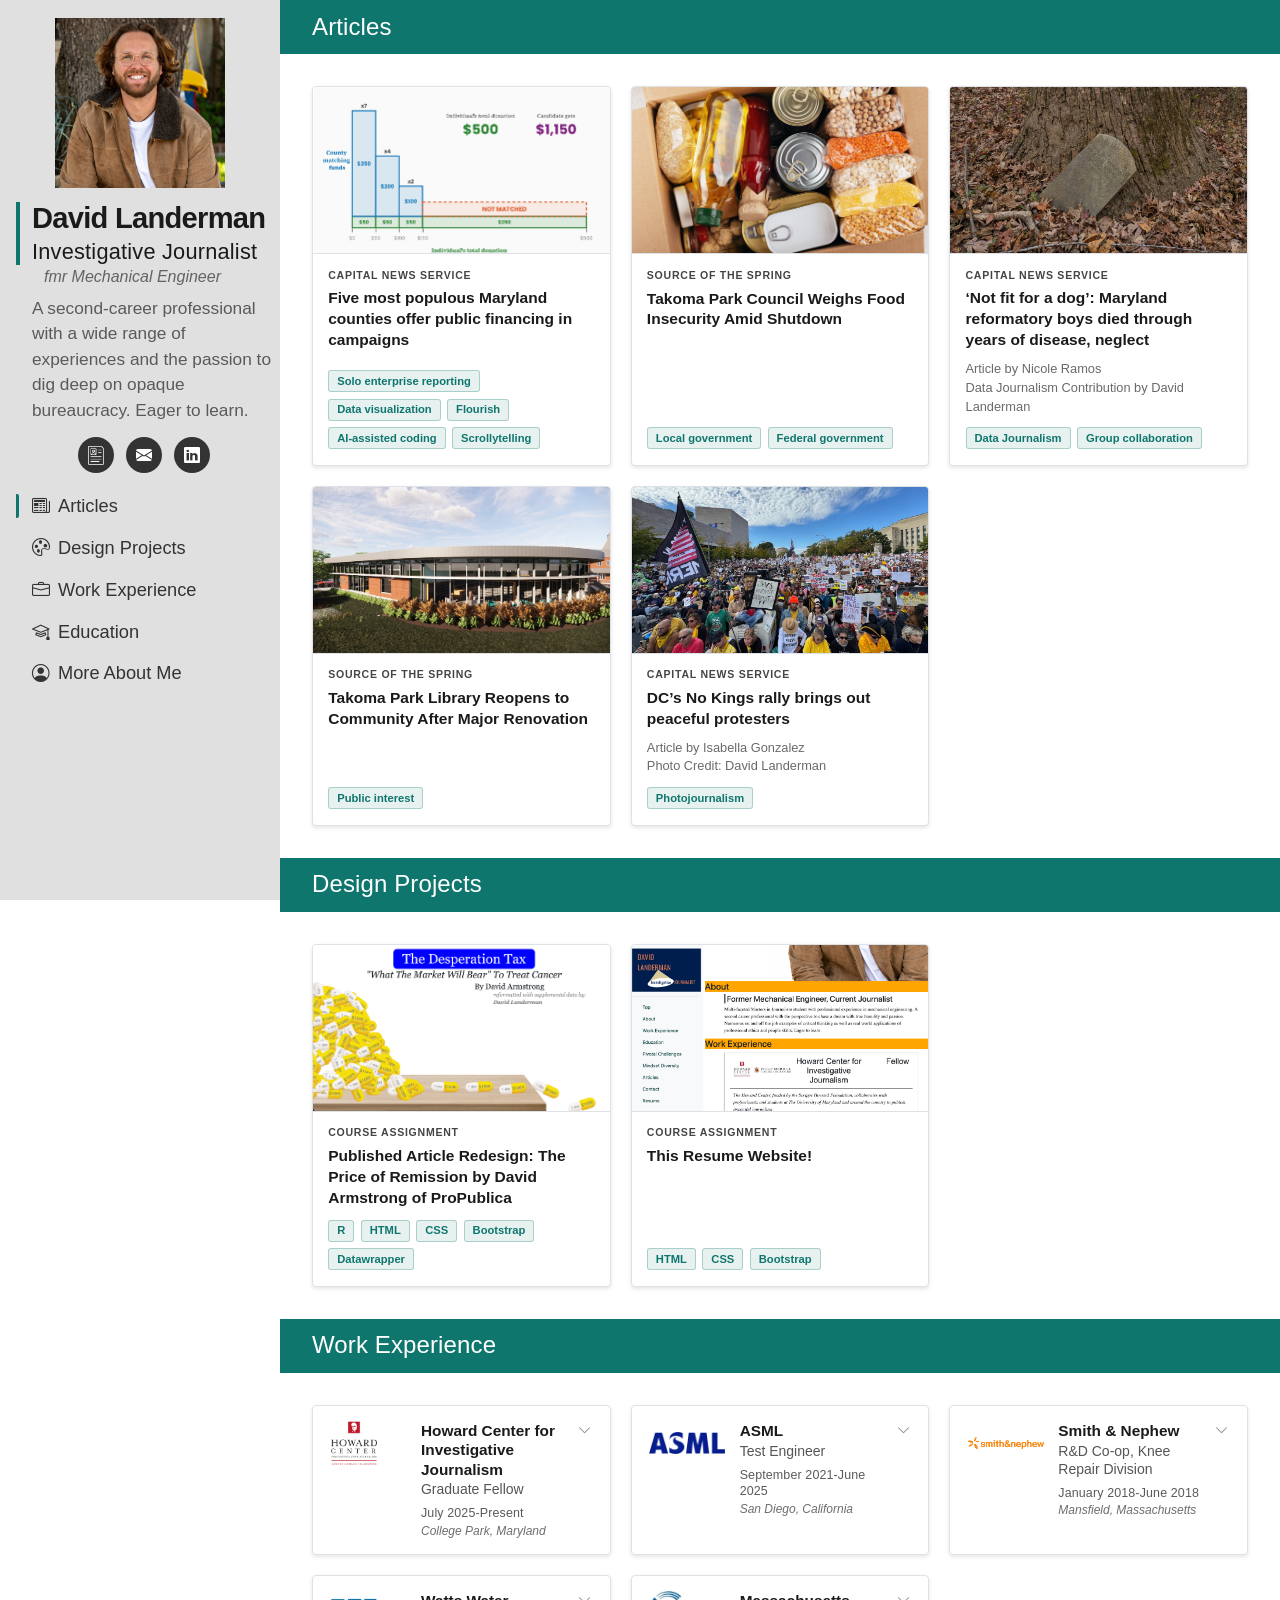
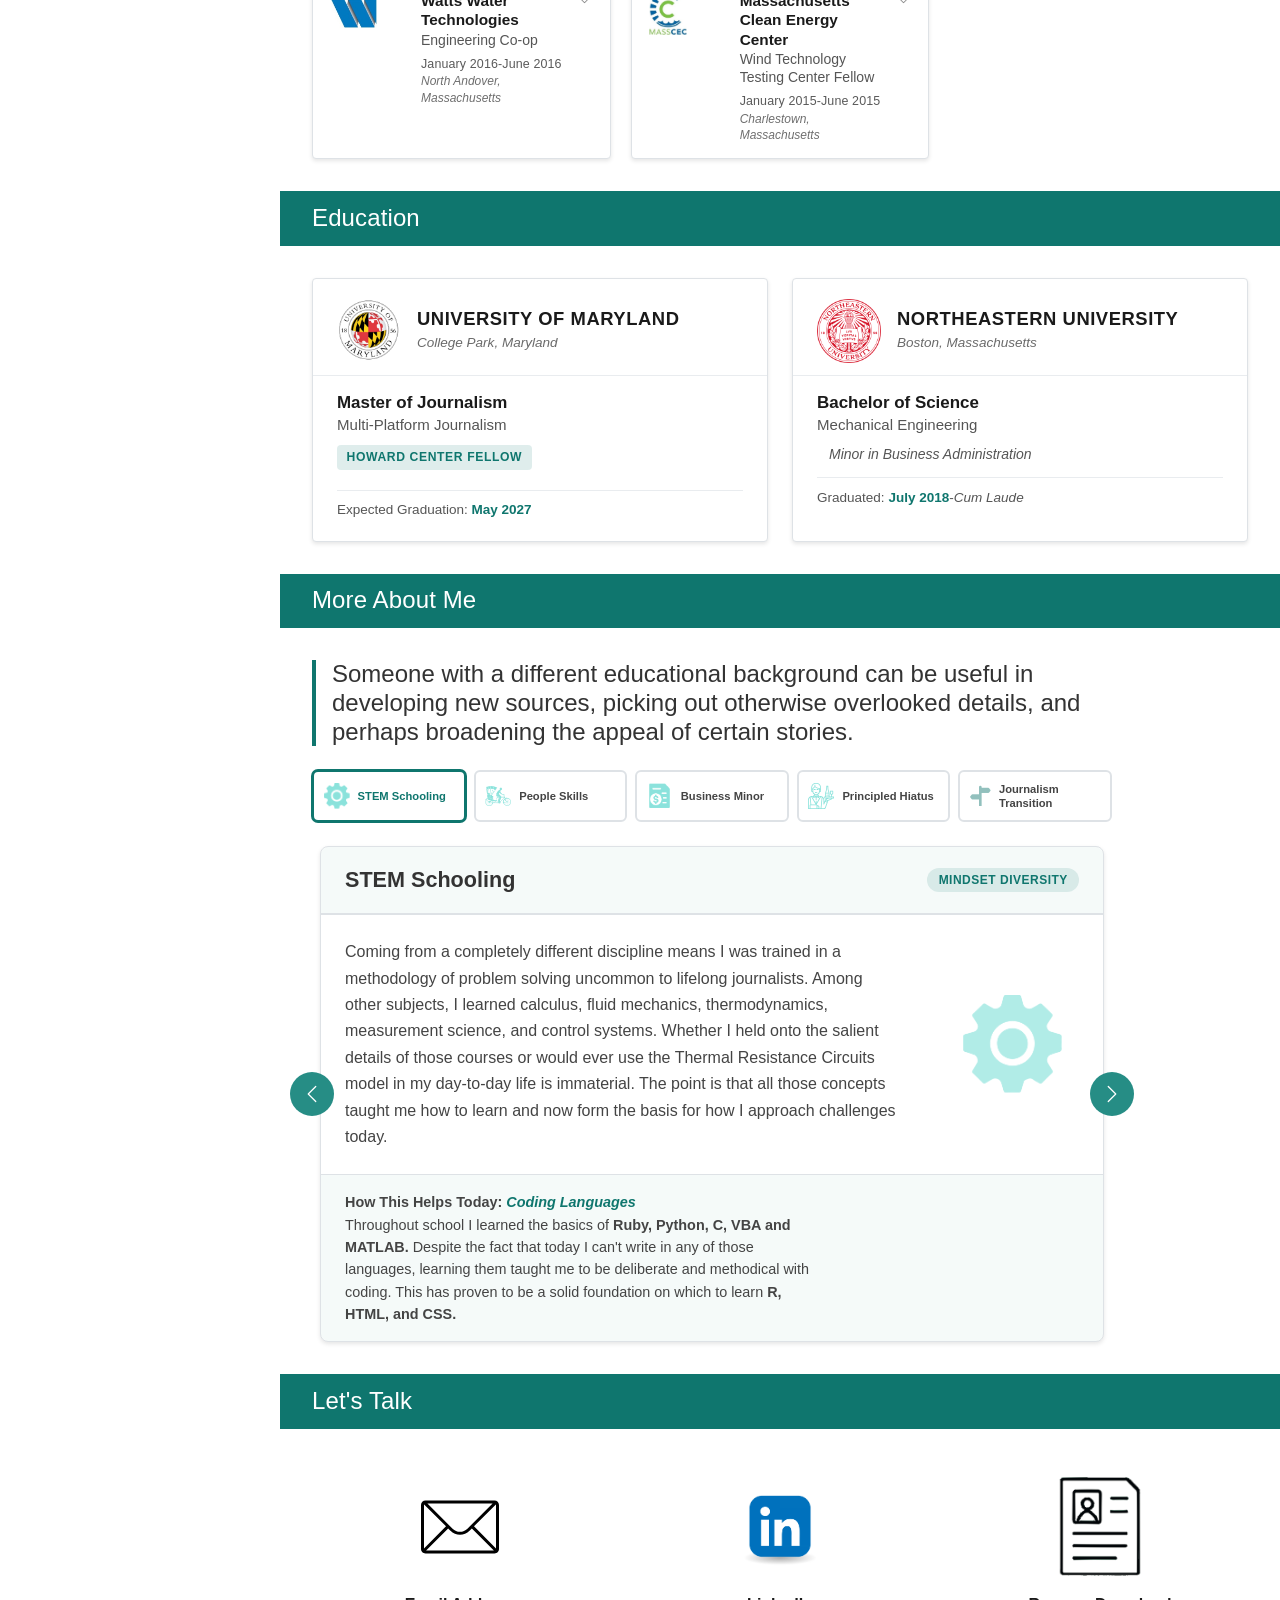
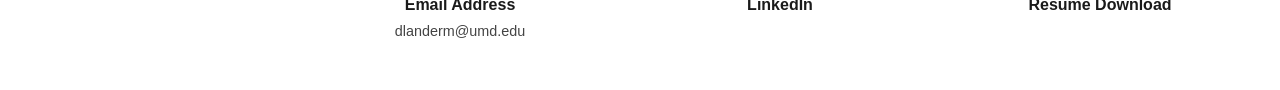
==== index.html @ 777b110a "Resume portfolio site Standalone copy of the resume site: every page, image and asset the site actua" ====
<!doctype html>
<!-- data-bs-theme is pinned to light on purpose. The dark palette is
     still in style.css but must stay unreachable: the toggles and the
     theme script below are commented out, and nothing else writes this
     attribute. Setting it explicitly means a stale value cannot leak in. -->
<html lang="en" data-bs-theme="light">
<!--David Landerman Jour352 Resume Project-->

<head>
    <meta charset="utf-8">
    <meta name="viewport" content="width=device-width, initial-scale=1, shrink-to-fit=no">

    <title>David Landerman-Investigative Journalist</title>

    <meta name="description" content="Merrill College of Journalism, UMD">
    <meta name="author" content="David Landerman">

    <!-- Bootstrap CSS and JavaScript -->
    <link href="https://cdn.jsdelivr.net/npm/bootstrap@5.3.3/dist/css/bootstrap.min.css" rel="stylesheet"
        integrity="sha384-QWTKZyjpPEjISv5WaRU9OFeRpok6YctnYmDr5pNlyT2bRjXh0JMhjY6hW+ALEwIH" crossorigin="anonymous">

    <script src="https://cdn.jsdelivr.net/npm/bootstrap@5.3.3/dist/js/bootstrap.bundle.min.js"
        integrity="sha384-YvpcrYf0tY3lHB60NNkmXc5s9fDVZLESaAA55NDzOxhy9GkcIdslK1eN7N6jIeHz"
        crossorigin="anonymous"></script>

    <link rel="stylesheet" href="https://cdn.jsdelivr.net/npm/bootstrap-icons@1.11.1/font/bootstrap-icons.css">
    <link rel="stylesheet" type="text/css" href="style.css?v=125">

</head>

<body>
    <!-- Desktop Sidebar Navigation -->
    <nav class="sidebar d-none d-md-flex flex-column bg-light">
        <div class="sidebar-portrait-frame">
            <img src="headshot_background.jpg" class="sidebar-portrait" alt="David Landerman">
        </div>
        <div class="sidebar-identity">
            <div class="sidebar-identity-head">
                <p class="sidebar-name">David Landerman</p>
                <p class="sidebar-role">Investigative Journalist</p>
            </div>
            <p class="sidebar-role-former">fmr Mechanical Engineer</p>
            <p class="sidebar-bio">A second-career professional with a wide range of experiences and the
                passion to dig deep on opaque bureaucracy. Eager to learn.</p>
            <div class="sidebar-quick-links">
                <a href="landerman_resume.pdf" download="landerman_resume.pdf" class="sidebar-icon-link"
                    title="Download my resume" aria-label="Download my resume">
                    <img src="resume_images/resume_vector.svg" class="sidebar-icon-img" alt="">
                </a>
                <a href="mailto:dlanderm@umd.edu" class="sidebar-icon-link"
                    title="Email me" aria-label="Email me">
                    <i class="bi bi-envelope-fill"></i>
                </a>
                <a href="https://www.linkedin.com/in/david-landerman/" target="_blank" rel="noopener"
                    class="sidebar-icon-link" title="LinkedIn" aria-label="LinkedIn">
                    <i class="bi bi-linkedin"></i>
                </a>
            </div>
        </div>
        <ul class="nav nav-pills flex-column">
            <li>
                <a href="#articles" class="nav-link">
                    <i class="bi bi-newspaper me-2"></i>Articles
                </a>
            </li>
            <li>
             <a href="#design-projects" class="nav-link">
                 <i class="bi bi-palette me-2"></i>Design Projects
             </a>
         </li>
            <li>
                <a href="#experience" class="nav-link">
                    <i class="bi bi-briefcase me-2"></i>Work Experience
                </a>
            </li>
            <li>
                <a href="#education" class="nav-link">
                    <i class="bi bi-mortarboard me-2"></i>Education
                </a>
            </li>
            <li>
                <a href="#more-about-me" class="nav-link">
                    <i class="bi bi-person-circle me-2"></i>More About Me
                </a>
            </li>
        </ul>
        <!-- DARK MODE TOGGLE DISABLED
        <div class="theme-toggle-wrapper">
            <i class="bi bi-sun-fill"></i>
            <label class="theme-switch">
                <input type="checkbox" id="darkModeToggle">
                <span class="slider"></span>
            </label>
            <i class="bi bi-moon-fill"></i>
        </div>
        -->
    </nav>

    <!-- Mobile Navigation -->
    <nav class="navbar navbar-expand-lg navbar-light bg-light d-md-none fixed-top">
        <div class="container-fluid">
            <a class="navbar-brand" href="#">David Landerman</a>
            <button class="navbar-toggler" type="button" data-bs-toggle="collapse" data-bs-target="#mobileNav"
                aria-controls="mobileNav" aria-expanded="false" aria-label="Toggle navigation">
                <span class="navbar-toggler-icon"></span>
            </button>
            <div class="collapse navbar-collapse" id="mobileNav">
                <ul class="navbar-nav me-auto mb-2 mb-md-0">
                    <li class="nav-item">
                        <a class="nav-link" href="#">
                            <i class="bi bi-house-door me-2"></i>Home
                        </a>
                    </li>
                    <li class="nav-item">
                        <a class="nav-link" href="#articles">
                            <i class="bi bi-newspaper me-2"></i>Articles
                        </a>
                    </li>
                    <li class="nav-item">
                        <a class="nav-link" href="#design-projects">
                            <i class="bi bi-palette me-2"></i>Design
                        </a>
                    </li>
                    <li class="nav-item">
                        <a class="nav-link" href="#experience">
                            <i class="bi bi-briefcase me-2"></i>Work Experience
                        </a>
                    </li>
                    <li class="nav-item">
                        <a class="nav-link" href="#education">
                            <i class="bi bi-mortarboard me-2"></i>Education
                        </a>
                    </li>
                    <li class="nav-item">
                        <a class="nav-link" href="#more-about-me">
                            <i class="bi bi-person-circle me-2"></i>About Me
                        </a>
                    </li>
                    <!-- Row 3: direct actions, not in-page links -->
                    <li class="nav-item">
                        <a class="nav-link" href="mailto:dlanderm@umd.edu">
                            <i class="bi bi-envelope me-2"></i>Email
                        </a>
                    </li>
                    <li class="nav-item">
                        <a class="nav-link" href="landerman_resume.pdf" download="landerman_resume.pdf">
                            <i class="bi bi-file-text me-2"></i>Resume
                        </a>
                    </li>
                    <li class="nav-item">
                        <a class="nav-link" href="https://www.linkedin.com/in/david-landerman/"
                            target="_blank" rel="noopener">
                            <i class="bi bi-linkedin me-2"></i>LinkedIn
                        </a>
                    </li>
                </ul>
                <!-- DARK MODE TOGGLE DISABLED
                <div class="theme-toggle-wrapper">
                    <i class="bi bi-sun-fill"></i>
                    <label class="theme-switch">
                        <input type="checkbox" id="darkModeToggleMobile">
                        <span class="slider"></span>
                    </label>
                    <i class="bi bi-moon-fill"></i>
                </div>
                -->
            </div>
        </div>
    </nav>

    <!-- Main Content -->
    <main class="main-content">
        <!-- Hero Section -->
        <div class="title-container">
            <div class="title-panel">
                <img class="main-image main-image-light" src="resume_images/headshot_full.jpg" alt="David Landerman">
                <div id="titletext">
                    <h1 class="title-text section-subheader"><span class="title-text-name">David Landerman</span><br>Investigative Journalist<br><span class="title-text-former">fmr Mechanical Engineer</span></h1>
                    <p class="hero-subtitle">A second-career professional with a wide range of experiences and the passion to dig deep on opaque bureaucracy. Eager to learn.</p>
                    <div class="hero-resume-link">
                        <a href="landerman_resume.pdf" download="landerman_resume.pdf">
                            <img src="resume_images/resume_vector.svg" class="hero-resume-icon" alt="Resume Download">
                            <span>Download my resume</span>
                        </a>
                    </div>
                    <div class="hero-resume-link">
                        <a href="mailto:dlanderm@umd.edu">
                            <img src="resume_images/email.svg" class="hero-resume-icon" alt="Email">
                            <span>Email me</span>
                        </a>
                    </div>
                </div>
            </div>
        </div>
        <div class="divider"></div>

        <!-- Articles Section -->
        <!-- ============================================
     HOW TO ADD A NEW ARTICLE TILE
     ============================================

     Copy one whole block below (from <div class="article-cell">
     down to its matching </div>) and paste it after the last one.
     Then change these five things:

       1. href="..."          -> the full URL of the article
       2. src="..."           -> the image file, in resume_images/
       3. alt="..."           -> a plain description of the image
       4. article-publication -> the outlet name
       5. article-headline    -> the headline

     The <p class="article-credit"> line is OPTIONAL. Keep it only when
     someone else wrote the piece or you want to note your contribution;
     delete the whole line otherwise.

     Tiles sit two per row and stretch to equal height on their own, so
     there is nothing to renumber when you add one. Images are cropped to
     16:9 automatically, so they do not all have to be the same shape.
     ============================================ -->
        <section id="articles" class="content-section">
            <div class="section-header">
                <h2>Articles</h2>
                <!-- Only while the phone hero is on screen; the script below
                     hides it the moment the hero scrolls away. -->
                <button type="button" class="section-jump" id="heroJump"
                        aria-label="Scroll down to articles" hidden>
                    <i class="bi bi-chevron-down" aria-hidden="true"></i>
                </button>
            </div>
            <div class="section-content">
                <div class="article-grid">
                    <div class="article-cell">
                        <a href="https://cnsmaryland.org/interactives/spring2026/public-funded-candidates/index.html" target="_blank" rel="noopener" class="article-card-link">
                            <div class="article-card site-card">
                                <img src="resume_images/match.png" class="article-image" alt="Chart showing how Montgomery County matches a small campaign donation across tiers">
                                <div class="article-content">
                                    <p class="article-publication">Capital News Service</p>
                                    <h4 class="article-headline">Five most populous Maryland counties offer public financing in campaigns</h4>
                                                                    <div class="article-tags"><span class="article-tag">Solo enterprise reporting</span><span class="article-tag">Data visualization</span><span class="article-tag">Flourish</span><span class="article-tag">AI-assisted coding</span><span class="article-tag">Scrollytelling</span></div>
</div>
                            </div>
                        </a>
                    </div>
                    <div class="article-cell">
                        <a href="https://www.sourceofthespring.com/takoma-park-news/2885774/takoma-park-council-weighs-food-insecurity-amid-shutdown/" target="_blank" rel="noopener" class="article-card-link">
                            <div class="article-card site-card">
                                <img src="resume_images/food-image.jpg" class="article-image" alt="Boxed food donations including canned goods, grains and produce">
                                <div class="article-content">
                                    <p class="article-publication">Source of The Spring</p>
                                    <h4 class="article-headline">Takoma Park Council Weighs Food Insecurity Amid Shutdown</h4>
                                                                    <div class="article-tags"><span class="article-tag">Local government</span><span class="article-tag">Federal government</span></div>
</div>
                            </div>
                        </a>
                    </div>
                    <div class="article-cell">
                        <a href="https://cnsmaryland.org/2025/12/10/cheltenham_mainbar/" target="_blank" rel="noopener" class="article-card-link">
                            <div class="article-card site-card">
                                <img src="resume_images/cheltenham.png" class="article-image" alt="Grave of a Cheltenham reformatory inmate">
                                <div class="article-content">
                                    <p class="article-publication">Capital News Service</p>
                                    <h4 class="article-headline">&lsquo;Not fit for a dog&rsquo;: Maryland reformatory boys died through years of disease, neglect</h4>
                                    <p class="article-credit">Article by Nicole Ramos<br>Data Journalism Contribution by David Landerman</p>
                                                                    <div class="article-tags"><span class="article-tag">Data Journalism</span><span class="article-tag">Group collaboration</span></div>
</div>
                            </div>
                        </a>
                    </div>
                    <div class="article-cell">
                        <a href="https://www.sourceofthespring.com/takoma-park-news/2879549/takoma-park-library-reopens-to-community-after-major-renovation/" target="_blank" rel="noopener" class="article-card-link">
                            <div class="article-card site-card">
                                <img src="resume_images/library.jpg" class="article-image" alt="The renovated Takoma Park Library">
                                <div class="article-content">
                                    <p class="article-publication">Source of The Spring</p>
                                    <h4 class="article-headline">Takoma Park Library Reopens to Community After Major Renovation</h4>
                                                                    <div class="article-tags"><span class="article-tag">Public interest</span></div>
</div>
                            </div>
                        </a>
                    </div>
                    <div class="article-cell">
                        <a href="https://cnsmaryland.org/2025/10/20/dcs-no-kings-rally-brings-out-peaceful-protesters/" target="_blank" rel="noopener" class="article-card-link">
                            <div class="article-card site-card">
                                <img src="resume_images/No_Kings.jpg" class="article-image" alt="Protesters at the No Kings rally in Washington, D.C.">
                                <div class="article-content">
                                    <p class="article-publication">Capital News Service</p>
                                    <h4 class="article-headline">DC&rsquo;s No Kings rally brings out peaceful protesters</h4>
                                    <p class="article-credit">Article by Isabella Gonzalez<br>Photo Credit: David Landerman</p>
                                                                    <div class="article-tags"><span class="article-tag">Photojournalism</span></div>
</div>
                            </div>
                        </a>
                    </div>
                </div>
            </div>
        </section>

        <!-- Design Projects Section -->
         <section id="design-projects" class="content-section">
             <div class="section-header">
                 <h2>Design Projects</h2>
             </div>
             <div class="section-content">
                 <!-- Built like the Articles tiles (image, title, tags) and
                      opened like the Work Experience ones: the write-up is
                      kept out of the grid and only appears in the panel, so
                      the section costs a couple of tiles instead of two
                      full-length write-ups. -->
                 <div class="project-stage">
                     <div class="project-grid">
                         <div class="article-cell">
                             <button type="button" class="project-card-link" id="proj-tile-0"
                                     aria-expanded="false" aria-controls="proj-panel-0">
                                 <div class="article-card site-card">
                                     <img src="resume_images/revlimid-topper.png" class="article-image" alt="Headline graphic reading The Desperation Tax above a pile of pill capsules, each labeled 1 day, $1069, spilling off a wooden shelf">
                                     <div class="article-content">
                                         <p class="article-publication">Course assignment</p>
                                         <h4 class="article-headline">Published Article Redesign: The Price of Remission by David Armstrong of ProPublica</h4>
                                         <div class="article-tags"><span class="article-tag">R</span><span class="article-tag">HTML</span><span class="article-tag">CSS</span><span class="article-tag">Bootstrap</span><span class="article-tag">Datawrapper</span></div>
                                     </div>
                                 </div>
                             </button>
                         </div>
                         <div class="article-cell">
                             <button type="button" class="project-card-link" id="proj-tile-1"
                                     aria-expanded="false" aria-controls="proj-panel-1">
                                 <div class="article-card site-card">
                                     <img src="resume_images/original-resume.png" class="article-image" alt="Screenshot of the original version of this resume site, showing a navy and orange logo, a sidebar menu, and an orange About section heading">
                                     <div class="article-content">
                                         <p class="article-publication">Course assignment</p>
                                         <h4 class="article-headline">This Resume Website!</h4>
                                         <div class="article-tags"><span class="article-tag">HTML</span><span class="article-tag">CSS</span><span class="article-tag">Bootstrap</span></div>
                                     </div>
                                 </div>
                             </button>
                         </div>
                     </div>

                     <!-- Panel copy lives here until a tile is opened; the
                          script clones it into the shared dialog. -->
                     <div class="project-panel" id="proj-panel-0" role="region"
                          aria-labelledby="proj-tile-0" hidden>
                         <div class="project-panel-inner">
                             <p class="project-description">
                                 This unpublished work was a class assignment to take <strong>an already published article</strong> and use HTML and CSS to make it more engaging to readers. I chose <strong>The Price of Remission by David Armstrong of ProPublica</strong>. Besides altering the presentation, I added:
                             </p>
                             <ul class="project-list">
                                 <li>New headline, subhead, lede</li>
                                 <li>Data visualizations comprised of data not included in the original article</li>
                             </ul>
                             <p class="project-description">
                                 As part of the assignment I sourced drug pricing history and expenditures from the Micromedex Redbook and Medicare Part D database.
                             </p>
                             <p class="project-description">
                                 After submission, I used AI to clean up the code and accomplish some more ambitious design elements.
                             </p>
                             <a href="revlimid/indexClaudeRevA.html" class="project-link-btn" target="_blank" rel="noopener">
                                 <i class="bi bi-arrow-right-circle me-2"></i>View the redesign
                             </a>
                         </div>
                     </div>
                     <div class="project-panel" id="proj-panel-1" role="region"
                          aria-labelledby="proj-tile-1" hidden>
                         <div class="project-panel-inner">
                             <p class="project-description">
                                 This resume website was originally a course assignment. After submission, I used AI to clean up the code, tweak the aesthetics to look cleaner, implement feedback, and continuously improve upon it. Click this link to view the original.
                             </p>
                             <a href="original_resume/original_index.html" class="project-link-btn" target="_blank" rel="noopener">
                                 <i class="bi bi-arrow-right-circle me-2"></i>View the original
                             </a>
                         </div>
                     </div>

                     <!-- Same chrome as the Work Experience overlay. -->
                     <div class="project-overlay" hidden>
                         <div class="project-backdrop" data-proj-close></div>
                         <div class="exp-panel-row">
                         <button type="button" class="exp-nav exp-nav-prev" aria-label="Previous project">
                             <span class="exp-nav-icon" aria-hidden="true"></span>
                         </button>
                         <div class="project-dialog" role="dialog" aria-modal="true"
                              aria-labelledby="projDialogName" tabindex="-1">
                             <button type="button" class="exp-close" aria-label="Close" data-proj-close>
                                 <i class="bi bi-x-lg" aria-hidden="true"></i>
                             </button>
                             <div class="exp-dialog-head"></div>
                             <div class="exp-dialog-body"></div>
                             <div class="exp-dialog-foot">
                                 <button type="button" class="exp-foot-nav" data-proj-step="-1">
                                     <i class="bi bi-arrow-left" aria-hidden="true"></i> Previous
                                 </button>
                                 <span class="exp-counter" aria-hidden="true"></span>
                                 <button type="button" class="exp-foot-nav" data-proj-step="1">
                                     Next <i class="bi bi-arrow-right" aria-hidden="true"></i>
                                 </button>
                             </div>
                         </div>
                         <button type="button" class="exp-nav exp-nav-next" aria-label="Next project">
                             <span class="exp-nav-icon" aria-hidden="true"></span>
                         </button>
                         </div><!-- /exp-panel-row -->
                         <p class="exp-live visually-hidden" aria-live="polite"></p>
                     </div>
                 </div>
             </div>
         </section>

        <!-- Work Experience Section -->
                                        <section id="experience" class="content-section">
                    <div class="section-header">
                        <h2>Work Experience</h2>
                    </div>
                    <div class="section-content">
                        <!-- ============================================
             HOW TO ADD A JOB
             ============================================
             Each job is TWO pieces that must stay paired:

               1. a <button class="experience-card"> tile, and
               2. a <div class="experience-panel"> holding its descriptions.

             They are tied together by id: the button's aria-controls must
             match the panel's id, and the panel's aria-labelledby must match
             the button's id. Copy an existing pair, paste the button with the
             other buttons and the panel with the other panels, and give both
             a new matching number.

             Tiles show three across and never move. Clicking one dims the
             grid and floats a single shared dialog over it, filled from that
             tile and its panel, with arrows to step between roles. The
             .experience-panel divs are never displayed as-is; they are the
             content source the script reads from.
             ============================================ -->
                        <div class="experience-stage">
                            <div class="experience-grid">
                            <button type="button" class="experience-card site-card" id="exp-tile-0" data-short="Howard Center"
                                aria-expanded="false" aria-controls="exp-panel-0"
                                aria-labelledby="exp-name-0 exp-role-0">
                                <span class="experience-card-head">
                                    <span class="company-logo logo-stack">
                                        <img src="resume_images/howardcenter_tight.png" alt="Howard Center">
                                    </span>
                                    <span class="company-info">
                                        <span class="company-name" id="exp-name-0">Howard Center for Investigative Journalism</span>
                                        <span class="job-title" id="exp-role-0">Graduate Fellow</span>
                                        <span class="employment-dates">July 2025-Present</span>
                                        <span class="employment-location">College Park, Maryland</span>
                                    </span>
                                    <span class="experience-chevron" aria-hidden="true"><i class="bi bi-chevron-down"></i></span>
                                </span>
                                <span class="company-description">An investigative reporting newsroom located at The University of Maryland and funded generously by the Scripps-Howard Foundation.</span>
                            </button>

                            <button type="button" class="experience-card site-card" id="exp-tile-1" data-short="ASML"
                                aria-expanded="false" aria-controls="exp-panel-1"
                                aria-labelledby="exp-name-1 exp-role-1">
                                <span class="experience-card-head">
                                    <span class="company-logo">
                                        <img src="resume_images/ASML_logo.png" alt="ASML">
                                    </span>
                                    <span class="company-info">
                                        <span class="company-name" id="exp-name-1">ASML</span>
                                        <span class="job-title" id="exp-role-1">Test Engineer</span>
                                        <span class="employment-dates">September 2021-June 2025</span>
                                        <span class="employment-location">San Diego, California</span>
                                    </span>
                                    <span class="experience-chevron" aria-hidden="true"><i class="bi bi-chevron-down"></i></span>
                                </span>
                                <span class="company-description">A Dutch company which, in layman's terms, makes the machines that make microchips. Specifically, they make the machine that performs the most detailed part of the process, semiconductor lithography.</span>
                            </button>

                            <button type="button" class="experience-card site-card" id="exp-tile-2" data-short="S&amp;N"
                                aria-expanded="false" aria-controls="exp-panel-2"
                                aria-labelledby="exp-name-2 exp-role-2">
                                <span class="experience-card-head">
                                    <span class="company-logo logo-wide">
                                        <img src="resume_images/smithnephew.png" alt="Smith &amp; Nephew">
                                    </span>
                                    <span class="company-info">
                                        <span class="company-name" id="exp-name-2">Smith &amp; Nephew</span>
                                        <span class="job-title" id="exp-role-2">R&amp;D Co-op, Knee Repair Division</span>
                                        <span class="employment-dates">January 2018-June 2018</span>
                                        <span class="employment-location">Mansfield, Massachusetts</span>
                                    </span>
                                    <span class="experience-chevron" aria-hidden="true"><i class="bi bi-chevron-down"></i></span>
                                </span>
                                <span class="company-description">A global medical device company.</span>
                            </button>

                            <button type="button" class="experience-card site-card" id="exp-tile-3" data-short="Watts Water"
                                aria-expanded="false" aria-controls="exp-panel-3"
                                aria-labelledby="exp-name-3 exp-role-3">
                                <span class="experience-card-head">
                                    <span class="company-logo logo-block">
                                        <img src="resume_images/watts_tight.jpg" alt="Watts Water Technologies">
                                    </span>
                                    <span class="company-info">
                                        <span class="company-name" id="exp-name-3">Watts Water Technologies</span>
                                        <span class="job-title" id="exp-role-3">Engineering Co-op</span>
                                        <span class="employment-dates">January 2016-June 2016</span>
                                        <span class="employment-location">North Andover, Massachusetts</span>
                                    </span>
                                    <span class="experience-chevron" aria-hidden="true"><i class="bi bi-chevron-down"></i></span>
                                </span>
                                <span class="company-description">A global water technology company. Think valves and piping.</span>
                            </button>

                            <button type="button" class="experience-card site-card" id="exp-tile-4" data-short="MassCEC"
                                aria-expanded="false" aria-controls="exp-panel-4"
                                aria-labelledby="exp-name-4 exp-role-4">
                                <span class="experience-card-head">
                                    <span class="company-logo logo-emblem">
                                        <img src="resume_images/masscec_tight.jpg" alt="Massachusetts Clean Energy Center">
                                    </span>
                                    <span class="company-info">
                                        <span class="company-name" id="exp-name-4">Massachusetts Clean Energy Center</span>
                                        <span class="job-title" id="exp-role-4">Wind Technology Testing Center Fellow</span>
                                        <span class="employment-dates">January 2015-June 2015</span>
                                        <span class="employment-location">Charlestown, Massachusetts</span>
                                    </span>
                                    <span class="experience-chevron" aria-hidden="true"><i class="bi bi-chevron-down"></i></span>
                                </span>
                                <span class="company-description">A quasi-state organization working to develop the clean energy sector in Massachusetts.</span>
                            </button>

                            <!-- Panels sit here until opened; the script moves one into its row. -->
                            <div class="experience-panel" id="exp-panel-0" role="region"
                                aria-labelledby="exp-tile-0" hidden>
                                <div class="experience-panel-inner">
                                    <p class="job-description">The Howard Center for Investigative Journalism has published incredible enterprise journalism since its establishment at the University of Maryland in 2019. Months-long collaborations with outside newsrooms have led to in-depth exposés on topics such as rail safety, police brutality, and the urban heat effect. I began work in July of 2025 and have since been able to contribute to a brand new project, currently in development.</p>
                                    <a href="https://cnsmaryland.org/the-howard-center-for-investigative-journalism/" class="project-link-btn" target="_blank" rel="noopener">
                                        <i class="bi bi-arrow-right-circle me-2"></i>Howard Center Projects
                                    </a>
                                </div>
                            </div>
                            <div class="experience-panel" id="exp-panel-1" role="region"
                                aria-labelledby="exp-tile-1" hidden>
                                <div class="experience-panel-inner">
                                    <p class="job-description">While a test engineer at ASML, my main duties involved keeping a lab running and assisting
                        other engineers construct/deconstruct their test setups and then assisting with the execution
                        of those tests. This could involve delicate vacuum systems, Helium leak checking, heater and
                        thermocouple placement, pneumatic valve operation, microscopy etc.<br><br>
                        My main passion project, which led me to journalism, was advocating for fiscally pragmatic and sustainable 401(k) fund options. This project deepened in scope when I learned about the problems in the sustainable investment space. Wanting to use my company's resources/market safety for good, I drafted petition letters and slide decks for tailored pitches to management. These pitch decks were vigorously researched from hundreds of pages of shareholder materials and other approved statements from management to synthesize cohesive arguments for concrete action to lobby in support of the SEC's campaign to end subjective climate disclosures and the false-advertising of sustainable investment funds, a practice known as greenwashing.<br><br>
                        I also researched and advocated for more transparency in our established 401(k) funds and better health insurance
                        benefits.</p>
                                    <a href="https://www.asml.com/en/products/euv-lithography-systems" class="project-link-btn" target="_blank" rel="noopener">
                                        <i class="bi bi-arrow-right-circle me-2"></i>Visit ASML
                                    </a>
                                </div>
                            </div>
                            <div class="experience-panel" id="exp-panel-2" role="region"
                                aria-labelledby="exp-tile-2" hidden>
                                <div class="experience-panel-inner">
                                    <p class="job-description">I worked as an R&D Co-op on the Knee Repair team at Smith & Nephew. My primary project
                        revolved
                        around the design of a special new drill that facilitates knee ligament reconstruction (i.e.
                        ACL,
                        PCL, small size meniscal root repairs, etc.). As part of a cross-functional team, I generated
                        new
                        parts and assemblies, iterated upon them, worked with machinists to produce prototypes, and
                        tested
                        those prototypes. In addition to these efforts, in order to streamline snap-fit design and spring
                        selection, I created semi-automated Microsoft Excel spreadsheets which calculated relevant
                        properties
                        and values and assisted in utilization of these components. This was accomplished using numerous
                        logic
                        commands, mathematical models, and Excel's VBA editor. While on this co-op, I gained experience
                        in test
                        protocol and technical report drafting, as well as executing the tests themselves.</p>
                                    <a href="https://www.smith-nephew.com/en-us/" class="project-link-btn" target="_blank" rel="noopener">
                                        <i class="bi bi-arrow-right-circle me-2"></i>Visit Smith & Nephew
                                    </a>
                                </div>
                            </div>
                            <div class="experience-panel" id="exp-panel-3" role="region"
                                aria-labelledby="exp-tile-3" hidden>
                                <div class="experience-panel-inner">
                                    <p class="job-description">While a co-op at Watts Water Technologies I took on many tasks. Principal among which was a cost-saving measure to adapt one of our standard thermostatic mixing valves to perform
                        the
                        function of one of our specialty mixing valves used for emergency equipment. Other tasks
                        included
                        creating a
                        more aesthetically pleasing design for that same standard valve, writing an instructional guide
                        for
                        a repair kit, coordinating nameplates for a group of valves and making sure their certifications
                        were
                        noted properly, assisting with lab set-up and testing, and other miscellaneous engineering
                        projects.</p>
                                    <a href="https://www.watts.com" class="project-link-btn" target="_blank" rel="noopener">
                                        <i class="bi bi-arrow-right-circle me-2"></i>Visit Watts Water Technologies
                                    </a>
                                </div>
                            </div>
                            <div class="experience-panel" id="exp-panel-4" role="region"
                                aria-labelledby="exp-tile-4" hidden>
                                <div class="experience-panel-inner">
                                    <p class="job-description">The Wind Technology Testing Center is a lab which structurally tests the integrity of full-scale wind turbine blades. The lab floor is around the size of a football field. Companies that make wind turbine blades send them to the WTTC where they are rigged up with equipment that measures the strength and deflection of the blade as it is pulled in different directions by high-powered cables. While a fellow there I assisted with day-to-day lab operations including blade static and fatigue testing, hard-point installation, winch operation, blade instrumentation, and small-scale equipment design projects.</p>
                                    <a href="https://www.masscec.com/masscec-focus/offshore-wind/wind-technology-testing-center-wttc" class="project-link-btn" target="_blank" rel="noopener">
                                        <i class="bi bi-arrow-right-circle me-2"></i>Visit Massachusetts Clean Energy Center
                                    </a>
                                </div>
                            </div>
                            </div>
                            <!-- The panel. One dialog, refilled from whichever
                                 tile you picked, floating over the dimmed grid.
                                 Its contents are built by the script from the
                                 tile and its matching .experience-panel. -->
                            <div class="experience-overlay" hidden>
                                <div class="experience-backdrop" data-exp-close></div>
                                <!-- Phone only: chips to jump straight to a role rather than
                                     stepping past three. Built by the script. -->
                                <div class="exp-jump" role="group" aria-label="Jump to a role"></div>
                                <!-- The arrows and the panel share a row so the arrows can be
                                     centred on the panel, not on the panel plus the strip. -->
                                <div class="exp-panel-row">
                                <button type="button" class="exp-nav exp-nav-prev" aria-label="Previous role">
                                    <span class="exp-nav-icon" aria-hidden="true"></span>
                                </button>
                                <div class="experience-dialog" role="dialog" aria-modal="true"
                                     aria-labelledby="expDialogName" tabindex="-1">
                                    <button type="button" class="exp-close" aria-label="Close" data-exp-close>
                                        <i class="bi bi-x-lg" aria-hidden="true"></i>
                                    </button>
                                    <div class="exp-dialog-head"></div>
                                    <div class="exp-dialog-body"></div>
                                    <div class="exp-dialog-foot-band"></div>
                                    <div class="exp-dialog-foot">
                                        <button type="button" class="exp-foot-nav" data-exp-step="-1">
                                            <i class="bi bi-arrow-left" aria-hidden="true"></i> Previous
                                        </button>
                                        <span class="exp-counter" aria-hidden="true"></span>
                                        <button type="button" class="exp-foot-nav" data-exp-step="1">
                                            Next <i class="bi bi-arrow-right" aria-hidden="true"></i>
                                        </button>
                                    </div>
                                </div>
                                <button type="button" class="exp-nav exp-nav-next" aria-label="Next role">
                                    <span class="exp-nav-icon" aria-hidden="true"></span>
                                </button>
                                </div><!-- /exp-panel-row -->
                                <p class="exp-live visually-hidden" aria-live="polite"></p>
                            </div>
                        </div>
                    </div>
                </section>

        <!-- Education Section -->
        <section id="education" class="content-section">
            <div class="section-header">
                <h2>Education</h2>
            </div>
            <div class="section-content">
                <div class="education-grid">
                        <div class="education-card site-card">
                            <div class="school-header-row">
                                <div class="school-logo"><img src="resume_images/umd_seal.png" alt="University of Maryland seal"></div>
                                <div class="school-identity">
                                    <h4 class="school-name">University of Maryland</h4>
                                    <p class="school-location">College Park, Maryland</p>
                                </div>
                            </div>
                            <div class="education-card-body">
                                <p class="school-degree">Master of Journalism<br><span class="school-field">Multi-Platform Journalism</span></p>
                                <p class="school-honors">Howard Center Fellow</p>
                                <p class="school-dates">Expected Graduation: <span class="date-highlight">May 2027</span></p>
                            </div>
                        </div>
                        <div class="education-card site-card">
                            <div class="school-header-row">
                                <div class="school-logo"><img src="resume_images/northeastern_seal.png" alt="Northeastern University seal"></div>
                                <div class="school-identity">
                                    <h4 class="school-name">Northeastern University</h4>
                                    <p class="school-location">Boston, Massachusetts</p>
                                </div>
                            </div>
                            <div class="education-card-body">
                                <p class="school-degree">Bachelor of Science<br><span class="school-field">Mechanical Engineering</span></p>
                                <p class="school-minor">Minor in Business Administration</p>
                                <p class="school-dates">Graduated: <span class="date-highlight">July 2018</span>-<i>Cum Laude</i></p>
                            </div>
                        </div>
                </div>
            </div>
        </section>

        <!-- ============================================
             MORE ABOUT ME SECTION
             ============================================ -->
        <section id="more-about-me" class="content-section">
            <div class="section-header">
                <h2>More About Me</h2>
            </div>
            <div class="section-content">
                <h4 class="section-subheader">
                    Someone with a different educational background can be useful in developing new sources, picking out otherwise overlooked details, and perhaps broadening the appeal of certain stories.
                </h4>
                <!-- Thumbnail Navigation Strip -->
                <div class="about-nav-strip" id="aboutNavStrip">
                    <div class="about-nav-thumb active" data-slide="0">
                        <img class="about-nav-thumb-icon" src="resume_images/gear.svg" alt="">
                        <span class="about-nav-thumb-label">STEM Schooling</span>
                    </div>
                    <div class="about-nav-thumb" data-slide="1">
                        <img class="about-nav-thumb-icon icon-flip" src="resume_images/pedicab_left_small.png" alt="">
                        <span class="about-nav-thumb-label">People Skills</span>
                    </div>
                    <div class="about-nav-thumb" data-slide="2">
                        <img class="about-nav-thumb-icon" src="resume_images/financial_report.svg" alt="">
                        <span class="about-nav-thumb-label">Business Minor</span>
                    </div>
                    <div class="about-nav-thumb" data-slide="3">
                        <img class="about-nav-thumb-icon" src="resume_images/waiter.svg" alt="">
                        <span class="about-nav-thumb-label">Principled Hiatus</span>
                    </div>
                    <div class="about-nav-thumb" data-slide="4">
                        <i class="bi bi-signpost-split-fill about-nav-thumb-bi"></i>
                        <span class="about-nav-thumb-label">Journalism Transition</span>
                    </div>
                </div>

                <div class="about-carousel-wrapper">
                    <div id="aboutCarousel" class="carousel carousel-fade slide" data-bs-ride="false" data-bs-wrap="true">

                        <div class="carousel-inner">

                            <!-- Card 1: STEM Schooling (Mindset Diversity) -->
                            <div class="carousel-item active">
                                <div class="about-card">
                                    <div class="about-card-header">
                                        <div class="about-card-title-group">
                                            <h4 class="about-card-title">STEM Schooling</h4>
                                        </div>
                                        <span class="about-card-category category-mindset">Mindset Diversity</span>
                                    </div>
                                    <div class="about-card-body">
                                        <div class="about-card-text">
                                            <p>
                                                Coming from a completely different discipline means I was trained in a methodology of problem solving uncommon to lifelong journalists. Among other subjects, I learned calculus, fluid mechanics, thermodynamics, measurement science, and control systems. Whether I held onto the salient details of those courses or would ever use the Thermal Resistance Circuits model in my day-to-day life is immaterial. The point is that all those concepts taught me how to learn and now form the basis for how I approach challenges today.
                                            </p>
                                        </div>
                                        <div class="about-card-icon">
                                            <img src="resume_images/gear.svg" alt="Gear icon">
                                        </div>
                                    </div>
                                    <div class="about-card-footer">
                                        <p><strong class="about-card-example-header">How This Helps Today: </strong><span class="about-card-example-subhead">Coding Languages</span><br>
                                        Throughout school I learned the basics of <strong>Ruby, Python, C, VBA and MATLAB.</strong> Despite the fact that today I can't write in any of those languages, learning them taught me to be deliberate and methodical with coding. This has proven to be a solid foundation on which to learn <strong>R, HTML, and CSS.</strong></p>
                                    </div>
                                </div>
                            </div>

                            <!-- Card 2: People Skills & Relatability (Mindset Diversity) -->
                            <div class="carousel-item">
                                <div class="about-card">
                                    <div class="about-card-header">
                                        <div class="about-card-title-group">
                                            <h4 class="about-card-title">People Skills &amp; Relatability</h4>
                                        </div>
                                        <span class="about-card-category category-mindset">Mindset Diversity</span>
                                    </div>
                                    <div class="about-card-body">
                                        <div class="about-card-text">
                                            <p>
                                                Once you've been a pedicab tour guide, dependent on tips, you develop people skills. For that job you need to talk to strangers to generate business, and be pleasant while you spend the day in the DC summer humidity. I've further developed those same skills working in restaurants. As far as exposure to people in different fields, I've been a bike mechanic, academic coach, camp counselor, construction worker, and pseudo-assistant school teacher.
                                            </p>
                                        </div>
                                        <div class="about-card-icon">
                                            <img src="resume_images/pedicab_left_small.png" alt="Pedicab icon" class="mindset-icon-flip">
                                        </div>
                                    </div>
                                    <div class="about-card-footer">
                                        <p><strong class="about-card-example-header">How This Helps Today:</strong> <span class="about-card-example-subhead">Department Collaboration</span><br>
                                        My last engineering position was at a company with a complex organizational structure and occasionally a lot of siloed expertise and resources. The ease with which I cultivated relationships became uniquely useful for quickly solving problems for my team by finding what and who we needed.</p>
                                    </div>
                                </div>
                            </div>

                            <!-- Card 3: Business Minor (Mindset Diversity) -->
                            <div class="carousel-item">
                                <div class="about-card">
                                    <div class="about-card-header">
                                        <div class="about-card-title-group">
                                            <h4 class="about-card-title">Business Minor</h4>
                                        </div>
                                        <span class="about-card-category category-mindset">Mindset Diversity</span>
                                    </div>
                                    <div class="about-card-body">
                                        <div class="about-card-text">
                                            <p>
                                                As a 19-year-old, I thought a business minor would be a good way to give myself the tools to start my own company if I invented something cool. We all make wrong turns, because it turns out I wanted the Engineering Entrepreneurship minor.<br>Best. Mistake. Ever.
                                            </p>
                                        </div>
                                        <div class="about-card-icon">
                                            <img src="resume_images/financial_report.svg" alt="Financial report icon">
                                        </div>
                                    </div>
                                    <div class="about-card-footer">
                                        <p><strong class="about-card-example-header">How This Helps Today:</strong> <span class="about-card-example-subhead">Interest in Business Reporting</span><br>
                                        Learning the fundamentals of accounting, organizational behavior, and marketing has only become more useful since I pivoted to journalism.</p>
                                    </div>
                                </div>
                            </div>

                            <!-- Card 4: Principled Hiatus (My Pivotal Decisions) -->
                            <div class="carousel-item">
                                <div class="about-card">
                                    <div class="about-card-header">
                                        <div class="about-card-title-group">
                                            <h4 class="about-card-title">Principled Hiatus</h4>
                                        </div>
                                        <span class="about-card-category category-challenge">My Pivotal Decisions</span>
                                    </div>
                                    <div class="about-card-body">
                                        <div class="about-card-text">
                                            <p>
                                                The three years between graduating from Northeastern and landing my first full-time engineering job I deliberately refused to apply to industries that conflicted with my personal and professional ethics, even though they employed a large percentage of entry-level mechanical engineers.
                                            </p>
                                            <p>
                                                While consistently applying for more competitive engineering jobs and volunteering for Engineers Without Borders, I supported myself as a restaurant server, a busser, a food-runner, an academic coach, and a math tutor.
                                            </p>
                                        </div>
                                        <div class="about-card-icon">
                                            <img src="resume_images/waiter.svg" alt="Waiter icon">
                                        </div>
                                    </div>
                                    <div class="about-card-footer">
                                        <p><strong class="about-card-example-header">How This Helps Today:</strong> <span class="about-card-example-subhead">Resilience and Growth</span><br>This decision was the easiest to make but the hardest to stand by as the years went on. It taught me a lot about ownership over the impact of my work, the distinction between pride and principles, and who I choose to be when things aren't easy. It was the most worthwhile choice I've ever made.</p>
                                    </div>
                                </div>
                            </div>

                            <!-- Card 5: Journalism Transition (My Pivotal Decisions) -->
                            <div class="carousel-item">
                                <div class="about-card">
                                    <div class="about-card-header">
                                        <div class="about-card-title-group">
                                            <h4 class="about-card-title">Journalism Transition</h4>
                                        </div>
                                        <span class="about-card-category category-challenge">My Pivotal Decisions</span>
                                    </div>
                                    <div class="about-card-body">
                                        <div class="about-card-text">
                                            <p>
                                                Employed with a full-time engineering position in San Diego, I found myself unhappy with where my effort was going day-to-day. In my spare time, I took on projects that had nothing to do with engineering with large research and communication components. These projects made me happier and more productive than the rest of my job ever did.
                                            </p>
                                            <p>
                                                After four years, plenty of soul searching, and a great deal of planning, I moved back to the east coast to begin a journalism program with no prior experience in humanities. I now work in an industry where my passion doesn't work against me, where the people I work with care about caring and strive to operate with deeper empathy.
                                            </p>
                                        </div>
                                        <div class="about-card-icon">
                                            <i class="bi bi-signpost-split-fill about-card-bi-icon"></i>
                                        </div>
                                    </div>
                                    <div class="about-card-footer">
                                        <p><strong class="about-card-example-header">How This Helps Today:</strong> <span class="about-card-example-subhead">Drive and Happiness</span><br>I've never worked harder or been happier.</p>
                                    </div>
                                </div>
                            </div>

                        </div><!-- /carousel-inner -->

                        <!-- Prev/Next Controls -->
                        <button class="carousel-control-prev" type="button" data-bs-target="#aboutCarousel" data-bs-slide="prev">
                            <span class="carousel-control-prev-icon" aria-hidden="true"></span>
                            <span class="visually-hidden">Previous</span>
                        </button>
                        <button class="carousel-control-next" type="button" data-bs-target="#aboutCarousel" data-bs-slide="next">
                            <span class="carousel-control-next-icon" aria-hidden="true"></span>
                            <span class="visually-hidden">Next</span>
                        </button>

                    </div><!-- /carousel -->

                </div><!-- /about-carousel-wrapper -->
            </div>
        </section>

        <!-- Contact Section -->
        <section id="contact" class="content-section">
            <div class="section-header">
                <h2>Let's Talk</h2>
            </div>
            <div class="section-content">
                <!-- Content-width grid, not col-md-4: on viewport width
                     Bootstrap forced three columns from 768px, but the 280px
                     sidebar leaves only ~424px there, so each column had 77px
                     of room for a 100px icon and the artwork squashed. -->
                <div class="contact-grid">
                    <div class="contact-item">
                        <a href="mailto:dlanderm@umd.edu">
                            <img src="resume_images/email.svg" class="contact-icon" alt="Email">
                        </a>
                        <p class="contact-label">Email Address</p>
                        <p class="contact-detail">dlanderm@umd.edu</p>
                    </div>
                    <div class="contact-item">
                        <a href="https://www.linkedin.com/in/david-landerman/" target="_blank" rel="noopener">
                            <img src="resume_images/linkedin.jpeg" class="contact-icon" alt="LinkedIn">
                        </a>
                        <p class="contact-label">LinkedIn</p>
                    </div>
                    <div class="contact-item">
                        <a href="landerman_resume.pdf" download="landerman_resume.pdf">
                            <img src="resume_images/resume_vector.svg" class="contact-icon" alt="Resume Download">
                        </a>
                        <p class="contact-label">Resume Download</p>
                    </div>
                </div>
            </div>
        </section>

    </main>

    <script>
        /* DARK MODE TOGGLE DISABLED
        // Dark Mode Toggle
        (function () {
            var desktopToggle = document.getElementById('darkModeToggle');
            var mobileToggle = document.getElementById('darkModeToggleMobile');
            var htmlEl = document.documentElement;

            function setTheme(isDark) {
                htmlEl.setAttribute('data-bs-theme', isDark ? 'dark' : 'light');
                localStorage.setItem('theme', isDark ? 'dark' : 'light');
                if (desktopToggle) desktopToggle.checked = isDark;
                if (mobileToggle) mobileToggle.checked = isDark;
            }

            // Load saved preference, fall back to system preference
            var saved = localStorage.getItem('theme');
            if (saved) {
                setTheme(saved === 'dark');
            } else if (window.matchMedia && window.matchMedia('(prefers-color-scheme: dark)').matches) {
                setTheme(true);
            }

            // Listen for toggle changes
            if (desktopToggle) {
                desktopToggle.addEventListener('change', function () {
                    setTheme(this.checked);
                });
            }
            if (mobileToggle) {
                mobileToggle.addEventListener('change', function () {
                    setTheme(this.checked);
                });
            }

            // Listen for system preference changes
            window.matchMedia('(prefers-color-scheme: dark)').addEventListener('change', function (e) {
                if (!localStorage.getItem('theme')) {
                    setTheme(e.matches);
                }
            });
        })();
        */
    </script>

    <!-- More About Me Carousel Script -->
    <script>
        document.addEventListener('DOMContentLoaded', function() {
            var aboutCarousel = document.getElementById('aboutCarousel');
            var navStrip = document.getElementById('aboutNavStrip');
            var thumbs = navStrip ? navStrip.querySelectorAll('.about-nav-thumb') : [];
            var bsCarousel = aboutCarousel ? bootstrap.Carousel.getOrCreateInstance(aboutCarousel) : null;

            // Thumbnail click → slide carousel
            thumbs.forEach(function(thumb) {
                thumb.addEventListener('click', function() {
                    var idx = parseInt(this.getAttribute('data-slide'), 10);
                    if (bsCarousel) bsCarousel.to(idx);
                });
            });

            // Sync active thumbnail when carousel slides
            if (aboutCarousel) {
                aboutCarousel.addEventListener('slid.bs.carousel', function(e) {
                    thumbs.forEach(function(t) { t.classList.remove('active'); });
                    if (thumbs[e.to]) thumbs[e.to].classList.add('active');
                });
            }

            // Lock carousel-inner height and arrow position to tallest card
            var inner = aboutCarousel ? aboutCarousel.querySelector('.carousel-inner') : null;
            function sizeCarousel() {
                if (!inner) return;
                var items = inner.querySelectorAll('.carousel-item');
                var maxH = 0;
                inner.style.minHeight = '';
                items.forEach(function(item) {
                    item.style.display = 'block';
                    item.style.position = 'relative';
                    var h = item.scrollHeight;
                    if (h > maxH) maxH = h;
                    item.style.display = '';
                    item.style.position = '';
                });
                inner.style.minHeight = maxH + 'px';

                var prevBtn = aboutCarousel.querySelector('.carousel-control-prev');
                var nextBtn = aboutCarousel.querySelector('.carousel-control-next');
                var arrowCenter = Math.round(maxH / 2) + 'px';
                if (prevBtn) prevBtn.style.top = arrowCenter;
                if (nextBtn) nextBtn.style.top = arrowCenter;
            }

            sizeCarousel();

            var resizeTimer;
            window.addEventListener('resize', function() {
                clearTimeout(resizeTimer);
                resizeTimer = setTimeout(sizeCarousel, 150);
            });

        });
    </script>
    <!-- Sidebar current-section marker -->
    <script>
        document.addEventListener('DOMContentLoaded', function () {
            var links = Array.prototype.slice.call(
                document.querySelectorAll('.sidebar .nav-link'));
            if (!links.length) return;

            var items = links.map(function (link) {
                var href = link.getAttribute('href') || '';
                return {
                    link: link,
                    section: (href && href !== '#') ? document.querySelector(href) : null
                };
            });
            var sectioned = items.filter(function (i) { return i.section; });

            function topOf(el) {
                return el.getBoundingClientRect().top + window.pageYOffset;
            }

            function update() {
                // A section counts as "current" once it crosses 30% down the viewport.
                var marker = window.pageYOffset + window.innerHeight * 0.3;
                var current = items[0]; // first section, until a later one crosses the line

                sectioned.forEach(function (i) {
                    if (topOf(i.section) <= marker) current = i;
                });

                // At the very bottom, the last section wins even if it never
                // reaches the marker line on a short page.
                var atBottom = window.innerHeight + window.pageYOffset >=
                    document.documentElement.scrollHeight - 2;
                if (atBottom && sectioned.length) {
                    current = sectioned[sectioned.length - 1];
                }

                items.forEach(function (i) {
                    i.link.classList.toggle('is-current', i === current);
                });

                updateBrand();
            }

            // On phones the hero carries the name and the resume/email links, so
            // the navbar stays transparent, nameless and click-through until the
            // hero has scrolled away. One class drives all three (see CSS 3.2).
            var navbar = document.querySelector('.navbar.fixed-top');
            var divider = document.querySelector('.divider');
            var mobileNav = document.getElementById('mobileNav');

            // While an in-page jump is in flight the bar holds whatever state we
            // set at the moment of the tap. Without this it re-reads the live
            // scroll position mid-flight: the menu finishes closing before the
            // scroll does, the bar sees "still over the hero", flicks
            // transparent, then snaps solid on arrival.
            var navLock = false;
            var navLockTimer = null;
            var navLockTargetY = 0;

            function releaseNavLock() {
                clearTimeout(navLockTimer);
                navLockTimer = null;
                navLock = false;
                updateBrand();
            }

            // Pin the bar solid for the whole trip to `hash`.
            //
            // Release is keyed to arriving at the destination, not to a timer.
            // A timer has to guess how long the scroll takes, and the scroll can
            // sit still for a moment before it starts — which is exactly how the
            // flicker happened: the menu finished closing, nothing had moved
            // yet, the bar re-read "still over the hero" and went transparent
            // mid-flight before snapping back.
            function lockNavFor(hash) {
                var el = (hash && hash.length > 1) ? document.querySelector(hash) : null;
                var navH = parseInt(getComputedStyle(document.documentElement)
                    .getPropertyValue('--mobile-nav-h'), 10) || 60;
                var maxY = Math.max(0, document.documentElement.scrollHeight - window.innerHeight);
                var destY = el
                    ? el.getBoundingClientRect().top + window.pageYOffset - navH
                    : 0;

                navLockTargetY = Math.min(Math.max(0, Math.round(destY)), maxY);
                navLock = true;
                navbar.classList.add('is-past-hero');

                clearTimeout(navLockTimer);
                navLockTimer = setTimeout(releaseNavLock, 3000); // safety net
            }

            function noteNavLockScroll() {
                if (Math.abs(window.pageYOffset - navLockTargetY) <= 3) {
                    releaseNavLock();
                }
            }

            function updateBrand() {
                if (!navbar || navLock) return;

                // No hero (tablet/desktop) => nothing to defer to.
                if (!divider || getComputedStyle(divider).display === 'none') {
                    navbar.classList.add('is-past-hero');
                    return;
                }

                var navH = parseInt(getComputedStyle(document.documentElement)
                    .getPropertyValue('--mobile-nav-h'), 10) || 60;
                var heroBottom = divider.getBoundingClientRect().bottom + window.pageYOffset;

                // 4px of slack at the boundary. An anchor jump to the first
                // section lands exactly on this threshold, so without slack a
                // sub-pixel shortfall flips the bar for a frame on arrival.
                // Wider than the arrival tolerance below, so the two can never
                // disagree about where we ended up.
                navbar.classList.toggle('is-past-hero',
                    window.pageYOffset >= heroBottom - navH - 4);
            }

            var ticking = false;
            function onScroll() {
                if (navLock) noteNavLockScroll(); // unlocks once scrolling stops
                if (ticking) return;
                ticking = true;
                window.requestAnimationFrame(function () {
                    update();
                    ticking = false;
                });
            }

            // Close the phone menu when any item is tapped.
            //
            // Note there is deliberately no preventDefault and no manual
            // scrolling here. The browser's own fragment navigation handles
            // that (smoothly, via scroll-behavior, cleared of the navbar by
            // scroll-margin-top), and it also covers someone arriving on a
            // /#experience URL directly, which a click handler never sees.
            //
            // This is the one thing data-bs-toggle="collapse" could not do:
            // Bootstrap's collapse data API calls preventDefault() on <a>
            // triggers, which killed the links' navigation outright.
            if (mobileNav && window.bootstrap && window.bootstrap.Collapse) {
                mobileNav.addEventListener('click', function (e) {
                    if (!e.target.closest('.nav-link')) return;

                    // Pin it solid before anything moves, and hold that until
                    // the scroll settles. Going Home this means the bar stays
                    // solid on the way up and fades out once, on arrival,
                    // instead of flashing partway.
                    lockNavFor(e.target.closest('.nav-link').getAttribute('href'));

                    if (!mobileNav.classList.contains('show')) return;

                    // Deferred by one frame on purpose. Collapsing the menu in
                    // the same tick cancels the fragment scroll the browser is
                    // about to start, and the page never moves. Letting the
                    // scroll begin first makes both happen.
                    requestAnimationFrame(function () {
                        window.bootstrap.Collapse.getOrCreateInstance(mobileNav).hide();
                    });
                });
            }

            /* ---- Hero "keep going" button ----
               Lives on the Articles band, which sits just under the phone
               hero. Shown only while the hero is on screen. On desktop the
               hero is display:none, so it never intersects and the button
               stays hidden without needing a width check. */
            (function () {
                var jump = document.getElementById('heroJump');
                var hero = document.querySelector('.title-panel');
                if (!jump || !hero) return;

                /* One test, driven from three places. A hero that is
                   display:none (desktop) has no box, so width/height of 0
                   reads as "not visible" and the button stays hidden without
                   needing a breakpoint check of its own. */
                var bar = document.querySelector('.navbar.fixed-top');

                function syncJump() {
                    var r = hero.getBoundingClientRect();
                    /* Measured live rather than read from the CSS variable,
                       so it cannot fall out of step with the real bar. */
                    var navH = bar ? bar.getBoundingClientRect().height : 0;
                    /* Counted as gone once it is behind the navbar, not once
                       it clears the viewport: after the button scrolls you to
                       Articles the hero's last ~60px is still technically on
                       screen, just hidden under the bar, and the button would
                       sit there having apparently done nothing. */
                    /* 8px, not 0: landing on Articles leaves the hero's
                       bottom edge at 62.0 against a 61.8px bar, and a 0.2px
                       sliver was enough to keep the button up. It has to be
                       meaningfully visible to count. */
                    var onScreen = r.width > 0 && r.height > 0 &&
                                   r.bottom > navH + 8 &&
                                   r.top < window.innerHeight;
                    if (jump.hidden === onScreen) jump.hidden = !onScreen;
                }

                /* IntersectionObserver is the cheap path, but it is driven by
                   the rendering loop and stops firing in a backgrounded tab,
                   which would strand the button in whatever state it was in.
                   The scroll and resize listeners cover that. */
                if ('IntersectionObserver' in window) {
                    new IntersectionObserver(syncJump, { threshold: 0 }).observe(hero);
                }
                window.addEventListener('scroll', syncJump, { passive: true });
                window.addEventListener('resize', syncJump);
                syncJump();

                jump.addEventListener('click', function () {
                    // section[id] carries scroll-margin-top for the fixed
                    // navbar, so this lands clear of it on its own
                    document.getElementById('articles')
                        .scrollIntoView({ behavior: 'smooth', block: 'start' });
                });
            })();

            // ---- Shared panel deck ----
            // Flourish-style, used by both Work Experience and Design
            // Projects. The tiles are a plain grid that never moves or
            // reorders. Clicking one fades the grid back and raises a single
            // dialog over it; arrows step through without closing.
            //
            // One dialog per section, not one per tile: the panels stay in
            // the markup as the content source, so adding an entry is still
            // just a tile and a panel with matching ids.
            function el(tag, cls, text) {
                var n = document.createElement(tag);
                if (cls) n.className = cls;
                if (text != null) n.textContent = text;
                return n;
            }

            function textOf(root, sel) {
                var n = root.querySelector(sel);
                return n ? n.textContent.trim() : '';
            }

            function panelInto(box, tile) {
                var src = document.getElementById(tile.getAttribute('aria-controls'));
                var inner = src && src.querySelector('.panel-inner, .experience-panel-inner, .project-panel-inner');
                if (!inner) return;
                Array.prototype.forEach.call(inner.children, function (child) {
                    box.appendChild(child.cloneNode(true));
                });
            }

            // opts: { stage, tileSel, overlaySel, dialogSel, closeAttr,
            //         stepAttr, fill(tile, head, body), label(tile) }
            function mountPanelDeck(opts) {
                var stage = opts.stage;
                if (!stage) return;
                var overlay = stage.querySelector(opts.overlaySel);
                var dialog = overlay && overlay.querySelector(opts.dialogSel);
                if (!overlay || !dialog) return;

                var tiles = Array.prototype.slice.call(stage.querySelectorAll(opts.tileSel));
                if (!tiles.length) return;

                var head = dialog.querySelector('.exp-dialog-head');
                var body = dialog.querySelector('.exp-dialog-body');
                var band = dialog.querySelector('.exp-dialog-foot-band');
                var counter = dialog.querySelector('.exp-counter');
                var live = overlay.querySelector('.exp-live');
                var jump = overlay.querySelector('.exp-jump');
                var reduce = window.matchMedia('(prefers-reduced-motion: reduce)');

                var current = -1;       // index on show, -1 when closed
                var lastFocus = null;   // tile to hand focus back to

                /* The phone layout is a different arrangement of the same
                   parts, not a restyling of one -- the blurb, location and
                   job title move out of the head and the link moves into a
                   band of its own. CSS cannot reparent, so the script builds
                   whichever one fits and rebuilds if the line is crossed
                   while the panel is open. Measured on the stage, matching
                   the @container breakpoint; the viewport is 280px out. */
                var NARROW = 600;
                function narrow() {
                    return stage.getBoundingClientRect().width < NARROW;
                }
                var wasNarrow = narrow();

                // chips to jump straight to a role, phone only (CSS hides it
                // above the breakpoint). Built once; only .is-current moves.
                var chips = [];
                if (jump && opts.jump) {
                    tiles.forEach(function (tile, i) {
                        var chip = document.createElement('button');
                        chip.type = 'button';
                        chip.className = 'exp-jump-chip';
                        var img = tile.querySelector('.company-logo img');
                        if (img) {
                            var ic = document.createElement('img');
                            ic.src = img.getAttribute('src');
                            ic.alt = '';
                            chip.appendChild(ic);
                        }
                        chip.appendChild(el('span', 'exp-jump-label',
                            tile.getAttribute('data-short') || textOf(tile, '.company-name')));
                        chip.addEventListener('click', function () { show(i, tile); });
                        jump.appendChild(chip);
                        chips.push(chip);
                    });
                }

                // Built from the tile rather than cloned, so the dialog
                // cannot end up carrying a duplicate of the tile's ids.
                function render(i) {
                    head.textContent = '';
                    body.textContent = '';
                    if (band) band.textContent = '';
                    opts.fill(tiles[i], head, body, {
                        narrow: narrow(),
                        band: band
                    });

                    counter.textContent = (i + 1) + ' / ' + tiles.length;
                    chips.forEach(function (c, k) {
                        c.classList.toggle('is-current', k === i);
                        /* aria-current, not aria-selected: these are buttons
                           in a group, not tabs in a tablist -- see the markup */
                        if (k === i) { c.setAttribute('aria-current', 'true'); }
                        else { c.removeAttribute('aria-current'); }
                    });
                    tiles.forEach(function (t, k) {
                        t.classList.toggle('is-current', k === i);
                        t.setAttribute('aria-expanded', k === i ? 'true' : 'false');
                    });
                    if (live) {
                        live.textContent = opts.label(tiles[i]) + ' ' +
                            (i + 1) + ' of ' + tiles.length + '.';
                    }
                    current = i;
                }

                /* The overlay is out of flow, so the section would not grow
                   for it and a long panel would run down over whatever is
                   below. The stage is given the overlay's height instead, and
                   a ResizeObserver keeps it right as the content or the
                   window changes.

                   The OVERLAY, not the dialog: on a phone the jump strip sits
                   above the panel inside the same overlay, and measuring only
                   the dialog left the stage ~118px short -- the panel ran
                   down over the Education section by exactly the strip's
                   height. The backdrop is absolutely positioned so it adds
                   nothing here, and min-height cannot feed back into a height
                   the overlay takes from its content. */
                function syncHeight() {
                    if (current < 0) return;
                    stage.style.minHeight = Math.ceil(
                        overlay.getBoundingClientRect().height) + 'px';
                }

                var ro = window.ResizeObserver ? new ResizeObserver(syncHeight) : null;

                function show(i, viaTile) {
                    var first = current < 0;
                    if (first) lastFocus = viaTile || null;

                    render(i);

                    if (first) {
                        overlay.hidden = false;
                        stage.classList.add('is-showing');
                        if (ro) ro.observe(overlay);
                        syncHeight();
                        dialog.focus({ preventScroll: true });
                        document.addEventListener('keydown', onKey, true);
                        if (!reduce.matches) {
                            dialog.animate(
                                { opacity: [0, 1], transform: ['translateY(10px)', 'none'] },
                                { duration: 220, easing: 'cubic-bezier(0.2, 0.8, 0.2, 1)' });
                        }
                    } else {
                        syncHeight();
                        if (!reduce.matches) {
                            // a short crossfade so stepping reads as a change
                            // of content, not a new panel
                            dialog.animate({ opacity: [0.35, 1] },
                                { duration: 160, easing: 'ease-out' });
                        }
                    }
                }

                function hide() {
                    if (current < 0) return;
                    if (ro) ro.unobserve(overlay);
                    document.removeEventListener('keydown', onKey, true);
                    stage.classList.remove('is-showing');
                    stage.style.minHeight = '';
                    tiles.forEach(function (t) {
                        t.classList.remove('is-current');
                        t.setAttribute('aria-expanded', 'false');
                    });
                    /* Back to the entry you were actually looking at, not the
                       tile you first clicked -- after stepping with the arrows
                       those are different, and landing on the one on screen is
                       what the eye expects. */
                    var back = tiles[current] || lastFocus;
                    current = -1;
                    lastFocus = null;

                    if (reduce.matches) {
                        overlay.hidden = true;
                    } else {
                        var a = dialog.animate(
                            { opacity: [1, 0], transform: ['none', 'translateY(6px)'] },
                            { duration: 160, easing: 'ease-in' });
                        a.finished.then(function () {
                            if (current < 0) overlay.hidden = true;
                        }, function () { overlay.hidden = true; });
                    }
                    if (back) back.focus({ preventScroll: true });
                }

                function step(d) {
                    if (current < 0) return;
                    show((current + d + tiles.length) % tiles.length);
                }

                function onKey(e) {
                    if (current < 0) return;
                    if (e.key === 'Escape') { e.preventDefault(); hide(); return; }
                    if (e.key === 'ArrowLeft') { e.preventDefault(); step(-1); return; }
                    if (e.key === 'ArrowRight') { e.preventDefault(); step(1); return; }
                    if (e.key !== 'Tab') return;

                    // keep Tab inside the dialog while it is up
                    var focusable = overlay.querySelectorAll(
                        'button:not([disabled]), a[href], [tabindex]:not([tabindex="-1"])');
                    if (!focusable.length) return;
                    var list = Array.prototype.filter.call(focusable, function (n) {
                        return n.offsetParent !== null;
                    });
                    if (!list.length) return;
                    var firstEl = list[0], lastEl = list[list.length - 1];
                    var active = document.activeElement;
                    if (e.shiftKey && (active === firstEl || active === dialog)) {
                        e.preventDefault(); lastEl.focus();
                    } else if (!e.shiftKey && active === lastEl) {
                        e.preventDefault(); firstEl.focus();
                    }
                }

                tiles.forEach(function (tile, i) {
                    tile.addEventListener('click', function () {
                        if (current === i) { hide(); return; }
                        show(i, tile);
                    });
                });

                overlay.addEventListener('click', function (e) {
                    if (e.target.closest('[' + opts.closeAttr + ']')) { hide(); return; }
                    var stepBtn = e.target.closest('[' + opts.stepAttr + ']');
                    if (stepBtn) {
                        step(parseInt(stepBtn.getAttribute(opts.stepAttr), 10));
                        return;
                    }
                    if (e.target.closest('.exp-nav-prev')) { step(-1); return; }
                    if (e.target.closest('.exp-nav-next')) { step(1); }
                });

                function checkBreakpoint() {
                    var n = narrow();
                    if (n === wasNarrow) return;
                    wasNarrow = n;
                    if (current >= 0) render(current);
                }

                /* Driven off the stage, not the window: the breakpoint is the
                   stage's own width (that is what the @container rules read),
                   and it can change without the window doing anything -- the
                   sidebar collapsing, or a scrollbar appearing. The width
                   guard matters because syncHeight writes the stage's
                   min-height, which would otherwise call us straight back. */
                if (window.ResizeObserver) {
                    var lastW = -1;
                    new ResizeObserver(function (entries) {
                        var w = Math.round(entries[0].contentRect.width);
                        if (w === lastW) return;
                        lastW = w;
                        checkBreakpoint();
                        syncHeight();
                    }).observe(stage);
                }

                window.addEventListener('resize', function () {
                    checkBreakpoint();
                    syncHeight();
                });
            }

            // ---- Work Experience ----
            mountPanelDeck({
                stage: document.querySelector('.experience-stage'),
                tileSel: '.experience-card',
                overlaySel: '.experience-overlay',
                dialogSel: '.experience-dialog',
                closeAttr: 'data-exp-close',
                stepAttr: 'data-exp-step',
                jump: true,
                label: function (tile) {
                    return textOf(tile, '.company-name') + ', ' + textOf(tile, '.job-title') + '.';
                },
                fill: function (tile, head, body, ctx) {
                    var logo = tile.querySelector('.company-logo');
                    var img = logo && logo.querySelector('img');

                    // carry any logo-* sizing modifier across to the dialog
                    var mods = logo ? Array.prototype.filter.call(logo.classList,
                        function (c) { return c.indexOf('logo-') === 0; }).join(' ') : '';
                    var rail = el('span', ('exp-dialog-logo ' + mods).trim());
                    if (img) {
                        var copy = document.createElement('img');
                        copy.src = img.getAttribute('src');
                        copy.alt = '';
                        rail.appendChild(copy);
                    }
                    head.appendChild(rail);

                    var name = el('span', 'exp-dialog-name', textOf(tile, '.company-name'));
                    name.id = 'expDialogName';
                    var role = el('span', 'exp-dialog-role', textOf(tile, '.job-title'));
                    var dates = el('span', 'exp-dialog-dates', textOf(tile, '.employment-dates'));
                    var place = el('span', 'exp-dialog-place', textOf(tile, '.employment-location'));
                    var blurbText = textOf(tile, '.company-description');
                    var blurb = blurbText ? el('p', 'exp-dialog-blurb', blurbText) : null;

                    if (ctx.narrow) {
                        /* Phone: three bands. Identity in a tinted header with
                           the dates as its pill, the write-up in the middle,
                           the link in a tinted footer of its own. */
                        head.appendChild(name);
                        head.appendChild(dates);
                        if (blurb) body.appendChild(blurb);
                        body.appendChild(place);
                        body.appendChild(role);
                        panelInto(body, tile);
                        /* the outbound link is the whole point of the footer
                           band, so move it out of the body it was cloned into */
                        var link = body.querySelector('.project-link-btn');
                        if (link && ctx.band) ctx.band.appendChild(link);
                    } else {
                        /* Desktop: when and where ride on the logo's line,
                           ranged right; who and what go on the line below it.
                           The two stay grouped -- that grouping is what holds
                           the logo and date centroids on one line. */
                        var meta = el('span', 'exp-dialog-meta');
                        meta.appendChild(dates);
                        meta.appendChild(place);
                        head.appendChild(meta);

                        var id = el('span', 'exp-dialog-id');
                        id.appendChild(name);
                        id.appendChild(role);
                        head.appendChild(id);

                        if (blurb) head.appendChild(blurb);
                        panelInto(body, tile);
                    }
                }
            });

            // ---- Design Projects ----
            // Same deck, simpler head: a title and the tile's own tags. The
            // write-up and the link out to the project come from the panel.
            mountPanelDeck({
                stage: document.querySelector('.project-stage'),
                tileSel: '.project-card-link',
                overlaySel: '.project-overlay',
                dialogSel: '.project-dialog',
                closeAttr: 'data-proj-close',
                stepAttr: 'data-proj-step',
                label: function (tile) {
                    return textOf(tile, '.article-headline') + '.';
                },
                fill: function (tile, head, body, ctx) {
                    var shot = tile.querySelector('.article-image');
                    if (shot) {
                        var thumb = el('span', 'proj-dialog-thumb');
                        var copy = document.createElement('img');
                        copy.src = shot.getAttribute('src');
                        copy.alt = '';
                        thumb.appendChild(copy);
                        head.appendChild(thumb);
                    }

                    var id = el('span', 'exp-dialog-id');
                    var name = el('span', 'exp-dialog-name', textOf(tile, '.article-headline'));
                    name.id = 'projDialogName';
                    id.appendChild(name);
                    var kicker = textOf(tile, '.article-publication');
                    if (kicker) id.appendChild(el('span', 'exp-dialog-role', kicker));
                    head.appendChild(id);

                    var tags = tile.querySelector('.article-tags');
                    if (tags) head.appendChild(tags.cloneNode(true));

                    panelInto(body, tile);
                }
            });

            window.addEventListener('scroll', onScroll, { passive: true });
            window.addEventListener('resize', onScroll);
            update();
        });
    </script>
</body>

</html>
---- style.css ----
/* ============================================
   DAVID LANDERMAN RESUME WEBSITE - RevN.1
   Professional Portfolio CSS
   ============================================

   CHANGELOG - RevN.1:
   - Added .card-col class to column wrappers for unified stacking margins
   - Replaced education-specific media query with universal .card-col rule

   CHANGELOG - RevO:
   - Added .site-card class for unified card border styling
   - Applied .site-card to all cards (experience, education, challenge, mindset)

   CHANGELOG - RevN:
   - Moved Articles section between About and Work Experience
   - Updated navbar/sidebar order to reflect new section order
   - Added margin-bottom to education columns for mobile stacking
     * Targets .col-md-6:first-child (parent) not .education-card (child)
   - Changed mindset cards to full-width (col-12) for vertical flow
   - Fixed STEM Schooling icons: removed math, astronomy, nuclear - only gear on left
   - Fixed People Skills icons: removed left pedicab, moved flipped pedicab to left
   - Fixed Business Minor icons: removed transaction icon on right
   - Unified mindset-icon-row styling for consistent spacing

   TABLE OF CONTENTS:
   1. Color Theme Variables
      1.1 CSS Custom Properties (Theme Variables)
   2. Base Styles & Typography
   3. Layout System
      3.1 Sidebar Navigation (Desktop)
      3.2 Mobile Navigation
      3.3 Main Content Area
   4. Hero Section
   5. Content Sections
   6. Card Components
      6.1 Experience Cards
      6.2 Education Cards
      6.3 Challenge Cards
      6.4 Mindset Diversity Cards
   7. Carousel Component
   8. Contact & Resume Components
   9. Responsive Media Queries
   10. Utility Classes
   11. Dark Mode Overrides
   12. Theme Toggle Switch
   ============================================ */

/* ============================================
   1. COLOR THEME - EASY CUSTOMIZATION
   ============================================
   LIGHT THEME PALETTE:

   PRIMARY/ACCENT (Orange) - Section headers, accents, highlights
   #ff6b35

   SECONDARY (Dark gray) - Supporting accents, buttons
   #333333

   TEXT DARK (Near-black) - Primary headings, nav links
   #1a1a1a

   TEXT BODY (Dark gray) - Body text
   #333333

   TEXT SECONDARY (Mid gray) - Descriptions
   #666666

   BORDER (Light gray) - Card borders, dividers
   #dee2e6

   BACKGROUND LIGHT (Off-white) - Sidebar, navbar background
   #f8f9fa

   BACKGROUND MAIN (White) - Main content background
   #ffffff

   CARD BACKGROUND (White) - Card surfaces
   #ffffff
   ============================================ */

/* ============================================
   1.1 CSS CUSTOM PROPERTIES (Theme Variables)
   ============================================ */
:root {
    /* Original orange/navy theme */
    --bg-main: #ffffff;
    --bg-light: #f8f9fa;
    --bs-body-bg: #ffffff; /* override Bootstrap's body background */
    --bg-card: #ffffff;
    --bg-card-alt: #e9ecef;
    --bg-card-image: #f0f2f5;
    /* Text */
    --text-primary: #1a1a1a;
    --text-secondary: #444444;
    --text-tertiary: #777;
    --text-body: #222;
    /* Primary/Accent: Orange | Secondary: Dark gray */
    /* ---- accent tokens ----
       Everything orange on the site resolves through these five. Swapping a
       theme is editing this block, not hunting 25 literals through the file.
         accent       fills: section bands, the open-panel bar, active states
         accent-hover those fills on hover
         accent-soft  the lighter fill: arrows and buttons at rest
         accent-text  darkened until it clears 4.5:1 on white, for small text
         accent-rgb   the same hue as components, for alpha washes
       The palette page (color-themes.html) prints a ready-made set per
       colour, including whether it needs a separate accent-text at all. */
    --color-accent: #0F766E;
    --color-accent-hover: #0B5650;
    --color-accent-soft: #268D85;
    --color-accent-text: #0F766E;
    --color-accent-rgb: 15, 118, 110;
    /* Those black SVG icons in More About Me are tinted by a filter chain,
       which cannot take a colour — only a rotation. Roughly the accent's own
       hue minus the ~35 degrees sepia() lands on. Approximate by nature; if
       a theme sticks, those icons are better converted to mask-image, which
       can take var(--color-accent) exactly. */
    --accent-hue-rotate: 140deg;
    /* What sits ON those fills. Hardcoding white works only while the accent
       is dark; a pale accent needs dark text, and a two-colour scheme wants
       its own pairing (e.g. lime type on a deep green band). */
    --color-on-accent: #ffffff;
    --color-on-soft: #ffffff;
    --color-secondary: #333333;
    --color-secondary-fill: rgba(0, 0, 0, 0.06);
    --color-secondary-light: rgba(0, 0, 0, 0.06);
    /* Borders & Shadows */
    --border-color: #dee2e6;
    --border-light: #e9ecef;
    --shadow-sm: 0 2px 4px rgba(0, 0, 0, 0.1);
    --shadow-md: 0 4px 12px rgba(0, 0, 0, 0.15);
    --shadow-lg: 0 6px 16px rgba(0, 0, 0, 0.12);
    --shadow-accent: 0 2px 8px rgba(0, 0, 0, 0.3);
    --overlay: rgba(0, 0, 0, 0.7);
}

[data-bs-theme="dark"] {
    /* Background: #161411 warm dark | Secondary: #2E311C dark olive */
    --bg-main: #161411;
    --bg-light: #1e1b17;
    --bg-card: #2c2823;
    --bg-card-alt: #363230;
    --bg-card-image: #2E311C;
    /* Text: #F7F6F5 warm off-white */
    --text-primary: #F7F6F5;
    --text-secondary: #b8b5b0;
    --text-tertiary: #908d88;
    --text-body: #dddbd8;
    /* Primary/Accent: #E6BE64 gold | Secondary: #2E311C olive */
    --color-accent: #E6BE64;
    --color-accent-hover: #d4a84a;
    /* the same five tokens as the light theme, or the soft fills and badge
       text stay orange against this gold accent */
    --color-accent-soft: #c9a552;
    /* on a dark card the accent is already ~8:1, so it doubles as the
       text shade — no darkening needed, that would only reduce contrast */
    --color-accent-text: #E6BE64;
    --color-accent-rgb: 230, 190, 100;
    --accent-hue-rotate: 8deg;   /* gold sits near 43 degrees */
    /* the gold accent is pale, so dark type sits on it */
    --color-on-accent: #161411;
    --color-on-soft: #161411;
    --color-secondary: #a8b06e;
    --color-secondary-fill: #2E311C;  /* dark olive — for backgrounds and fills */
    --color-secondary-light: rgba(46, 49, 28, 0.4);
    /* Borders & Shadows */
    --border-color: #3e3a35;
    --border-light: #33302b;
    --shadow-sm: 0 2px 4px rgba(0, 0, 0, 0.4), 0 1px 6px rgba(230, 190, 100, 0.06);
    --shadow-md: 0 4px 12px rgba(0, 0, 0, 0.5), 0 2px 10px rgba(230, 190, 100, 0.08);
    --shadow-lg: 0 6px 16px rgba(0, 0, 0, 0.45), 0 4px 14px rgba(230, 190, 100, 0.07);
    --shadow-accent: 0 2px 8px rgba(0, 0, 0, 0.6), 0 2px 8px rgba(230, 190, 100, 0.1);
    --overlay: rgba(22, 20, 17, 0.9);
}

/* ------------------------------------
   Phone accent: Emerald
   ------------------------------------
   The site runs Sea on desktop and Emerald on the phone. Same family, a
   step greener and brighter, which holds up better on a small screen.

   Scoped with :not([data-bs-theme="dark"]) on purpose: the dark block above
   is an attribute selector at the same specificity as :root, so coming
   later this would otherwise win and drag the gold accent green in dark
   mode on a phone. */
@media (max-width: 767.98px) {
    :root:not([data-bs-theme="dark"]) {
        --color-accent: #047857;
        --color-accent-hover: #03553E;
        --color-accent-soft: #169370;
        --color-accent-text: #047857;
        --color-accent-rgb: 4, 120, 87;
        --accent-hue-rotate: 128deg;
    }
}

/* ============================================
   2. BASE STYLES & TYPOGRAPHY
   ============================================ */

/* Reset & Box Model */
* {
    box-sizing: border-box;
}

/* Body Styles */
body {
    font-family: Helvetica, Arial, sans-serif; /* was: serif (Georgia) */
    margin: 0;
    padding: 0;
    overflow-x: hidden;
    background-color: var(--bg-main) !important; /* role: background */
}

/* Typography Hierarchy */
h1, h2, h3, h4, h5, h6 {
    font-family: Helvetica, Arial, sans-serif; /* was: sans-serif (Arial) */
}

/* ============================================
   3. LAYOUT SYSTEM
   ============================================ */

/* ------------------------------------
   3.1 Sidebar Navigation (Desktop)
   ------------------------------------ */
.sidebar {
    position: fixed;
    left: 0;
    top: 0;
    width: 280px;
    height: 100vh;
    z-index: 1000;
    overflow-y: auto;
    padding: 0;
    background-color: var(--bg-light); /* role: background-light */
}

/* Sidebar Portrait — headshot framed and centered in the sidebar */
.sidebar-portrait-frame {
    display: block;
    width: 100%;
    margin: 0;
    /* empty space around the photo so it sits centered in the sidebar */
    padding: 1.15rem 1rem 0;
    line-height: 0;
}

.sidebar-portrait {
    display: block;
    width: 170px;
    max-width: 100%;
    margin: 0 auto;
    aspect-ratio: 1 / 1;
    object-fit: cover;
    object-position: 50% 22%;
}

/* ------------------------------------
   3.1.0 Sidebar Identity Block
   (role line, former-career line, quick-link icons)
   ------------------------------------ */
.sidebar-identity {
    /* 0.5rem on the right rather than 1rem: those 8px are what let the name
       stay on one line at this size */
    padding: 0.85rem 0.5rem 0 2rem;
}

/* Accent rule beside the identity pair — echoes the title panel's orange bar.
   Negative margin hangs the rule in the gutter at 16px so the text itself
   still lands at 32px, flush with the nav icons below. */
.sidebar-identity-head {
    margin-left: -1rem;
    border-left: 4px solid var(--color-accent); /* role: accent */
    padding-left: 12px;
}

.sidebar-name {
    margin: 0;
    font-family: Helvetica, Arial, sans-serif;
    /* as large as fits "David Landerman" on one line in the text column;
       past this it breaks after "David" */
    font-size: 1.82rem;
    font-weight: 700;
    letter-spacing: -0.025em;
    line-height: 1.12;
    color: var(--text-primary); /* role: primary-text */
}

.sidebar-role {
    margin: 0.2rem 0 0;
    font-family: Helvetica, Arial, sans-serif;
    font-size: 1.36rem;
    font-weight: 500;
    letter-spacing: 0.01em;
    line-height: 1.25;
    color: var(--text-primary); /* role: primary-text */
}

.sidebar-role-former {
    margin: 0.12rem 0 0;
    /* indented to the right of the line above it */
    margin-left: 0.75rem;
    font-size: 1rem;
    font-style: italic;
    font-weight: 400;
    line-height: 1.2;
    color: #636363; /* 4.6:1 on the #e0e0e0 sidebar — AA, still lighter than the bio */
}

.sidebar-bio {
    margin: 0.6rem 0 0;
    font-size: 1.08rem;
    font-style: normal;
    line-height: 1.48;
    color: #5a5a5a; /* 5.2:1 on the #e0e0e0 sidebar — AA for small text */
}

.sidebar-quick-links {
    display: flex;
    align-items: center;
    justify-content: center; /* centered under the portrait */
    gap: 0.75rem;
    margin-top: 0.85rem;
    /* cancel the identity block's left indent so these center on the sidebar */
    margin-left: -1rem;
}

.sidebar-icon-link {
    display: inline-flex;
    align-items: center;
    justify-content: center;
    width: 36px;
    height: 36px;
    border-radius: 50%;
    background-color: var(--color-secondary); /* role: secondary */
    color: var(--bg-main); /* role: background */
    font-size: 1rem;
    text-decoration: none;
    transition: background-color 0.25s ease, transform 0.25s ease;
}

.sidebar-icon-link:hover {
    background-color: var(--color-accent); /* role: accent */
    color: var(--color-on-accent);
    transform: translateY(-2px);
}

.sidebar-icon-link i {
    line-height: 1;
}

/* Resume artwork sits in the same bubble as the envelope, flipped to white */
.sidebar-icon-img {
    display: block;
    width: 19px;
    height: 19px;
    object-fit: contain;
    filter: invert(1) brightness(2);
}

/* Sidebar Navigation Links */
.sidebar .nav {
    padding: 0 1rem;
    margin-top: 0.75rem;
}

.sidebar .nav-link {
    color: var(--text-primary); /* role: primary-text */
    /* has to stay above the bio (1.08rem) or the supporting copy outweighs
       the navigation */
    font-size: 1.14rem;
    /* 0.45rem, not 0.7: the bigger sidebar type added ~60px, and the last
       nav item was dropping below the fold on a short laptop window. */
    padding: 0.45rem 1rem;
    transition: all 0.3s ease;
    border-radius: 4px;
}

.sidebar .nav-link:hover {
    background-color: var(--color-secondary-light); /* role: secondary-light */
    color: var(--color-secondary); /* role: secondary */
}

/* Current-section marker — a smaller sibling of the identity rule.
   3px wide (vs 4px) and a short tick (vs the full 51px), sitting at the
   same 16px gutter so the two line up vertically. */
.sidebar .nav-link {
    position: relative;
}

.sidebar .nav-link.is-current::before {
    content: '';
    position: absolute;
    left: 0;
    top: 50%;
    transform: translateY(-50%);
    width: 3px;
    height: 58%;
    border-radius: 0 2px 2px 0;
    background-color: var(--color-accent); /* role: accent */
}

.sidebar .nav-link i {
    font-size: 1.1rem;
}

/* ------------------------------------
   3.1.1 Light Mode Sidebar — Gray with dark text
   ------------------------------------ */
:root .sidebar {
    background-color: #e0e0e0 !important;
}

:root .sidebar .nav-link {
    color: #333;
}

:root .sidebar .nav-link:hover {
    background-color: rgba(0, 0, 0, 0.08);
    color: #111;
}

:root .sidebar .nav-link i {
    color: inherit;
}

:root .sidebar .theme-toggle-wrapper {
    color: #666;
}

/* ------------------------------------
   3.1.2 Dark Mode Sidebar — Dark with warm tones
   ------------------------------------ */
[data-bs-theme="dark"] .sidebar {
    background-color: #1e1b17 !important;
}

[data-bs-theme="dark"] .sidebar .nav-link {
    color: #F7F6F5;
}

[data-bs-theme="dark"] .sidebar .nav-link:hover {
    background-color: rgba(46, 49, 28, 0.4);
    color: #a8b06e;
}

[data-bs-theme="dark"] .sidebar .theme-toggle-wrapper {
    color: #908d88;
}

/* ------------------------------------
   3.2 Mobile Navigation
   ------------------------------------ */

/* ---- Phone navbar over the hero ----
   The hero already carries the name AND the resume/email links, so over it the
   navbar is transparent and nameless. `.is-past-hero` (added by the scroll
   handler in index.html) switches it to its solid state.

   The click-through matters: a transparent bar still swallows taps in its
   56px band, so the hero's "Download my resume" / "Email me" links would go
   dead as they scroll underneath it. While transparent the bar is
   pointer-events:none and only its real controls take input; once solid it
   behaves like a normal bar again. */
.navbar-brand {
    opacity: 0;
    pointer-events: none;
    transition: opacity 0.25s ease;
}

.navbar.fixed-top.is-past-hero .navbar-brand {
    opacity: 1;
    pointer-events: auto;
}

/* Frosted glass, at every scroll position.
   Translucent and blurred rather than opaque, so content stays visible
   behind it instead of being chopped off — the blur is what tells you this
   is a layer sitting on top. The hairline below is the other half of the
   same idea: without it the panel simply stops and the edge reads abrupt.

   This replaces the old transparent-over-hero state, which needed
   pointer-events:none so an invisible bar would not eat taps aimed at the
   hero's links. The bar is visible everywhere now, so taps belong to it. */
/* Three classes deliberately: .navbar.fixed-top alone ties with Bootstrap's
   .bg-light:not(.sidebar) at (0,2,0), and that one is declared later, so it
   was winning and flattening the alpha back to opaque. */
.navbar.navbar-light.fixed-top {
    background-color: rgba(248, 249, 250, 0.72) !important;
    -webkit-backdrop-filter: blur(20px) saturate(180%);
    backdrop-filter: blur(20px) saturate(180%);
    border-bottom: 1px solid rgba(0, 0, 0, 0.08);
    transition: background-color 0.25s ease, border-color 0.25s ease;
}

/* Collapsed over the hero: nothing at all. No tint, no blur, no hairline —
   the glass is for when the bar is actually a surface (menu open, or past
   the hero), not for a closed bar sitting on the photo.
   pointer-events:none because an invisible bar still swallows taps, and the
   hero's resume/email links pass underneath it as you scroll. */
.navbar.navbar-light.fixed-top:not(.is-past-hero) {
    background-color: transparent !important;
    -webkit-backdrop-filter: none;
    backdrop-filter: none;
    border-bottom-color: transparent;
    pointer-events: none;
}

/* ...except the controls that still need to be tappable */
.navbar.navbar-light.fixed-top:not(.is-past-hero) .navbar-toggler,
.navbar.navbar-light.fixed-top:not(.is-past-hero) .navbar-collapse {
    pointer-events: auto;
}

/* The hamburger keeps a solid white face even while the bar behind it is
   transparent, so it never disappears into the photo. */
.navbar-toggler {
    background-color: #fff;
    border: none;
    border-radius: 12px;
    padding: 0.4rem 0.6rem;
    box-shadow: 0 1px 3px rgba(0, 0, 0, 0.14);
}

/* Bootstrap's focus ring is a hard 4px slab — keep the soft shadow instead */
.navbar-toggler:focus,
.navbar-toggler:focus-visible {
    box-shadow: 0 1px 3px rgba(0, 0, 0, 0.14);
    outline: none;
}

.navbar-brand {
    font-size: 1.45rem;
    letter-spacing: -0.015em;
}

/* ---- Phone menu as a 4-up icon grid ----
   Eight stacked rows is a lot of vertical menu on a phone. Laid out 4 to a
   row with the icon over the label it fits in two rows and reads as a
   launcher rather than a list. Grid rows stretch to the tallest cell, so
   two-line labels stay aligned with one-line ones. */
@media (max-width: 767.98px) {
    #mobileNav .navbar-nav {
        display: grid;
        grid-template-columns: repeat(3, 1fr);
        gap: 0.4rem 0.625rem;
        width: 100%;
        margin: 0;
        padding: 0.85rem 1rem 1.1rem;
    }

    #mobileNav .nav-link {
        display: flex;
        flex-direction: column;
        align-items: center;
        justify-content: flex-start;
        gap: 0.5rem;
        height: 100%;
        padding: 0.35rem 0.15rem;
        text-align: center;
        font-size: 0.75rem;
        font-weight: 500;
        line-height: 1.2;
        color: var(--text-secondary); /* role: secondary-text */
        -webkit-tap-highlight-color: transparent;
    }

    /* Each glyph sits in its own rounded tile rather than floating loose —
       gives the row a rhythm, makes a proper 46px touch target, and reads as
       a launcher instead of a bulleted list. */
    #mobileNav .nav-link i.me-2 {
        margin-right: 0 !important; /* the list layout's gap would throw it off-centre */
        display: flex;
        align-items: center;
        justify-content: center;
        width: 64px;
        height: 64px;
        border-radius: 18px;
        background-color: rgba(0, 0, 0, 0.055);
        font-size: 1.75rem;
        color: var(--text-primary); /* role: primary-text */
        transition: transform 0.18s cubic-bezier(0.2, 0.8, 0.2, 1),
                    background-color 0.18s ease;
    }

    /* The last three are actions, not destinations — tint them so the row
       reads as a different kind of thing without needing a divider. */
    #mobileNav .nav-item:nth-child(n + 7) .nav-link i.me-2 {
        background-color: rgba(var(--color-accent-rgb), 0.13);
        color: var(--color-accent); /* role: accent */
    }

    /* Tile presses in slightly under the finger — the tactile cue that makes
       a tap feel answered rather than just registered. */
    #mobileNav .nav-link:active i.me-2 {
        transform: scale(0.9);
        background-color: rgba(0, 0, 0, 0.11);
    }

    #mobileNav .nav-item:nth-child(n + 7) .nav-link:active i.me-2 {
        background-color: rgba(var(--color-accent-rgb), 0.24);
    }

    #mobileNav .nav-link:hover {
        background-color: transparent;
        color: var(--text-primary); /* role: primary-text */
    }
}

/* An open menu always needs a solid backdrop, transparent bar or not,
   otherwise the links render straight over the photo.

   Two details matter here. Bootstrap only adds .show when the expand
   animation FINISHES — during it the element is .collapsing — so matching
   .show alone left the menu open over the photo for ~380ms. And the bar's
   background transition then faded in over another 250ms on top of that.
   Matching .collapsing catches the tap on frame one, and transition:none
   makes the backdrop land instantly instead of fading in under the menu.
   Closing still fades out gently, since the base transition reapplies once
   these stop matching. */
/* An open menu goes nearly opaque: nine items of small text over a blurred
   photo is legible but busy. Keeps the blur so it stays the same material. */
.navbar.navbar-light.fixed-top:has(.navbar-collapse.show),
.navbar.navbar-light.fixed-top:has(.navbar-collapse.collapsing) {
    background-color: rgba(248, 249, 250, 0.96) !important;
    -webkit-backdrop-filter: blur(20px) saturate(180%);
    backdrop-filter: blur(20px) saturate(180%);
    border-bottom-color: rgba(0, 0, 0, 0.08);
    pointer-events: auto;
    transition: none;
}

/* With the menu open the bar is its own solid surface, so the name belongs
   there even over the hero. */
.navbar.fixed-top:has(.navbar-collapse.show) .navbar-brand,
.navbar.fixed-top:has(.navbar-collapse.collapsing) .navbar-brand {
    opacity: 1;
    pointer-events: auto;
}
.bg-light:not(.sidebar) {
    background-color: var(--bg-light) !important; /* override Bootstrap's #f8f9fa */
}

.navbar-light {
    background-color: var(--bg-light) !important; /* role: background-light */
}

.navbar-light .navbar-brand {
    color: var(--text-primary); /* role: primary-text */
    font-weight: bold;
}

.navbar-light .nav-link {
    color: var(--text-primary); /* role: primary-text */
}

.navbar-light .nav-link:hover {
    color: var(--color-secondary); /* role: secondary */
}

.navbar-light .nav-link i {
    font-size: 1.1rem;
}

/* ------------------------------------
   3.3 Main Content Area
   ------------------------------------ */
.main-content {
    margin-left: 0;
    width: 100%;
    background-color: var(--bg-main) !important; /* role: background */
}

/* ============================================
   4. HERO SECTION
   ============================================ */

/* Hero Container */
.title-container {
    position: relative;
    width: 100%;
    background-color: var(--bg-main); /* role: background */
}

/* Hero Panel (Wrapper for image and text) */
.title-panel {
    position: absolute;
    height: 93vh;
    overflow: hidden !important;
    width: 100%;
    background-color: var(--bg-main); /* role: background */
}

/* Hero Image */
.main-image {
    position: absolute;
    left: 30vw;
    z-index: 1;
    /* the photo tracks --hero-photo, NOT the panel's --hero-h: the panel is
       what gets capped, and it clips this rather than scaling it */
    height: var(--hero-photo, 140vw);
}

/* Hero headshot: light/dark variants */
.main-image-dark {
    display: none;
}

[data-bs-theme="dark"] .main-image-light {
    display: none;
}

[data-bs-theme="dark"] .main-image-dark {
    display: block;
}

/* Hero Text Overlay */
#titletext {
    position: absolute;
    z-index: 6;
    top: 15vh;
    left: 1vw;
    padding: 1.5vw 2vw;
    border-radius: 0.5vw;
    width: auto;
    transform-origin: left top;
}

.title-text {
    font-weight: bold;
    line-height: 1.2;
    color: var(--text-primary); /* role: primary-text */
    margin: 0;
    white-space: nowrap;
}

/* Hero Title - Blue text with orange left border (section-subheader style) */
.title-text.section-subheader {
    border-left: 4px solid var(--color-accent); /* role: accent */
    padding-left: 1rem;
    color: var(--color-secondary); /* role: secondary */
    white-space: normal;
}

/* Hero identity lines mirror the sidebar's scale:
   name 1.4x / role 1x / former 0.75x, same as 24 / 17 / 12.8 there. */
.title-text-name {
    display: inline-block;
    font-size: 1.4em;
    font-weight: 700;
    letter-spacing: -0.015em;
}

.title-text-former {
    display: inline-block;
    margin-left: 1em;
    font-size: 0.75em;
    font-style: italic;
    font-weight: 400;
}

/* Hero Subtitle */
.hero-subtitle {
    color: var(--text-primary); /* role: primary-text */
    font-size: 1.1rem;
    line-height: 1.6;
    margin-top: 1rem;
    max-width: 42%;
}

/* Hero Resume Download Link */
.hero-resume-link {
    margin-top: 1rem;
}

.hero-resume-link a {
    display: flex;
    align-items: center;
    gap: 0.75rem;
    text-decoration: none;
    color: var(--text-primary); /* role: primary-text */
    font-weight: bold;
    font-size: 1rem;
    transition: color 0.3s ease;
}

.hero-resume-link a:hover {
    color: var(--color-accent); /* role: accent */
}

.hero-resume-icon {
    width: 40px;
    height: auto;
    transition: transform 0.3s ease;
}

.hero-resume-link a:hover .hero-resume-icon {
    transform: scale(1.1);
}

/* Hero Divider (spacing element after hero) */
.divider {
    padding-top: 93vh;
    clear: both;
}

/* ============================================
   5. CONTENT SECTIONS
   ============================================ */

/* Section Container */
.content-section {
    margin-bottom: 0;
    background-color: var(--bg-main) !important; /* role: background */
    position: relative;
    z-index: 10;
}

/* Section Header (Orange bar with title) */
.section-header {
    background-color: var(--color-accent); /* role: accent */
    padding: 0.8rem 2rem;
    width: 100%;
    /* so the Articles band can carry its jump button on the right; every
       other band has a lone h2, which flex leaves exactly where it was */
    display: flex;
    align-items: center;
    justify-content: space-between;
    gap: 1rem;
}

/* A solid white pill rather than the band's own white-on-orange, which is
   only 2.8:1 -- as a lone chevron that would be hard to see and hard to
   hit. Dark mark on white is 12.6:1 and reads unmistakably as a control. */
.section-jump {
    appearance: none;
    flex-shrink: 0;
    display: inline-flex;
    align-items: center;
    justify-content: center;
    width: 34px;
    height: 34px;
    padding: 0;
    border: none;
    border-radius: 50%;
    background: #ffffff;
    color: #333333;
    font-size: 0.9rem;
    line-height: 1;
    cursor: pointer;
    box-shadow: 0 2px 6px rgba(0, 0, 0, 0.18);
    transition: transform 0.2s ease, background-color 0.2s ease;
}

.section-jump:hover {
    transform: translateY(2px);
    background: #f1f2f3;
}

.section-jump:focus-visible {
    outline: 2px solid #ffffff;
    outline-offset: 2px;
}

/* the attribute alone loses to the display above */
.section-jump[hidden] {
    display: none;
}

/* 24px, down from 32. At 32 the band was shouting over everything under
   it and made the whole page read oversized; the sidebar now carries more
   of the weight. */
.section-header h2 {
    color: var(--color-on-accent);
    margin: 0;
    font-size: 1.5rem;
    letter-spacing: 0.005em;
}

/* Section Content Wrapper (for future background pattern) */
.section-content {
    padding: 2rem;
    max-width: 1200px;
    margin: 0 auto;
    background-color: var(--bg-main); /* role: background — matches page, not cards */
    /* Future: background-image: url('pattern.png'); */
}

/* Section Subheader (Left border with blue heading) */
.section-subheader {
    border-left: 4px solid var(--color-accent); /* role: accent */
    padding-left: 1rem;
    margin-bottom: 1.5rem;
    color: var(--color-secondary); /* role: secondary */
}

/* ============================================
   6. CARD COMPONENTS
   ============================================ */

/* ------------------------------------
   6.0 Universal Card Border (site-card)
   ------------------------------------ */
.site-card {
    border: 1px solid var(--border-color); /* role: border */
}

/* ------------------------------------
   6.1 Experience Cards
   ------------------------------------ */
/* ------------------------------------
   6.1 Experience Tiles (collapsible)
   ------------------------------------
   Built on <details>/<summary> rather than JS: keyboard, screen readers and
   the open/close state all come free from the browser.

   auto-fill + minmax means the number of columns follows the available
   width instead of being pinned to a breakpoint — 3 across on a wide screen,
   2 on a tablet, 1 on a phone, no media queries. An opened tile takes the
   whole row (grid-column 1 / -1) so the job description reads at a sensible
   measure rather than in a 280px ribbon. */
.experience-grid {
    --exp-gap: 1.25rem;
    /* One source of truth for the card's internal geometry. The panel is a
       separate element from the tile, so without this they drift: the blurb
       sat at the card edge while the company name sat 90px further in. */
    --exp-pad-x: 1.1rem;
    --exp-pad-y: 0.95rem;
    --exp-logo-w: 76px;
    --exp-logo-h: 44px;
    --exp-rail-gap: 0.9rem;
    /* how far body text is pushed past the logo rail: nothing until the card
       is wide enough to have a rail worth aligning to */
    --exp-indent: 0px;
    /* shared measure, in rem not ch: ch scales with font-size, so the 0.8rem
       blurb and the 0.94rem description would have ended on different right
       edges even at the same ch count */
    --exp-measure: 36rem;
    display: grid;
    /* min(100%, X), not a bare X: a bare floor cannot shrink, so on a 320px
       phone (288px of content) the 300-320px floors in the education and
       project grids pushed their tracks straight through the page padding
       and gave the document a horizontal scroll. */
    grid-template-columns: repeat(auto-fill, minmax(min(100%, 260px), 1fr));
    gap: var(--exp-gap);
    /* stretch, so every tile in a row ends on the same line no matter how
       many lines its company name took. An open tile is moved out to a row
       of its own where it spans the full width, so it never stretches its
       neighbours. */
    align-items: stretch;
}


/* The tile is a real <button>, so the browser gives us focus, Enter and
   Space for nothing; these first few lines just undo the UA button look. */
.experience-card {
    appearance: none;
    -webkit-appearance: none;
    font: inherit;
    color: inherit;
    text-align: left;
    width: 100%;
    background: var(--bg-card); /* role: background */
    box-shadow: var(--shadow-sm); /* role: shadow */
    margin-bottom: 0;
    border-radius: 4px;
    overflow: hidden;
    cursor: pointer;
    -webkit-tap-highlight-color: transparent;
    display: flex;
    flex-direction: column;
    align-items: stretch;
    padding: var(--exp-pad-y) var(--exp-pad-x);
    transition: box-shadow 0.25s ease, background-color 0.2s ease;
}

/* logo | text | chevron. Top-aligned so the logo sits with the company name
   rather than floating to the middle of a tall text column. */
.experience-card-head {
    display: flex;
    align-items: flex-start;
    gap: var(--exp-rail-gap);
}

/* Hover moves the border, not the fill -- a background tint here reads as a
   selection state, which these are not. */
.experience-card:hover {
    border-color: #b9bec4;
}

/* The tile whose panel is currently up. The grid behind is dimmed, so this
   is what tells you where you are when the panel is shorter than the grid. */
.experience-card.is-current {
    border-color: var(--color-accent); /* role: accent */
    box-shadow: 0 0 0 1px var(--color-accent); /* role: accent */
}

.experience-card:focus-visible {
    outline: 2px solid var(--color-accent); /* role: accent */
    outline-offset: 2px;
}

.experience-card .company-logo {
    display: flex;
    align-items: center;
    justify-content: flex-start;
    flex-shrink: 0;
    width: var(--exp-logo-w);
    height: var(--exp-logo-h);
}

.experience-card .company-logo img {
    max-width: 100%;
    max-height: 100%;
    object-fit: contain;
    object-position: left center;
}

/* Chunky, near-square marks are capped shorter than the slot so they do
   not outweigh the wide wordmarks sitting beside them in the same row. */
.experience-card .company-logo.logo-block img {
    max-height: calc(var(--exp-logo-h) * 0.68);
}

.experience-card .company-info {
    display: block;
    flex: 1;
    min-width: 0;
}

/* No reserved line counts here. Padding the name and role out to two lines
   each did level the tiles, but it left a visible hole between the role and
   the dates. align-items:stretch on the grid levels the row bottoms instead,
   which puts the slack under the last line where it reads as breathing room. */
.experience-card .company-name {
    display: block;
    margin: 0;
    color: var(--text-primary); /* role: primary-text */
    font-family: Helvetica, Arial, sans-serif;
    font-size: 0.96rem;
    font-weight: 700;
    line-height: 1.25;
}

.experience-card .job-title {
    display: block;
    margin: 0.1rem 0 0;
    color: #555; /* 7.5:1 on white */
    font-size: 0.875rem;
    font-weight: 400;
    line-height: 1.3;
}

/* Dates were a full-width footer bar on the old card; in a tile they are
   the quiet last block. Dates read before place, so the two are separated
   by weight and colour rather than sitting at the same value and blurring
   into one grey smudge. */
.experience-card .employment-dates {
    display: block;
    margin: 0.4rem 0 0;
    padding: 0;
    background: none;
    border-top: none;
    color: #5a5a5a; /* 7.0:1 on white */
    font-size: 0.78rem;
    font-weight: 500;
    line-height: 1.35;
    letter-spacing: 0.01em;
}

.experience-card .employment-location {
    display: block;
    margin: 0.05rem 0 0;
    color: #6e6e6e; /* 5.1:1 on white */
    font-size: 0.75rem;
    font-weight: 400;
    font-style: italic;
    line-height: 1.35;
}

.experience-chevron {
    flex-shrink: 0;
    align-self: flex-start;
    margin-top: 0.15rem;
    color: #8a8a8a;
    font-size: 0.85rem;
    line-height: 1;
    transition: transform 0.25s cubic-bezier(0.2, 0.8, 0.2, 1);
}

/* ------------------------------------
   6.1b The work-experience panel
   ------------------------------------
   Flourish-style. The grid stays put and fades back; one shared dialog
   rises over it holding whichever role you picked, with arrows to step
   through the rest. Only one panel exists no matter how many jobs there
   are -- it is refilled, not duplicated. */
.experience-stage,
.project-stage {
    position: relative;
    /* The query container for both the grid and the panel over it. Measured
       on its own width, not the viewport's -- the 280px sidebar makes those
       two numbers disagree by a whole breakpoint. */
    container-type: inline-size;
    /* grown by the script to whatever the open dialog needs, so the panel
       never spills over the Education section below it */
    transition: min-height 0.28s cubic-bezier(0.2, 0.8, 0.2, 1);
}

.experience-grid {
    transition: opacity 0.25s ease, filter 0.25s ease;
}

.experience-stage.is-showing .experience-grid,
.project-stage.is-showing .project-grid {
    opacity: 0.3;
    filter: saturate(0.25);
    /* clicks land on the backdrop instead, which closes the panel */
    pointer-events: none;
}

.experience-overlay,
.project-overlay {
    position: absolute;
    /* top-anchored rather than inset:0, so the dialog takes its natural
       height instead of being stretched to the grid's */
    top: 0;
    left: 0;
    right: 0;
    z-index: 5;
    /* a column now, so the jump strip can sit above the panel; the arrows
       and the panel keep their own row below it */
    display: flex;
    flex-direction: column;
    align-items: stretch;
}

.exp-panel-row {
    position: relative;
    display: flex;
    align-items: center;
    justify-content: center;
    gap: 0.6rem;
}

.experience-overlay[hidden],
.project-overlay[hidden] {
    display: none;
}

/* Reaches above and below the grid so a click just outside it still closes,
   but NOT sideways: at -1.5rem all round it stuck 8px past the right edge of
   a 390px phone and gave the whole document a horizontal scroll. body has
   overflow-x:hidden, which does not catch it -- the overflow is on <html>. */
.experience-backdrop,
.project-backdrop {
    position: absolute;
    inset: -1.5rem 0;
    cursor: default;
}

.experience-dialog,
.project-dialog {
    position: relative;
    z-index: 1;
    flex: 1 1 auto;
    min-width: 0;
    /* capped, or on a wide screen the text measure leaves a huge empty gutter
       on the right while the padding stays thin -- it reads lopsided */
    max-width: 700px;
    background: var(--bg-card); /* role: background */
    border: 1px solid var(--border-color); /* role: border */
    border-top: 3px solid var(--color-accent); /* role: accent */
    border-radius: 6px;
    box-shadow: 0 20px 50px rgba(0, 0, 0, 0.16), 0 3px 10px rgba(0, 0, 0, 0.07);
    padding: 1.4rem 1.7rem 1.5rem;
}

.experience-dialog:focus-visible,
.project-dialog:focus-visible {
    outline: 2px solid var(--color-accent); /* role: accent */
    outline-offset: 3px;
}

/* ---- head ----
   The logo sits on its own line rather than in a side rail. As a rail it
   pushed every line of body text ~126px in while the right padding stayed
   at 22px, which read badly lopsided; now the logo, the company name and
   the description all start on the same left edge. */
.exp-dialog-head {
    display: grid;
    grid-template-columns: auto minmax(0, 1fr);
    column-gap: 1.5rem;
    --head-gap: 0.85rem;
    row-gap: var(--head-gap);
    /* The blurb's type, hoisted so the location below it can be positioned
       off the blurb's own line rhythm rather than a copied-out number. */
    --blurb-size: 0.8rem;
    --blurb-leading: 1.55;
    align-items: start;
    /* No right padding for the close button: the only thing on its row is
       the 150px logo, and the dates below it clear it vertically. Reserving
       the space here just pushed the dates 35px further in than the left
       margin, which is the lopsidedness this was meant to fix. */
}

/* ---- the logo row ----
   Every source file is cropped to its own ink, so the box edge IS the mark
   edge. That is what makes the next two lines work: bottom alignment puts
   every logo on one baseline, and flush-left puts every logo on the same
   left edge as the name below it. Before the crop, baked-in whitespace was
   quietly indenting Watts 4px and floating MassCEC 4px off the baseline.

   The box shrink-wraps the mark rather than sitting in a fixed-height row.
   A fixed row meant the leftover space landed ABOVE the logo, and since
   every mark is a different height that gap changed on every step -- 40px
   above ASML, 53px above Smith & Nephew, none above Howard. Now the logo
   always starts hard against the panel's top padding, so the header reads
   the same however tall the mark is. --logo-row survives only as the
   yardstick the sizes below are figured from. */
.exp-dialog-logo {
    --logo-row: 80px;
    display: flex;
    align-items: flex-end;
    justify-content: flex-start;
    /* Centred, and the dates opposite are centred too, so the two always
       share a vertical centre line however tall the mark is. Top-aligning
       the logo while the dates hung off the bottom put their centroids
       17-34px apart, and the offset changed on every step. */
    align-self: center;
    grid-area: 1 / 1;
}

/* Sized by equal optical AREA, not equal height or equal width -- a 6:1
   wordmark and a 1:1 emblem set to the same height look nothing alike.
   Each fraction below is sqrt(targetArea / aspectRatio) / row, so every
   mark covers roughly the same ink footprint:

     ASML      3.55:1  142 x 40   default
     S&N       6.06:1  165 x 27   .logo-wide
     Watts     1.56:1   94 x 60   .logo-block
     MassCEC   0.86:1   65 x 76   .logo-emblem
     Howard    1.06:1   85 x 80   .logo-stack  */
.exp-dialog-logo img {
    max-height: calc(var(--logo-row) * 0.50);
    max-width: 170px;
    width: auto;
    object-fit: contain;
    object-position: left bottom;
}

.exp-dialog-logo.logo-wide img   { max-height: calc(var(--logo-row) * 0.34); }
.exp-dialog-logo.logo-block img  { max-height: calc(var(--logo-row) * 0.75); }
.exp-dialog-logo.logo-emblem img { max-height: calc(var(--logo-row) * 0.95); }

/* Howard is the one deliberate outlier: six stacked bands of mark and type,
   so at the others' footprint its main wordmark drops under 11px. It runs
   the full row height, about 20% more area than the rest. */
.exp-dialog-logo.logo-stack img  { max-height: var(--logo-row); }

/* The dates and place, ranged right against the logo on its own line.
   Bottom-aligned so they share the logo's baseline and stay clear of the
   close button, which wants the same top-right corner. */
.exp-dialog-meta {
    grid-area: 1 / 2;
    justify-self: end;
    align-self: center;
    text-align: right;
}

.exp-dialog-id {
    grid-area: 2 / 1 / 3 / 3;
    min-width: 0;
}

.exp-dialog-name {
    display: block;
    margin: 0;
    color: var(--text-primary); /* role: primary-text */
    font-family: Helvetica, Arial, sans-serif;
    font-size: 1.12rem;
    font-weight: 700;
    line-height: 1.25;
}

/* Carries real weight: it is the thing the panel is actually about, and at
   #555/400 it was reading as a caption under the company name. */
.exp-dialog-role {
    display: block;
    margin: 0.12rem 0 0;
    color: var(--text-primary); /* role: primary-text */
    font-size: 1rem;
    font-weight: 600;
    line-height: 1.3;
}

/* 1.2, not the inherited 1.5: at 1.5 the two lines came to 40.5px, taller
   than the shortest mark (Smith & Nephew at 27px). The row is then sized by
   the text rather than the logo, and a centred logo picks up a gap above
   it. At 1.2 the block is ~32px and only that one mark is shorter. */
.exp-dialog-dates {
    display: block;
    margin: 0;
    color: #4a4a4a; /* 8.9:1 on white */
    font-size: 0.82rem;
    font-weight: 600;
    line-height: 1.2;
    letter-spacing: 0.01em;
}

.exp-dialog-place {
    display: block;
    margin: 0.05rem 0 0;
    color: #5f5f5f; /* 6.4:1 on white */
    font-size: 0.79rem;
    font-weight: 500;
    font-style: italic;
    line-height: 1.2;
}

/* ---- body: same left edge as the logo and the name above it ---- */
.exp-dialog-body {
    padding-left: 0;
}

.exp-dialog-blurb {
    /* Lives in the head now (see the panel script), so it spans both the
       logo and the date column and lets the head's row-gap space it,
       instead of carrying its own top margin. */
    grid-column: 1 / -1;
    /* no measure cap: at 36rem this stopped ~70px short of the right margin,
       which read as a mistake and cost extra lines of height */
    margin: 0;
    font-size: var(--blurb-size);
    line-height: var(--blurb-leading);
    color: #5a5a5a; /* 7.0:1 on white */
}

.exp-dialog-body .job-description {
    margin: 0.9rem 0 0;
    padding: 0;
}

.exp-dialog-body .project-link-btn {
    margin: 1.15rem 0 0;
}

/* Only filled on a phone, where the link becomes its own band. */
.exp-dialog-foot-band:empty {
    display: none;
}

/* Desktop has no jump strip: the grid is right there, five tiles wide. */
.exp-jump {
    display: none;
}

/* ---- project dialog ----
   Same shell as the role panels, but the head is only a title: there is no
   logo rail and no date column, so the two-track grid collapses to one. */
.project-dialog .exp-dialog-head {
    grid-template-columns: minmax(0, 1fr);
    row-gap: 0.4rem;
}

/* .exp-dialog-id is explicitly placed on row 2 (and row 3 in the narrow
   container query) to clear the role panel's logo rail. There is no rail
   here, so let it and the tags flow normally instead. */
.project-dialog .exp-dialog-id {
    grid-area: auto;
}

/* The tile's picture, carried into the panel. Shown at its own aspect
   rather than the grid's 16:9 crop -- that crop exists so the tiles line up
   with each other, and there is nothing to line up against in here. The cap
   is a guard for an unusually tall image, not something these two hit. */
.proj-dialog-thumb {
    display: block;
    margin: 0 0 0.15rem;
    border: 1px solid var(--border-color); /* role: border */
    border-radius: 4px;
    overflow: hidden;
    line-height: 0;
}

.proj-dialog-thumb img {
    display: block;
    width: 100%;
    height: auto;
    max-height: 360px;
    object-fit: cover;
    object-position: top;
}

.project-dialog .exp-dialog-name {
    font-size: 1.16rem;
}

/* The write-up keeps the measure it had in the tile, but the dialog is
   wider than a tile was, so it reads as prose rather than a caption. */
.exp-dialog-body .project-description {
    margin: 0.9rem 0 0;
    font-size: 0.9rem;
    line-height: 1.62;
}

.exp-dialog-body .project-list {
    margin: 0.6rem 0 0;
    font-size: 0.9rem;
    line-height: 1.62;
}

/* The tiles' own tags are behind the dimmed grid while the panel is up, so
   the panel carries its own copy of them under the title. */
.project-dialog .exp-dialog-head .article-tags {
    padding-top: 0.15rem;
}

/* ---- close ---- */
/* Hung off the corner rather than sitting inside it. In the corner it
   owned the exact space the dates need, which is what forced them down
   away from the logo's centre line. Out here it clears the prev/next arrow
   too, which is vertically centred and far below this. */
.exp-close {
    position: absolute;
    top: -0.85rem;
    right: -0.85rem;
    z-index: 3;
    appearance: none;
    width: 30px;
    height: 30px;
    display: flex;
    align-items: center;
    justify-content: center;
    border: 1px solid var(--border-color); /* role: border */
    border-radius: 50%;
    background: var(--bg-card); /* role: background */
    box-shadow: 0 2px 8px rgba(0, 0, 0, 0.14);
    color: #5a5a5a; /* 7.0:1 on white */
    font-size: 0.78rem;
    cursor: pointer;
    transition: background-color 0.2s ease, color 0.2s ease, border-color 0.2s ease;
}

.exp-close:hover {
    background: #f1f2f3;
    border-color: #b9bec4;
    color: var(--text-primary); /* role: primary-text */
}

.exp-close:focus-visible {
    outline: 2px solid var(--color-accent); /* role: accent */
    outline-offset: 2px;
}

/* ---- side arrows, the same round accent buttons as More About Me ---- */
.exp-nav {
    appearance: none;
    /* The backdrop is absolutely positioned and these are static flex items,
       so it painted over them and swallowed every arrow click -- the panel
       just closed. Lifting them into the same layer as the dialog fixes it. */
    position: relative;
    z-index: 1;
    flex: 0 0 auto;
    width: 48px;
    height: 48px;
    padding: 0;
    border: none;
    border-radius: 50%;
    background-color: var(--color-accent-soft);
    box-shadow: var(--shadow-accent); /* role: shadow */
    cursor: pointer;
    display: flex;
    align-items: center;
    justify-content: center;
    transition: background-color 0.3s ease, transform 0.2s ease;
}

.exp-nav:hover {
    background-color: var(--color-accent); /* role: accent */
    transform: scale(1.06);
}

.exp-nav:focus-visible {
    outline: 2px solid var(--color-accent); /* role: accent */
    outline-offset: 3px;
}

/* Masked rather than drawn as a background image. The chevron used to be
   a white SVG baked into a data URI, which disappears the moment the button
   fill is pale — on a lime button white-on-lime is 1.2:1. A mask takes its
   colour from the element, so the glyph follows the theme. */
.exp-nav-icon {
    width: 19px;
    height: 19px;
    background-color: var(--color-on-soft);
    -webkit-mask-repeat: no-repeat;
    mask-repeat: no-repeat;
    -webkit-mask-position: center;
    mask-position: center;
    -webkit-mask-size: 100%;
    mask-size: 100%;
}

.exp-nav-prev .exp-nav-icon {
    -webkit-mask-image: url("data:image/svg+xml,%3csvg xmlns='http://www.w3.org/2000/svg' viewBox='0 0 16 16'%3e%3cpath d='M11.354 1.646a.5.5 0 0 1 0 .708L5.707 8l5.647 5.646a.5.5 0 0 1-.708.708l-6-6a.5.5 0 0 1 0-.708l6-6a.5.5 0 0 1 .708 0z'/%3e%3c/svg%3e");
    mask-image: url("data:image/svg+xml,%3csvg xmlns='http://www.w3.org/2000/svg' viewBox='0 0 16 16'%3e%3cpath d='M11.354 1.646a.5.5 0 0 1 0 .708L5.707 8l5.647 5.646a.5.5 0 0 1-.708.708l-6-6a.5.5 0 0 1 0-.708l6-6a.5.5 0 0 1 .708 0z'/%3e%3c/svg%3e");
}

.exp-nav-next .exp-nav-icon {
    -webkit-mask-image: url("data:image/svg+xml,%3csvg xmlns='http://www.w3.org/2000/svg' viewBox='0 0 16 16'%3e%3cpath d='M4.646 1.646a.5.5 0 0 1 .708 0l6 6a.5.5 0 0 1 0 .708l-6 6a.5.5 0 0 1-.708-.708L10.293 8 4.646 2.354a.5.5 0 0 1 0-.708z'/%3e%3c/svg%3e");
    mask-image: url("data:image/svg+xml,%3csvg xmlns='http://www.w3.org/2000/svg' viewBox='0 0 16 16'%3e%3cpath d='M4.646 1.646a.5.5 0 0 1 .708 0l6 6a.5.5 0 0 1 0 .708l-6 6a.5.5 0 0 1-.708-.708L10.293 8 4.646 2.354a.5.5 0 0 1 0-.708z'/%3e%3c/svg%3e");
}

/* ---- footer: the counter, plus the only arrows once the side ones go ---- */
.exp-dialog-foot {
    display: flex;
    align-items: center;
    justify-content: space-between;
    gap: 0.75rem;
    margin-top: 1.3rem;
    padding-top: 0.85rem;
    border-top: 1px solid var(--border-light); /* role: border-light */
}

.exp-counter {
    font-size: 0.78rem;
    font-weight: 500;
    letter-spacing: 0.04em;
    color: #6e6e6e; /* 5.1:1 on white */
}

.exp-foot-nav {
    appearance: none;
    display: inline-flex;
    align-items: center;
    gap: 0.35rem;
    padding: 0.32rem 0.7rem;
    border: 1px solid var(--border-color); /* role: border */
    border-radius: 4px;
    background: var(--bg-card); /* role: background */
    color: var(--text-secondary); /* role: secondary-text */
    font: inherit;
    font-size: 0.8rem;
    cursor: pointer;
    transition: border-color 0.2s ease, color 0.2s ease;
}

.exp-foot-nav:hover {
    border-color: #b9bec4;
    color: var(--text-primary); /* role: primary-text */
}

.exp-foot-nav:focus-visible {
    outline: 2px solid var(--color-accent); /* role: accent */
    outline-offset: 2px;
}

/* Side arrows need gutters to sit in. Below this the dialog takes the whole
   width and the footer buttons do the stepping instead. Measured on the
   grid's own width -- the 280px sidebar makes the viewport misleading. */
@container (max-width: 599.98px) {
    .exp-nav {
        display: none;
    }

    .experience-dialog,
    .project-dialog {
        padding: 1.15rem 1.15rem 1.25rem;
    }

    .exp-dialog-head {
        grid-template-columns: minmax(0, 1fr);
        --head-gap: 0.65rem;
    }

    /* Tucks back inside the card here -- nothing competes for the corner
       once the head is stacked. It keeps its chip: stripped to a bare grey
       glyph it read as decoration, and this is the control people need to
       find. Both decks use the same one. */
    .exp-close {
        top: 0.5rem;
        right: 0.6rem;
    }

    .exp-dialog-meta {
        align-self: start;
    }

    .exp-dialog-logo {
        --logo-row: 58px;
    }

    .exp-dialog-logo img {
        max-width: 124px;
    }

    .exp-dialog-meta {
        grid-area: 2 / 1;
        justify-self: start;
        text-align: left;
    }

    .exp-dialog-id {
        grid-area: 3 / 1 / 4 / 2;
    }

    /* ================= phone: the banded card =================
       Borrowed from the More About Me cards: a tinted header carrying the
       identity, a plain middle for the write-up, and a tinted footer for
       the link. The script puts the parts in the right box (CSS cannot
       reparent), so all that is left here is the banding. */

    /* Bands run to the card edge, so the corners have to be clipped. Safe
       here and not above: the close button only tucks inside the card at
       this width. */
    .experience-dialog {
        overflow: hidden;
    }

    .experience-dialog .exp-dialog-head {
        margin: -1.15rem -1.15rem 0;
        padding: 1.15rem 1.15rem 1rem;
        background: rgba(var(--color-accent-rgb), 0.04);
        border-bottom: 2px solid var(--border-color); /* role: border */
        justify-items: center;
        text-align: center;
    }

    /* Centred, and ~43% up on the old 58px: on a phone the mark is the only
       thing on its row, so ranging it left leaves the row visibly
       lopsided, and small it read weakly against type that did not shrink
       as much. */
    .experience-dialog .exp-dialog-logo {
        --logo-row: 83px;
        grid-area: auto;
        justify-content: center;
        align-self: center;
    }

    .experience-dialog .exp-dialog-logo img {
        max-width: 170px;
    }

    .experience-dialog .exp-dialog-name {
        grid-area: auto;
    }

    /* The dates become the header's pill, the way the About cards put their
       category alongside the title. */
    .experience-dialog .exp-dialog-dates {
        grid-area: auto;
        display: inline-block;
        margin-top: 0.15rem;
        padding: 0.2rem 0.7rem;
        border-radius: 20px;
        background-color: rgba(var(--color-accent-rgb), 0.12);
        /* the hover shade, not accent-text: at 12px the lighter one came to
           4.39:1 on the tint, just under AA */
        color: var(--color-accent-hover); /* role: accent-hover */
        font-size: 0.75rem;
        font-weight: 600;
        text-transform: uppercase;
        letter-spacing: 0.5px;
        line-height: 1.35;
        white-space: nowrap;
    }

    .experience-dialog .exp-dialog-body {
        padding-top: 1.1rem;
    }

    .experience-dialog .exp-dialog-body .exp-dialog-blurb {
        margin: 0;
    }

    /* The location reads as a tail on the description rather than a row of
       its own, and has to pick up its type rhythm to do it. Its own
       12.64px/1.2 is set for the desktop head, where the date block has to
       stay shorter than the logo beside it; under a 12.8px/1.55 paragraph
       that tighter leading crowded the line above by ~4.7px. Sits 1.2 of
       the blurb's lines below its last line -- derived, so retuning the
       blurb's type carries the location with it. */
    .experience-dialog .exp-dialog-place {
        display: block;
        font-size: var(--blurb-size);
        line-height: var(--blurb-leading);
        margin-top: calc(var(--blurb-size) * var(--blurb-leading) * 0.2);
    }

    .experience-dialog .exp-dialog-role {
        display: block;
        margin-top: 1rem;
    }

    .experience-dialog .exp-dialog-foot-band {
        margin: 1.15rem -1.15rem -1.25rem;
        padding: 1rem 1.15rem;
        background: rgba(var(--color-accent-rgb), 0.04);
        border-top: 1px solid var(--border-color); /* role: border */
    }

    .experience-dialog .exp-dialog-foot-band .project-link-btn {
        margin: 0;
    }

    /* The footer band sits on the card's bottom edge, so the stepper needs
       its own room back underneath it. */
    /* :not(:empty) -- an empty band is display:none, but the adjacent
       sibling selector would still match and leave the stepper floating on
       2.5rem of nothing. No role is linkless today; this keeps it that way
       if one ever is. */
    .experience-dialog .exp-dialog-foot-band:not(:empty) + .exp-dialog-foot {
        margin-top: calc(1.25rem + 1.3rem);
    }

    /* ---- the jump strip ---- */
    /* Lifted into the same layer as the panel. The backdrop is absolutely
       positioned and this was a static sibling, so the backdrop painted
       over it: the gaps between chips showed the dimmed grid through, and
       every chip click landed on the backdrop and closed the panel
       instead. Same trap the arrows fell into.
       Solid, bordered and padded so it reads as part of the panel rather
       than as chips floating on the page. */
    .exp-jump {
        position: relative;
        z-index: 1;
        display: grid;
        grid-template-columns: repeat(auto-fit, minmax(min(100%, 88px), 1fr));
        gap: 0.4rem;
        margin-bottom: 0.9rem;
        padding: 0.5rem;
        background: var(--bg-card); /* role: background */
        border: 1px solid var(--border-color); /* role: border */
        border-radius: 6px;
        box-shadow: var(--shadow-sm); /* role: shadow */
    }

    .exp-jump-chip {
        appearance: none;
        display: flex;
        flex-direction: column;
        align-items: center;
        justify-content: center;
        gap: 0.2rem;
        min-height: 52px;
        padding: 0.35rem 0.25rem;
        border: 1px solid var(--border-color); /* role: border */
        border-radius: 6px;
        background: var(--bg-card); /* role: background */
        color: var(--text-secondary); /* role: secondary-text */
        font: inherit;
        font-size: 0.6rem;
        font-weight: 600;
        line-height: 1.15;
        text-align: center;
        cursor: pointer;
        transition: border-color 0.2s ease, background-color 0.2s ease;
    }

    .exp-jump-chip img {
        height: 16px;
        width: auto;
        max-width: 100%;
        object-fit: contain;
        opacity: 0.55;
    }

    .exp-jump-chip.is-current {
        border-color: var(--color-accent); /* role: accent */
        background: rgba(var(--color-accent-rgb), 0.08);
        color: var(--color-accent-text); /* role: accent-text */
    }

    .exp-jump-chip.is-current img {
        opacity: 1;
    }

    .exp-jump-chip:focus-visible {
        outline: 2px solid var(--color-accent); /* role: accent */
        outline-offset: 2px;
    }

    /* ---- arrows, and the gutters that pay for them ----
       Straddling the card edges at +/-22px exactly as the About carousel
       does. The card pulls in 2rem a side to make the room: measured, that
       is 32px off the reading column, which is the whole cost of having
       them here. */
    .experience-overlay .exp-nav {
        display: flex;
        position: absolute;
        top: 50%;
        transform: translateY(-50%);
        width: 44px;
        height: 44px;
        z-index: 4;
    }

    /* The circle reaches 22px past the card edge, so the card needs at
       least that much padding or the arrow sits on the first characters of
       every line -- which is what it was doing at 1.15rem (18.4px). About
       gets away with the same 22px because its card pads 1.5rem. Matching
       that, and pulling the inset in to 1.5rem at the same time so the
       change buys measure back rather than costing more: the reading
       column ends up wider than it was with the arrows overlapping. */
    .experience-overlay .exp-nav-prev { left: 2px; }
    .experience-overlay .exp-nav-next { right: 2px; }

    .experience-overlay .experience-dialog {
        margin: 0 1.5rem;
        padding-left: 1.5rem;
        padding-right: 1.5rem;
    }

    /* the bands are pulled out to the card edge, so they follow the padding */
    .experience-dialog .exp-dialog-head {
        margin-left: -1.5rem;
        margin-right: -1.5rem;
        padding-left: 1.5rem;
        padding-right: 1.5rem;
    }

    .experience-dialog .exp-dialog-foot-band {
        margin-left: -1.5rem;
        margin-right: -1.5rem;
        padding-left: 1.5rem;
        padding-right: 1.5rem;
    }
}

@container (min-width: 600px) {
    .exp-dialog-foot {
        justify-content: flex-end;
    }

    /* the side arrows already do this job */
    .exp-foot-nav {
        display: none;
    }
}

/* ---- content source, never displayed ----
   Each .experience-panel holds one role's long copy. The script reads them
   to fill the shared dialog; they are never laid out themselves. */
.experience-panel {
    display: none;
}

/* Card Header (Company logo, name, and job title row) */
.card-header-row {
    display: flex;
    align-items: center;
    gap: 2rem;
    padding: 1.5rem;
    border-bottom: 1px solid var(--border-color); /* role: border */
    flex-wrap: wrap;
}

/* Company Logo Container */
.company-logo {
    flex-shrink: 0;
}

.company-logo img {
    max-width: 120px;
    max-height: 80px;
    object-fit: contain;
}

/* Company Info Container (Name + Job Title) */
.company-info {
    flex: 1;
    min-width: 200px;
}

.company-name {
    margin: 0 0 0.5rem 0;
    color: var(--color-secondary); /* role: secondary */
    font-size: 1.25rem;
}

/*AI GENERATED - External company link button*/
.company-visit-btn {
    display: inline-flex;
    align-items: center;
    justify-content: center;
    color: var(--color-accent-soft);
    font-size: 1.1rem;
    text-decoration: none;
    margin-left: 0.4rem;
    vertical-align: middle;
    transition: color 0.3s ease, transform 0.2s ease;
}

.company-visit-btn:hover {
    color: var(--color-accent);
    transform: translateY(-2px);
}
/*END AI GENERATED*/

.job-title {
    margin: 0;
    color: var(--text-secondary); /* role: secondary-text */
    font-size: 1rem;
    font-weight: normal;
}

/* Card Content Areas */
/* Hidden while the tile is collapsed, revealed with the panel. Indented to
   the same left edge as the company name above it: the open card then reads
   as one text column with a logo rail beside it, instead of the two
   competing margins it had before. */
.company-description {
    display: none;
    /* capped, or at full width this ran past 150 characters a line */
    max-width: var(--exp-measure);
    margin: 0.7rem 0 0;
    padding: 0;
    border: none;
    background: none;
    font-style: italic;
    font-size: 0.8rem;
    line-height: 1.55;
    color: #5a5a5a; /* 7.0:1 on white */
}


.job-description {
    padding: 1.25rem 1.5rem;
    font-size: 0.94rem;
    line-height: 1.7;
    color: var(--text-body); /* role: body-text */
    /* shares the blurb's measure above so the two blocks end level */
    max-width: var(--exp-measure);
}

.project-link-btn {
    display: inline-block;
    margin: 0 1.5rem 1rem;
    padding: 0.5rem 1.25rem;
    background-color: var(--color-accent-soft);
    color: var(--color-on-soft);
    text-decoration: none;
    border-radius: 6px;
    font-size: 0.9rem;
    font-weight: 600;
    transition: background-color 0.3s ease, transform 0.2s ease;
}

.project-link-btn:hover {
    background-color: var(--color-accent); /* role: accent */
    color: var(--color-on-accent);
    transform: translateY(-2px);
}

.employment-dates {
    background-color: var(--bg-card-alt); /* role: border-light */
    padding: 0.75rem 1.5rem;
    margin: 0;
    border-top: 1px solid var(--border-color); /* role: border */
    font-size: 0.9rem;
    font-weight: 500;
}

/* ------------------------------------
   6.2 Education Cards
   ------------------------------------ */
/* Grid on content width, not viewport width. Bootstrap's col-md-6 went
   2-up at a 768px viewport, but the 280px sidebar leaves only 424px of
   content there — the cards came out 200px wide and "NORTHEASTERN
   UNIVERSITY" was being clipped by the page's overflow:hidden. */
.education-grid {
    display: grid;
    grid-template-columns: repeat(auto-fit, minmax(min(100%, 300px), 1fr));
    gap: 1.5rem;
    align-items: start;
}

.education-card {
    background: var(--bg-card); /* role: background */
    box-shadow: var(--shadow-sm); /* role: shadow */
    padding: 0;
    border-radius: 4px;
    height: 100%;
    transition: transform 0.2s ease, box-shadow 0.2s ease;
}

.education-card:hover {
    /* hover pop removed per user request */
}

/* Logo + name header, mirroring .card-header-row on the experience cards so
   Education and Work Experience read as the same component. The padding and
   divider moved off .school-name onto this row when the logo was added. */
.school-header-row {
    display: flex;
    align-items: center;
    gap: 1rem;
    padding: 1.25rem 1.5rem 0.75rem;
    border-bottom: 1px solid var(--border-light); /* role: border-light */
}

.school-logo {
    flex-shrink: 0;
}

/* Name over city beside the logo — same stack as .company-info holds the
   company name over the job title on the experience cards. */
.school-identity {
    flex: 1;
    min-width: 0;
}

.school-logo img {
    width: 64px;
    height: 64px;
    object-fit: contain;
    display: block;
}

/* --- Education card type scale ---
   Four real steps: school (18.4) > degree (17) > field/minor (15) >
   location & dates (13.5), with the fellowship as a badge rather than a
   fifth line of body text. Previously degree, field and honors all sat at
   16px, so the card had one tier pretending to be three. */
.school-name {
    text-transform: uppercase;
    color: var(--text-primary); /* role: primary-text */
    font-size: 1.15rem;
    font-weight: 700;
    letter-spacing: 0.03em;
    margin: 0;
    padding: 0;
    border-bottom: none;
}

.education-card-body {
    padding: 1rem 1.5rem 1.25rem;
}

.school-location {
    margin: 0.2rem 0 0;
    color: #6a6a6a; /* 5.4:1 on white — #777 was 4.5:1, right on the line */
    font-size: 0.845rem;
    font-style: italic;
}

.school-degree {
    margin: 0 0 0.5rem;
    color: var(--text-primary); /* role: primary-text */
    font-size: 1.06rem;
    font-weight: 600;
    line-height: 1.3;
}

/* The field of study sits under its degree as a second line. Lighter than
   the degree above it so the pair reads as one item, and so it is not
   mistaken for a sibling of the separate "Minor in ..." line below. */
.school-field {
    display: inline-block;
    margin-top: 0.1rem;
    color: #555; /* 7.5:1 on white */
    font-size: 0.94rem;
    font-weight: 400;
}

/* A minor is subordinate to the degree it sits under, so it gets the same
   cue as "fmr Mechanical Engineer" in the sidebar: smaller, italic, and
   indented right of the line above it. */
.school-minor {
    margin: 0 0 0.5rem 0.75rem;
    color: #555;
    font-size: 0.875rem;
    font-style: italic;
    font-weight: 400;
}

/* Badge, not body copy — it is a distinction, and at 16px italic orange it
   both outweighed the degree and failed contrast (2.8:1). Dark orange on an
   accent tint keeps the accent identity at 5.1:1. */
.school-honors {
    display: inline-block;
    margin: 0 0 0.5rem;
    padding: 0.2rem 0.6rem;
    border-radius: 4px;
    background-color: rgba(var(--color-accent-rgb), 0.13);
    color: var(--color-accent-text);
    font-size: 0.76rem;
    font-weight: 700;
    font-style: normal;
    letter-spacing: 0.05em;
    text-transform: uppercase;
}

.school-dates {
    margin: 0.75rem 0 0 0;
    padding-top: 0.6rem;
    border-top: 1px solid var(--border-light); /* role: border-light */
    color: #555;
    font-size: 0.845rem;
}

.date-highlight {
    color: var(--color-accent); /* role: accent */
    font-weight: 600;
}

/* ------------------------------------
   6.3 Challenge Cards
   ------------------------------------ */
.challenge-card {
    background: var(--bg-card); /* role: background */
    box-shadow: var(--shadow-sm); /* role: shadow */
    padding: 1.5rem;
    border-radius: 4px;
    height: 100%;
}

.challenge-title {
    color: var(--color-secondary); /* role: secondary */
    margin-bottom: 1rem;
    font-size: 1.4rem;
}

.challenge-description,
.challenge-result {
    margin-bottom: 1rem;
    line-height: 1.6;
    color: var(--text-secondary); /* role: secondary-text */
}

.challenge-outcome {
    margin: 0;
    color: var(--color-accent); /* role: accent */
    font-style: italic;
    font-weight: 500;
}

/* ------------------------------------
   6.4 Mindset Diversity Cards
   ------------------------------------ */
.mindset-intro {
    text-align: center;
    margin-bottom: 2rem;
    color: var(--color-secondary); /* role: secondary */
    font-size: 1.1rem;
}

.mindset-card {
    background: var(--bg-card); /* role: background */
    box-shadow: var(--shadow-sm); /* role: shadow */
    padding: 1.5rem;
    border-radius: 4px;
    height: 100%;
}

/* Icon Row (Icons + Title) - Updated for consistent left-only icons */
.mindset-icon-row {
    display: flex;
    align-items: center;
    justify-content: flex-start;
    gap: 1rem;
    padding-bottom: 1rem;
    border-bottom: 2px solid var(--border-color); /* role: border */
    margin-bottom: 1rem;
    flex-wrap: wrap;
}

.icon-group {
    display: flex;
    gap: 0.5rem;
    align-items: center;
}

.mindset-icon {
    height: 30px;
    width: auto;
}

.mindset-icon-flip {
    transform: scaleX(-1);
}

.mindset-title {
    margin: 0;
    color: var(--color-secondary); /* role: secondary */
    font-size: 1.5rem;
    text-align: left;
    line-height: 1.3;
}

/* Card Content */
.mindset-description {
    margin-bottom: 1rem;
    line-height: 1.6;
}

.mindset-example {
    font-size: 0.9rem;
    color: var(--text-secondary); /* role: secondary-text */
    line-height: 1.6;
}
.mindset-example-header{
    padding:0;
    margin:0;

}

.mindset-example-subhead{
    color: var(--color-accent); /* role: accent */
    font-style:italic;
    padding:0;
    margin:0;
    font-weight:bold;
}


/* ------------------------------------
            6.5 Design Project Cards
            ------------------------------------ */
         /* Same content-width grid as the article tiles, but auto-FIT: with
            only two projects, auto-fill left a third track standing empty and
            the pair sat in two-thirds of the width. auto-fit collapses the
            empty track so the two fill the row and come out much shorter. */
         .project-grid {
             display: grid;
             /* Same track size as .article-grid, so a project tile and an
                article tile come out literally the same width. auto-FILL,
                not auto-fit: with only two projects, fit would stretch the
                pair across the whole row and they would tower over the
                article tiles they are meant to match. */
             grid-template-columns: repeat(auto-fill, minmax(min(100%, 235px), 1fr));
             gap: 1.25rem;
             align-items: stretch;
         }

         .project-cell {
             display: flex;
             min-width: 0;
         }

         .project-cell > * {
             flex: 1;
             min-width: 0;
         }

         /* A <button>, not an <a>: the tile opens the panel rather than
            navigating, and the link out to the project lives inside the
            panel. Reset the UA button chrome so it renders exactly like the
            article tiles it now sits beside. */
         .project-card-link {
             appearance: none;
             -webkit-appearance: none;
             background: none;
             border: 0;
             margin: 0;
             padding: 0;
             font: inherit;
             text-align: left;
             width: 100%;
             cursor: pointer;
             text-decoration: none;
             color: inherit;
             display: block;
             height: 100%;
         }

         .project-card-link:hover {
             text-decoration: none;
             color: inherit;
         }

         .project-card-link:focus-visible {
             outline: 2px solid var(--color-accent); /* role: accent */
             outline-offset: 3px;
             border-radius: 5px;
         }

         .project-card {
             background: var(--bg-card); /* role: background */
             box-shadow: var(--shadow-sm); /* role: shadow */
             border-radius: 4px;
             overflow: hidden;
             height: 100%;
             transition: transform 0.3s ease, box-shadow 0.3s ease;
         }

         .project-card:hover {
             transform: translateY(-4px);
             box-shadow: var(--shadow-md); /* role: shadow */
         }

         /* Capped. The images are around 1.75:1, so on a wide card they grew
            to nearly 300px and swallowed everything the smaller type saved.
            Cropped from the top, which is where both images carry their
            title. Narrow cards never reach the cap and are not cropped. */
         .project-image {
             width: 100%;
             height: auto;
             max-height: 190px;
             object-fit: cover;
             object-position: top;
             display: block;
             border-bottom: 1px solid var(--border-color); /* role: border */
         }

         /* Fixed-height image: clips to match the Desperation Tax image's aspect ratio (2614:1491) */
         .project-image-fixed {
             height: auto;
             aspect-ratio: 2614 / 1491;
             object-fit: cover;
             object-position: top;
         }

         .project-content {
             padding: 1.05rem 1.15rem 1.15rem;
         }

         /* 17px, down from 20. The old size, on top of 15px body copy and
            1.5rem padding, made these read as posters rather than cards. */
         .project-title {
             color: var(--color-secondary); /* role: secondary */
             margin: 0 0 0.7rem 0;
             font-size: 1.06rem;
             line-height: 1.3;
         }

         /* 15px, not 16. At 16 this was the largest supporting copy on the
            page — bigger than the education field text (15), the sidebar bio
            (14) and the article credits (12.8), and close enough to the
            article headlines (18.4) to compete with them. 15px keeps ~55
            characters per line here, still comfortable for long prose. */
         .project-description {
             color: var(--text-secondary); /* role: secondary-text */
             font-size: 0.86rem;
             line-height: 1.6;
             margin-bottom: 0.7rem;
         }

         .project-list {
             color: var(--text-secondary); /* role: secondary-text */
             font-size: 0.86rem;
             line-height: 1.6;
             margin: 0 0 0.7rem;
             padding-left: 1.1rem;
         }

         .project-skills {
             display: flex;
             flex-wrap: wrap;
             gap: 0.35rem;
         }

         .skill-tag {
             background-color: var(--bg-light); /* role: background-light */
             border: 1px solid var(--border-color); /* role: border */
             padding: 0.16rem 0.5rem;
             border-radius: 3px;
             font-size: 0.7rem;
             font-weight: 600;
             color: var(--text-primary); /* role: primary-text */
         }


/* ------------------------------------
   6.6 Article Tiles
   ------------------------------------
   Same construction as the design-project cards above, so the two sections
   read as one system — but tuned for short, image-led entries rather than
   long write-ups. */
.article-card-link {
    text-decoration: none;
    color: inherit;
    display: block;
    height: 100%;
}

.article-card-link:hover {
    text-decoration: none;
    color: inherit;
}

/* Grid on content width rather than Bootstrap's col-md-6, which went 2-up
   on VIEWPORT width and so ignored the 280px sidebar entirely. Four across
   on a wide screen instead of two: the old 328px cards with a 183px image
   and an 18px headline read oversized next to everything around them. */
.article-grid {
    display: grid;
    grid-template-columns: repeat(auto-fill, minmax(min(100%, 235px), 1fr));
    gap: 1.25rem;
    align-items: stretch;
}

.article-cell {
    display: flex;
    min-width: 0;
}

.article-cell > * {
    flex: 1;
    min-width: 0;
}

.article-card {
    background: var(--bg-card); /* role: background */
    box-shadow: var(--shadow-sm); /* role: shadow */
    border-radius: 4px;
    overflow: hidden;
    height: 100%;
    display: flex;
    flex-direction: column;
    transition: transform 0.3s ease, box-shadow 0.3s ease;
}

.article-card-link:hover .article-card,
.project-card-link:hover .article-card {
    transform: translateY(-4px);
    box-shadow: var(--shadow-md); /* role: shadow */
}

/* The four source images run from 1.38 to 1.95 aspect — cropping them all to
   16:9 is what makes the grid line up instead of stair-stepping. */
.article-image {
    width: 100%;
    aspect-ratio: 16 / 9;
    object-fit: cover;
    object-position: center;
    display: block;
    border-bottom: 1px solid var(--border-color); /* role: border */
}

.article-content {
    padding: 0.85rem 0.95rem 0.95rem;
    /* column flex so the tag below can be pushed to the bottom */
    flex: 1;
    display: flex;
    flex-direction: column;
}

.article-publication {
    margin: 0 0 0.3rem;
    font-size: 0.66rem;
    font-weight: 700;
    letter-spacing: 0.07em;
    text-transform: uppercase;
    color: var(--text-secondary); /* role: secondary-text */
}

.article-headline {
    margin: 0;
    font-size: 0.97rem;
    font-weight: 600;
    line-height: 1.34;
    color: var(--text-primary); /* role: primary-text */
}

.article-credit {
    margin: 0.6rem 0 0;
    font-size: 0.8rem;
    line-height: 1.45;
    color: #6a6a6a; /* 5.4:1 on white — AA at this size */
}

/* margin-top:auto pins the tag to the bottom of the card, so tags line up
   along one baseline across a row even though the headlines and credit
   lines above them are different lengths. padding-top keeps a minimum gap
   when the text runs long enough to close it. */
.article-tags {
    margin-top: auto;
    padding-top: 0.7rem;
    display: flex;
    flex-wrap: wrap;
    gap: 0.4rem;
}

/* Tinted with the accent rather than plain grey. A 10% wash keeps them
   quiet enough not to compete with the headline above, while the accent
   text on it still clears AA. */
.article-tag {
    display: inline-block;
    background-color: rgba(var(--color-accent-rgb), 0.1);
    border: 1px solid rgba(var(--color-accent-rgb), 0.28);
    padding: 0.16rem 0.5rem;
    border-radius: 3px;
    font-size: 0.7rem;
    font-weight: 600;
    line-height: 1.35;
    color: var(--color-accent-text);
}

/* ============================================
   7. CAROUSEL COMPONENT
   ============================================ */
.carousel {
    max-width: 100%;
}

.carousel-inner {
    border-radius: 4px;
    overflow: hidden;
}

.carousel-item {
    height: 500px;
}

.carousel-item img {
    width: 100%;
    height: 100%;
    object-fit: cover;
    object-position: center;
}

.carousel-caption {
    background-color: var(--overlay); /* role: overlay */
    padding: 1rem;
    border-radius: 4px;
}

.carousel-control-prev,
.carousel-control-next {
    opacity: 1;
    width: 48px;
    top: 50%;
    bottom: auto;
    transform: translateY(-50%);
}

.carousel-control-prev { left: 12px; }
.carousel-control-next { right: 12px; }

/* The only carousel is #aboutCarousel, whose own ID rules below override
   every property this block used to set. Left as a marker so nobody adds
   generic carousel styling here and wonders why it does nothing. */


.carousel-control-next-icon::before {
    -webkit-mask-image: url("data:image/svg+xml,%3csvg xmlns='http://www.w3.org/2000/svg' viewBox='0 0 16 16'%3e%3cpath d='M4.646 1.646a.5.5 0 0 1 .708 0l6 6a.5.5 0 0 1 0 .708l-6 6a.5.5 0 0 1-.708-.708L10.293 8 4.646 2.354a.5.5 0 0 1 0-.708z'/%3e%3c/svg%3e");
    mask-image: url("data:image/svg+xml,%3csvg xmlns='http://www.w3.org/2000/svg' viewBox='0 0 16 16'%3e%3cpath d='M4.646 1.646a.5.5 0 0 1 .708 0l6 6a.5.5 0 0 1 0 .708l-6 6a.5.5 0 0 1-.708-.708L10.293 8 4.646 2.354a.5.5 0 0 1 0-.708z'/%3e%3c/svg%3e");
}

.carousel-control-prev-icon:hover,
.carousel-control-next-icon:hover {
    background-color: var(--color-accent);
}

/* Thumbnail Navigation */
.carousel-thumbnails {
    display: flex;
    justify-content: center;
    gap: 0.75rem;
    margin-top: 1rem;
}

.thumbnail-btn {
    width: 120px;
    height: 75px;
    padding: 0;
    border: 3px solid var(--border-color); /* role: border */
    border-radius: 4px;
    overflow: hidden;
    cursor: pointer;
    opacity: 0.5;
    transition: opacity 0.3s ease, border-color 0.3s ease;
    background: none;
}

.thumbnail-btn img {
    width: 100%;
    height: 100%;
    object-fit: cover;
}

.thumbnail-btn:hover {
    opacity: 0.8;
    border-color: var(--color-secondary); /* role: secondary */
}

.thumbnail-btn.active {
    opacity: 1;
    border-color: var(--color-accent); /* role: accent */
}

.article-link {
    color: white; /* role: background */
    text-decoration: underline;
}

.article-link:hover {
    color: var(--color-accent); /* role: accent */
}

/* ============================================
   8. CONTACT & RESUME COMPONENTS
   ============================================ */
/* Same content-width sizing as the article and project grids. auto-fit so
   the three collapse to two, then one, on the width actually available
   rather than the viewport's. */
.contact-grid {
    display: grid;
    grid-template-columns: repeat(auto-fit, minmax(min(100%, 200px), 1fr));
    gap: 1.5rem;
    align-items: start;
}

.contact-item {
    text-align: center;
    /* Gives way before the icon does: at a flat 2rem the padding held its
       64px while the artwork was the thing that got squeezed. */
    padding: clamp(1rem, 4%, 2rem);
    display: flex;
    flex-direction: column;
    justify-content: center;
    align-items: center;
    min-width: 0;
}

/* Sized by HEIGHT, not width. The email and LinkedIn marks are square, so
   a 100px width cap made them 100x100 -- but the resume icon is portrait
   (124x150), so the same cap made it 100x121 and pushed its label 21px
   below the other two. Matching heights is what lines the three labels up,
   whatever shape the artwork is. */
.contact-icon {
    width: auto;
    height: 100px;
    max-width: 100%;
    /* The belt to the grid's braces: height and max-width can both bind at
       once, and when they do the image is squashed rather than scaled.
       contain makes that impossible whatever the column does. */
    object-fit: contain;
    margin-bottom: 1rem;
    transition: transform 0.3s ease;
}

.contact-icon:hover {
    transform: scale(1.1);
}

.contact-label {
    margin: 0;
    color: var(--text-primary); /* role: primary-text */
    font-weight: bold;
}

.contact-detail {
    margin: 0.25rem 0 0 0;
    color: var(--text-secondary); /* role: secondary-text */
    font-size: 0.9rem;
}

/* Resume Section Images */
.logo_image {
    max-width: 100px;
    width: 100px;
    height: auto;
    display: block;
    transition: transform 0.3s ease;
}

.logo_image:hover {
    transform: scale(1.1);
}

.centered_image {
    display: block;
    margin: 0 auto 1rem auto;
}

/* ============================================
   9. RESPONSIVE MEDIA QUERIES
   ============================================ */

/* ------------------------------------
   Desktop Layout (768px and up)
   ------------------------------------ */
@media (min-width: 768px) {
    /* Layout - Adjust for sidebar */
    .main-content {
        margin-left: 280px;
        width: calc(100% - 280px);
    }

    /* Hero Section - Desktop adjustments */
    .title-panel {
        overflow: hidden;
        height: 100vh;
        width: 100%;
        position: absolute;
        left: 0;
    }

    .main-image {
        position: absolute;
        right: -10vw;
        left: auto;
        z-index: 2;
        object-fit: cover;
        position:absolute;
        max-width:60vw;
        height:auto;
    }

    #titletext {
        z-index: 6;
        transform: scale(1.2);
    }

    .title-text {
        font-size: 2.5vw;
    }

    .hero-subtitle {
        font-size: 1.1vw;
    }

    .divider {
        padding-top: 100vh !important;
    }
}

/* ------------------------------------
   Mid-Desktop Layout (991px to 1300px)
   ------------------------------------ */
@media (min-width: 991px) and (max-width: 1300px) {
    #titletext {
        top: 15vw;
        padding: 2vw 2.5vw;
        border-radius: 0.5vw;
        left:-2vw;
    }
    .title-text{
        font-size:2.2vw;
    }
}

/* ------------------------------------
   Mobile/Tablet Layout (767px and below)
   ------------------------------------ */
@media (max-width: 767.98px) {
    /* Hide Desktop Sidebar */
    .sidebar {
        display: none !important;
    }

    /* Layout */
    .navbar {
        width: 100%;
    }

    .main-content {
        margin-left: 0;
        width: 100%;
    }

    /* Hero Section - Account for mobile navbar.

       The hero is exactly the photo, pushed down by the navbar, and the
       divider below reserves exactly the same — so the two cannot drift
       apart. This is the original relationship from old tries/
       style_clauderevK.css ("padding-top: calc(93vh + 56px)"); a later
       revision flattened it to a blanket 100vh, and since the photo is
       sized in vw (140vw) while the reservation was in vh, the two only
       agreed on a viewport about 1.4:1. On a 390x844 phone that left 242px
       of white under the photo. */
    :root {
        --hero-top: 56px;
        /* the photo's own scale — keeps growing with the window */
        --hero-photo: 140vw;
        /* The full height of the Articles band, so it is not merely peeking
           but readable: 0.8rem padding top and bottom plus the 34px jump
           button, which is taller than the 24px heading beside it. Measured,
           not guessed -- at 3.6rem the band finished 2px below the fold. */
        --hero-peek: 3.85rem;
        /* ...but the hero itself never outgrows the screen. Past that the
           panel stops growing and CROPS the photo (it already has
           overflow:hidden, and the photo is top-anchored, so the crop takes
           the legs and keeps the head). Scaling the photo down instead would
           shrink his face on the widest screens, which is backwards. */
        /* clamp, not min: the cap alone could shrink the panel below what
           the hero's own text needs and clip his name. On a 740x520 landscape
           phone it cut 137px. The floor is the measured requirement of the
           text block (90vw of it at 360px wide, 73vw at 740 -- i.e. about
           58vw + 122px), rounded up for headroom. Where even that will not
           fit, the band gives up its peek rather than the text being cut. */
        --hero-h: clamp(
            calc(58vw + 130px),
            calc(100vh - var(--hero-top) - var(--hero-peek)),
            var(--hero-photo));
    }

    /* svh = the viewport at its SMALLEST, i.e. with the phone's URL bar
       showing. Using vh there would hide the band behind the chrome until
       you scrolled. */
    @supports (height: 100svh) {
        :root {
            --hero-h: clamp(
                calc(58vw + 130px),
                calc(100svh - var(--hero-top) - var(--hero-peek)),
                var(--hero-photo));
        }
    }

    .title-panel {
        top: var(--hero-top);
        position: absolute;
        /* was 93vh from the base rule: taller than the photo, and its white
           background would otherwise paint over the section below */
        height: var(--hero-h);
    }

    #titletext {
        transform: scale(1);
        left: .5vw;
        /* Sits beside the neck, where the photo is narrowest — below the
           shoulders the subject widens and swallows the text.
           In vw, not vh, so it tracks the photo (height: 140vw) instead of
           drifting on taller/shorter phones. */
        top: 19vw;
    }

    .title-text {
        font-size: 4.4vw;
        font-weight: 500;
        line-height: 1.22;
    }

    .hero-subtitle {
        font-size: 2.5vw;
        max-width: 40vw;
    }

    .hero-resume-link {
        bottom: 5vw;
    }

    .hero-resume-link a span {
        font-size: 2.5vw;
    }

    .hero-resume-icon {
        width: 30px;
    }

    .divider {
        padding-top: calc(var(--hero-h) + var(--hero-top)) !important;
    }

    /* Section Content */
    .section-content {
        padding: 1.5rem 1rem;
    }

    /* Card Headers - Stack vertically on mobile.
       .company-info is scoped to .card-header-row on purpose: the experience
       tiles keep their logo beside the text at every width, and this rule
       unscoped was centring their whole text block on phones. */
    .card-header-row {
        flex-direction: column;
        text-align: center;
    }

    .card-header-row .company-info {
        text-align: center;
    }

    /* Carousel - Smaller height on mobile */
    .carousel-item {
        height: 300px;
    }

    /* Thumbnails - Smaller on mobile */
    .thumbnail-btn {
        width: 70px;
        height: 45px;
    }

    .carousel-thumbnails {
        gap: 0.5rem;
    }

}

/* ------------------------------------
   Medium Screens and below (767px and below)
   Card columns stack at md breakpoint
   ------------------------------------ */
@media (max-width: 767px) {
    /* Universal card column stacking margin */
    .card-col {
        margin-bottom: 2rem;
    }

    /* Remove margin from last card-col in each row */
    .card-col:last-child {
        margin-bottom: 0;
    }
}

/* ------------------------------------
   Extra Small Screens (499px and below)
   ------------------------------------ */
@media (max-width: 499px) {
    /* Stack mindset icons vertically */
    .icon-group {
        flex-direction: column;
    }
}

/* ============================================
   10. UTILITY CLASSES
   ============================================ */

/* Bootstrap Grid Gutter Override */
.g-4 {
    --bs-gutter-x: 1.5rem;
    --bs-gutter-y: 1.5rem;
}

.row {
    --bs-gutter-x: 1.5rem;
    --bs-gutter-y: 0;
}

/* ============================================
   11. DARK MODE OVERRIDES
   ============================================ */

/* Dark mode body overrides — force our custom background over Bootstrap's default #212529 */
[data-bs-theme="dark"] body {
    color: var(--text-primary);
    background-color: var(--bg-main) !important;
}

[data-bs-theme="dark"] .content-section {
    background-color: var(--bg-main) !important;
}

[data-bs-theme="dark"] .section-content {
    background-color: var(--bg-main) !important;
}

[data-bs-theme="dark"] .experience-card,
[data-bs-theme="dark"] .education-card,
[data-bs-theme="dark"] .challenge-card,
[data-bs-theme="dark"] .mindset-card,
[data-bs-theme="dark"] .design-project-card {
    background-color: var(--bg-card) !important;
}

/* Dark mode: Bootstrap navbar overrides */
[data-bs-theme="dark"] .navbar-light {
    background-color: var(--bg-light) !important;
}

[data-bs-theme="dark"] .navbar-light .navbar-brand,
[data-bs-theme="dark"] .navbar-light .nav-link {
    color: var(--text-primary);
}

[data-bs-theme="dark"] .navbar-toggler-icon {
    filter: invert(1);
}

/* Dark mode: Sidebar & navbar Bootstrap bg-light override */
[data-bs-theme="dark"] .bg-light {
    background-color: var(--bg-light) !important;
}

/* Dark mode: Carousel caption text stays white */
[data-bs-theme="dark"] .carousel-caption,
[data-bs-theme="dark"] .carousel-caption h5,
[data-bs-theme="dark"] .carousel-caption p {
    color: #ffffff;
}

/* Dark mode: Hero SVG icons */
[data-bs-theme="dark"] .hero-resume-icon {
    filter: invert(0.85) brightness(1.5);
}

/* Dark mode: Company logos get light background padding */
[data-bs-theme="dark"] .company-logo img {
    background: rgba(255, 255, 255, 0.9);
    padding: 6px;
    border-radius: 6px;
}

/* The same plate for the panel and the jump chips, which never had one --
   ASML's navy wordmark and Smith & Nephew's orange were sitting on the dark
   card with nothing behind them.

   On the WRAPPER for the panel, not the image: the logo sizes are figured
   from max-height for equal optical area, and with border-box a 6px pad on
   the image would eat 12px of artwork and undo that. The wrapper
   shrink-wraps the mark in both layouts, so the plate hugs it. */
[data-bs-theme="dark"] .exp-dialog-logo {
    background: rgba(255, 255, 255, 0.9);
    padding: 6px;
    border-radius: 6px;
}

/* content-box here so the 16px stays the artwork, not the artwork plus pad */
[data-bs-theme="dark"] .exp-jump-chip img {
    box-sizing: content-box;
    background: rgba(255, 255, 255, 0.9);
    padding: 3px;
    border-radius: 3px;
}

/* Dark mode: Contact icons */
[data-bs-theme="dark"] .contact-icon,
[data-bs-theme="dark"] .logo_image {
    background: rgba(255, 255, 255, 0.9);
    padding: 6px;
    border-radius: 6px;
}


/* Dark mode: SVG mindset icons */
[data-bs-theme="dark"] .mindset-icon {
    filter: invert(0.8);
}

/* The role/project panel was built with hardcoded light-mode greys
   (#5a5a5a, #5f5f5f, #6e6e6e, all noted as "on white"). On the dark card
   they land at 2.1-2.9:1, well under AA -- the company description in
   particular is barely legible. Scoped to dark so the light panel, which
   already passes comfortably, is untouched. */
[data-bs-theme="dark"] .exp-dialog-blurb,
[data-bs-theme="dark"] .exp-dialog-place,
[data-bs-theme="dark"] .exp-counter,
[data-bs-theme="dark"] .exp-close {
    color: var(--text-secondary); /* role: secondary-text */
}

/* Dark mode: Smooth transition */
body, .sidebar, .navbar, .content-section, .section-content,
.experience-card, .education-card, .challenge-card, .mindset-card,
.project-card, .employment-dates, .company-description, .section-header {
    transition: background-color 0.3s ease, color 0.3s ease, border-color 0.3s ease;
}

/* ============================================
   12. THEME TOGGLE SWITCH
   ============================================ */
.theme-toggle-wrapper {
    display: flex;
    align-items: center;
    justify-content: center;
    gap: 0.5rem;
    padding: 1rem;
    margin-top: auto;
    color: var(--text-secondary);
    font-size: 1rem;
}

.theme-switch {
    position: relative;
    display: inline-block;
    width: 44px;
    height: 24px;
    margin: 0;
    cursor: pointer;
}

.theme-switch input {
    opacity: 0;
    width: 0;
    height: 0;
}

.theme-switch .slider {
    position: absolute;
    inset: 0;
    background-color: var(--border-color);
    border-radius: 24px;
    transition: background-color 0.3s ease;
}

.theme-switch .slider::before {
    content: "";
    position: absolute;
    height: 18px;
    width: 18px;
    left: 3px;
    bottom: 3px;
    background-color: white;
    border-radius: 50%;
    transition: transform 0.3s ease;
}

.theme-switch input:checked + .slider {
    background-color: var(--color-accent);
}

.theme-switch input:checked + .slider::before {
    transform: translateX(20px);
}

/* Mobile navbar toggle placement */
.navbar .theme-toggle-wrapper {
    padding: 0.5rem 1rem;
    justify-content: flex-start;
}

/* ============================================
   MORE ABOUT ME - CAROUSEL SECTION
   ============================================ */

/* --- Override main stylesheet carousel rules for #aboutCarousel --- */
#aboutCarousel .carousel-inner {
    border-radius: 0 !important;
    overflow: visible !important;
}

#aboutCarousel .carousel-item {
    height: auto !important;
    padding: 0 0.5rem;
}

#aboutCarousel.carousel-fade .carousel-item {
    transition: opacity 0.2s ease !important;
}

#aboutCarousel .carousel-item img {
    width: unset !important;
    height: unset !important;
    object-fit: unset !important;
    position: static !important;
}

/* --- About Card Base --- */
.about-card {
    background: var(--bg-card, #ffffff);
    border: 1px solid var(--border-color, #dee2e6);
    border-radius: 8px;
    box-shadow: var(--shadow-sm, 0 2px 4px rgba(0,0,0,0.1));
    overflow: hidden;
    display: flex;
    flex-direction: column;
}

.about-card-header {
    padding: 1.25rem 1.5rem;
    border-bottom: 2px solid var(--border-color, #dee2e6);
    display: flex;
    align-items: center;
    justify-content: space-between;
    background: rgba(var(--color-accent-rgb), 0.04);
}

.about-card-title-group {
    flex: 1;
}

.about-card-title {
    margin: 0;
    color: var(--color-secondary, #333333);
    font-size: 1.35rem;
    font-weight: 700;
}

.about-card-category {
    display: inline-block;
    padding: 0.2rem 0.7rem;
    border-radius: 20px;
    font-size: 0.75rem;
    font-weight: 600;
    text-transform: uppercase;
    letter-spacing: 0.5px;
    white-space: nowrap;
    flex-shrink: 0;
    align-self: center;
}

.category-challenge,
.category-mindset {
    background-color: rgba(var(--color-accent-rgb), 0.12);
    color: var(--color-accent);
}

/* --- Card Body --- */
.about-card-body {
    display: flex;
    flex: 1;
    /* so the icon can drop below instead of holding its 180px while the
       text column collapses to a few words per line */
    flex-wrap: wrap;
}

.about-card-text {
    /* 320px floor: below that the icon wraps away and the text keeps the
       full width rather than being squeezed to ~178px */
    flex: 1 1 320px;
    min-width: 0;
    padding: 1.5rem;
}

.about-card-text p {
    line-height: 1.65;
    color: var(--text-secondary, #444);
    margin-bottom: 1rem;
}

.about-card-text p:last-child {
    margin-bottom: 0;
}

/* --- Card Footer --- */
.about-card-footer {
    padding: 1rem 1.5rem;
    border-top: 1px solid var(--border-color, #dee2e6);
    background: rgba(var(--color-accent-rgb), 0.04);
}

.about-card-footer p {
    margin: 0;
    color: var(--text-secondary, #444);
    font-size: 0.9rem;
    line-height: 1.55;
}

/* ---- More About Me: measure cap ----
   This section is one column with nothing beside it, so it took the whole
   content width and the line length grew with the window: at 1600px the
   card copy ran 115 characters a line and the footer 154, against the
   45-75 that reads comfortably. Same remedy as the role dialog -- cap the
   block, not the type, so the card keeps its proportions and only stops
   stretching. Scoped to this section: .section-subheader is also the
   phone hero's headline. */
#more-about-me .section-subheader,
#more-about-me .about-nav-strip,
#more-about-me .about-carousel-wrapper {
    max-width: 50rem;
}

/* The footer runs the full width of the card while the body copy shares
   its row with the 180px icon, so at any given card width the footer line
   is ~35 characters longer. It needs a cap of its own on top of the
   block's. */
.about-card-footer p {
    max-width: 30rem;
}

/* "How This Helps Today" block — shared by all cards */
.about-card-example-header {
    font-weight: 700;
}

.about-card-example-subhead {
    color: var(--color-accent);
    font-style: italic;
    font-weight: bold;
}

/* --- Featured Icon (right side) --- */
.about-card-icon {
    display: flex;
    align-items: center;
    justify-content: center;
    flex: 0 1 180px;
    min-width: 0;
    padding: 1.5rem;
    background: transparent;
}

.about-card-icon img {
    width: 100px !important;
    height: 100px !important;
    max-width: 100px !important;
    max-height: 100px !important;
    opacity: 0.3;
    object-fit: contain !important;
    display: block;
    /* Tint black SVGs to #ff6b35 orange */
    filter: invert(46%) sepia(89%) saturate(1479%) hue-rotate(var(--accent-hue-rotate)) brightness(101%) contrast(101%);
}

.about-card-icon .mindset-icon-flip {
    transform: scaleX(-1);
}

/* Bootstrap Icon as decorative image */
.about-card-icon .about-card-bi-icon {
    font-size: 5rem;
    color: var(--color-accent);
    opacity: 0.2;
    line-height: 1;
}

/* --- Carousel Controls --- */
#aboutCarousel .carousel-control-prev,
#aboutCarousel .carousel-control-next {
    width: 44px !important;
    height: 44px !important;
    top: 50%;
    bottom: auto !important;
    transform: translateY(-50%) !important;
    opacity: 1 !important;
    border-radius: 50%;
    background-color: var(--color-accent-soft);
    transition: background-color 0.3s ease;
}

#aboutCarousel .carousel-control-prev { left: -22px; }
#aboutCarousel .carousel-control-next { right: -22px; }

#aboutCarousel .carousel-control-prev:hover,
#aboutCarousel .carousel-control-next:hover {
    background-color: var(--color-accent);
}

/* Bootstrap draws these chevrons as a white SVG background-image, which
   vanishes the moment the button behind them is pale — white on the lime
   fill is 1.2:1. Masked instead, so the glyph takes --color-on-soft and
   follows whatever theme is loaded. The circle is the parent button, not
   this element, so masking here costs nothing. */
#aboutCarousel .carousel-control-prev-icon,
#aboutCarousel .carousel-control-next-icon {
    width: 20px !important;
    height: 20px !important;
    background-color: var(--color-on-soft) !important;
    background-image: none !important;
    box-shadow: none !important;
    border-radius: 0 !important;
    -webkit-mask-repeat: no-repeat;
    mask-repeat: no-repeat;
    -webkit-mask-position: center;
    mask-position: center;
    -webkit-mask-size: contain;
    mask-size: contain;
}

#aboutCarousel .carousel-control-prev-icon {
    -webkit-mask-image: url("data:image/svg+xml,%3csvg xmlns='http://www.w3.org/2000/svg' viewBox='0 0 16 16'%3e%3cpath d='M11.354 1.646a.5.5 0 0 1 0 .708L5.707 8l5.647 5.646a.5.5 0 0 1-.708.708l-6-6a.5.5 0 0 1 0-.708l6-6a.5.5 0 0 1 .708 0z'/%3e%3c/svg%3e");
    mask-image: url("data:image/svg+xml,%3csvg xmlns='http://www.w3.org/2000/svg' viewBox='0 0 16 16'%3e%3cpath d='M11.354 1.646a.5.5 0 0 1 0 .708L5.707 8l5.647 5.646a.5.5 0 0 1-.708.708l-6-6a.5.5 0 0 1 0-.708l6-6a.5.5 0 0 1 .708 0z'/%3e%3c/svg%3e");
}

#aboutCarousel .carousel-control-next-icon {
    -webkit-mask-image: url("data:image/svg+xml,%3csvg xmlns='http://www.w3.org/2000/svg' viewBox='0 0 16 16'%3e%3cpath d='M4.646 1.646a.5.5 0 0 1 .708 0l6 6a.5.5 0 0 1 0 .708l-6 6a.5.5 0 0 1-.708-.708L10.293 8 4.646 2.354a.5.5 0 0 1 0-.708z'/%3e%3c/svg%3e");
    mask-image: url("data:image/svg+xml,%3csvg xmlns='http://www.w3.org/2000/svg' viewBox='0 0 16 16'%3e%3cpath d='M4.646 1.646a.5.5 0 0 1 .708 0l6 6a.5.5 0 0 1 0 .708l-6 6a.5.5 0 0 1-.708-.708L10.293 8 4.646 2.354a.5.5 0 0 1 0-.708z'/%3e%3c/svg%3e");
}

/* --- Thumbnail Navigation Strip --- */
/* A grid that wraps, not a flex row that squeezes. As a flex row with
   flex:1 and no minimum these were shrinking to 78px at tablet width, where
   `overflow: hidden` on the thumb chopped the labels mid-word
   ("Journa Transiti"). auto-fit keeps them ~140px or wider and drops them
   onto another line instead. */
.about-nav-strip {
    display: grid;
    grid-template-columns: repeat(auto-fit, minmax(min(100%, 140px), 1fr));
    gap: 0.5rem;
    margin-top: 1.25rem;
    margin-bottom: 1.5rem;
}

.about-nav-thumb {
    /* min-height, not height: a label that wraps to two lines used to be
       clipped by the fixed 52px */
    min-height: 52px;
    border-radius: 6px;
    overflow: hidden;
    cursor: pointer;
    border: 2px solid var(--border-color, #dee2e6);
    background: var(--bg-card, #ffffff);
    transition: border-color 0.25s ease, box-shadow 0.25s ease;
    display: flex;
    align-items: center;
    padding: 0 0.6rem;
    gap: 0.5rem;
}

.about-nav-thumb:hover {
    border-color: var(--color-accent-soft);
}

.about-nav-thumb.active {
    border-color: var(--color-accent);
    box-shadow: 0 0 0 1px var(--color-accent);
}

/* Thumbnail icon image */
.about-nav-thumb-icon {
    flex-shrink: 0;
    width: 26px;
    height: 26px;
    object-fit: contain;
    opacity: 0.45;
    filter: invert(46%) sepia(89%) saturate(1479%) hue-rotate(var(--accent-hue-rotate)) brightness(101%) contrast(101%);
    pointer-events: none;
}

.about-nav-thumb-icon.icon-flip {
    transform: scaleX(-1);
}

/* Bootstrap icon variant */
.about-nav-thumb-bi {
    flex-shrink: 0;
    font-size: 1.3rem;
    color: var(--color-accent);
    opacity: 0.45;
    line-height: 1;
    pointer-events: none;
}

/* Title label */
.about-nav-thumb-label {
    flex: 1;
    font-size: 0.7rem;
    font-weight: 600;
    color: var(--text-secondary, #444);
    text-align: left;
    line-height: 1.25;
}

.about-nav-thumb.active .about-nav-thumb-label {
    color: var(--color-accent);
}

/* --- More About Me Responsive --- */
@media (max-width: 767px) {
    .about-card-body {
        flex-direction: column;
    }

    .about-card-icon {
        width: 100%;
        min-width: unset;
        padding: 1.25rem;
    }

    .about-card-icon img {
        width: 70px !important;
        height: 70px !important;
        max-width: 70px !important;
        max-height: 70px !important;
    }

    .about-card-icon .about-card-bi-icon {
        font-size: 3.5rem;
    }

    /* --- Mobile: Add margin so circle arrows sit outside the card --- */
    .about-carousel-wrapper {
        padding: 0 2rem;
    }

    /* Thumbnail nav adjustments */
    .about-nav-strip {
        gap: 0.35rem;
    }

    .about-nav-thumb {
        height: 44px;
    }

    .about-nav-thumb-label {
        font-size: 0.6rem;
    }

    .about-nav-thumb-icon {
        width: 26px;
        height: 26px;
    }

    .about-nav-thumb-bi {
        font-size: 1.4rem;
    }
}

/* --- More About Me Dark Mode --- */
[data-bs-theme="dark"] .about-card-header {
    background: rgba(230, 190, 100, 0.06);
}

[data-bs-theme="dark"] .about-card-footer {
    background: rgba(230, 190, 100, 0.06);
}

[data-bs-theme="dark"] .about-card-icon {
    background: transparent;
}

[data-bs-theme="dark"] .about-card-icon img {
    /* Tint to gold #E6BE64 for dark mode */
    filter: invert(80%) sepia(30%) saturate(600%) hue-rotate(5deg) brightness(105%) contrast(90%);
    opacity: 0.25;
}

[data-bs-theme="dark"] .about-card-icon .about-card-bi-icon {
    filter: none;
    opacity: 0.15;
}

[data-bs-theme="dark"] .about-nav-thumb-icon {
    filter: invert(80%) sepia(30%) saturate(600%) hue-rotate(5deg) brightness(105%) contrast(90%);
}

/* Height of the collapsed phone navbar. Declared once here and read by the
   scroll handler in index.html so the two can never drift apart. */
:root {
    /* the phone navbar's measured height. Anchor landings and the hero
       jump button both offset by this, so a wrong value parks every section
       a couple of pixels underneath the bar. */
    --mobile-nav-h: 62px;
}

/* Anchor landings clear the fixed phone navbar. Desktop has no fixed bar,
   so this only applies below the breakpoint. */
@media (max-width: 767.98px) {
    section[id] {
        scroll-margin-top: var(--mobile-nav-h);
    }
}

/* ============================================
   13. TITLE PANEL — PHONE ONLY
   ============================================
   Desktop and tablet get the sidebar identity block instead of the hero.
   Phones (< 768px) keep the original title panel and the old navbar, since
   the sidebar is hidden there and the hero is the only intro they get.

   .title-panel is position:absolute, so the 93vh .divider is what actually
   reserves its space — both have to be removed together or the page opens
   on a blank screen.
   ============================================ */
@media (min-width: 768px) {
    .title-container,
    .divider {
        display: none !important;
    }
}
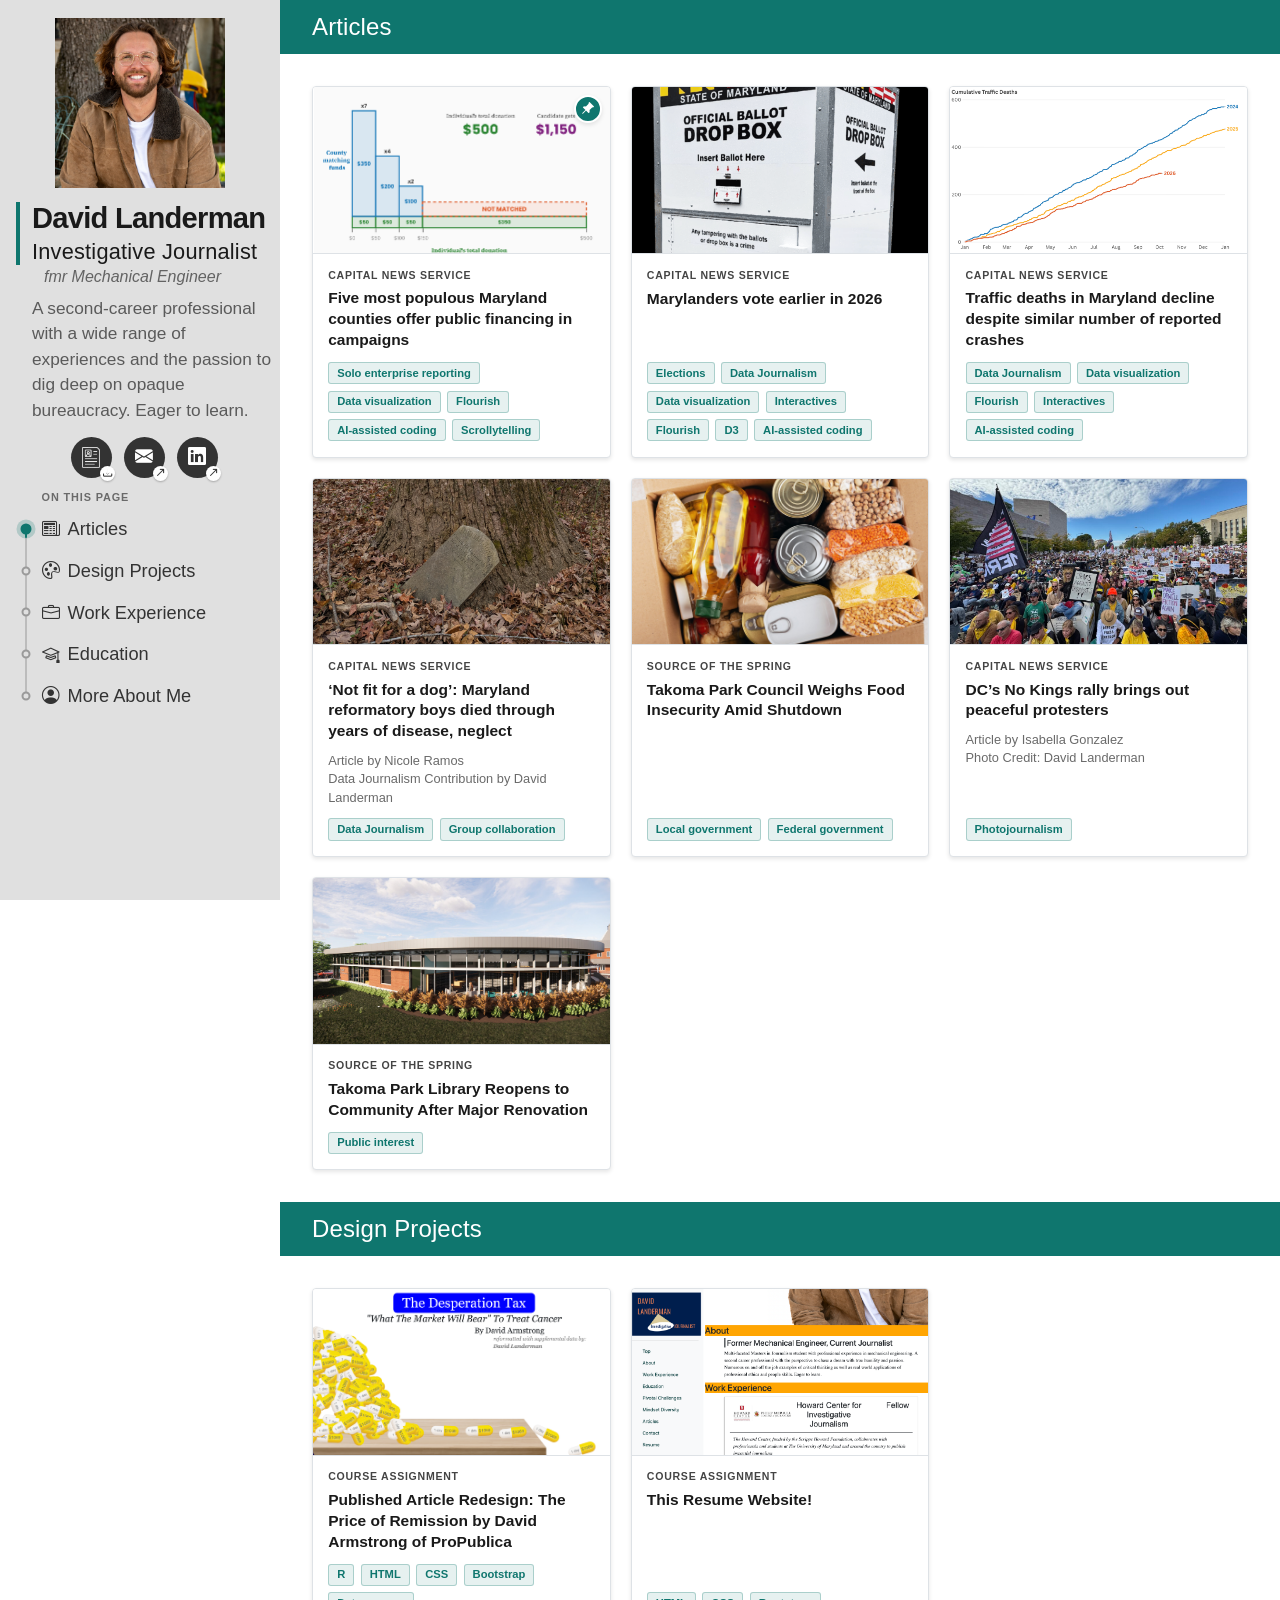
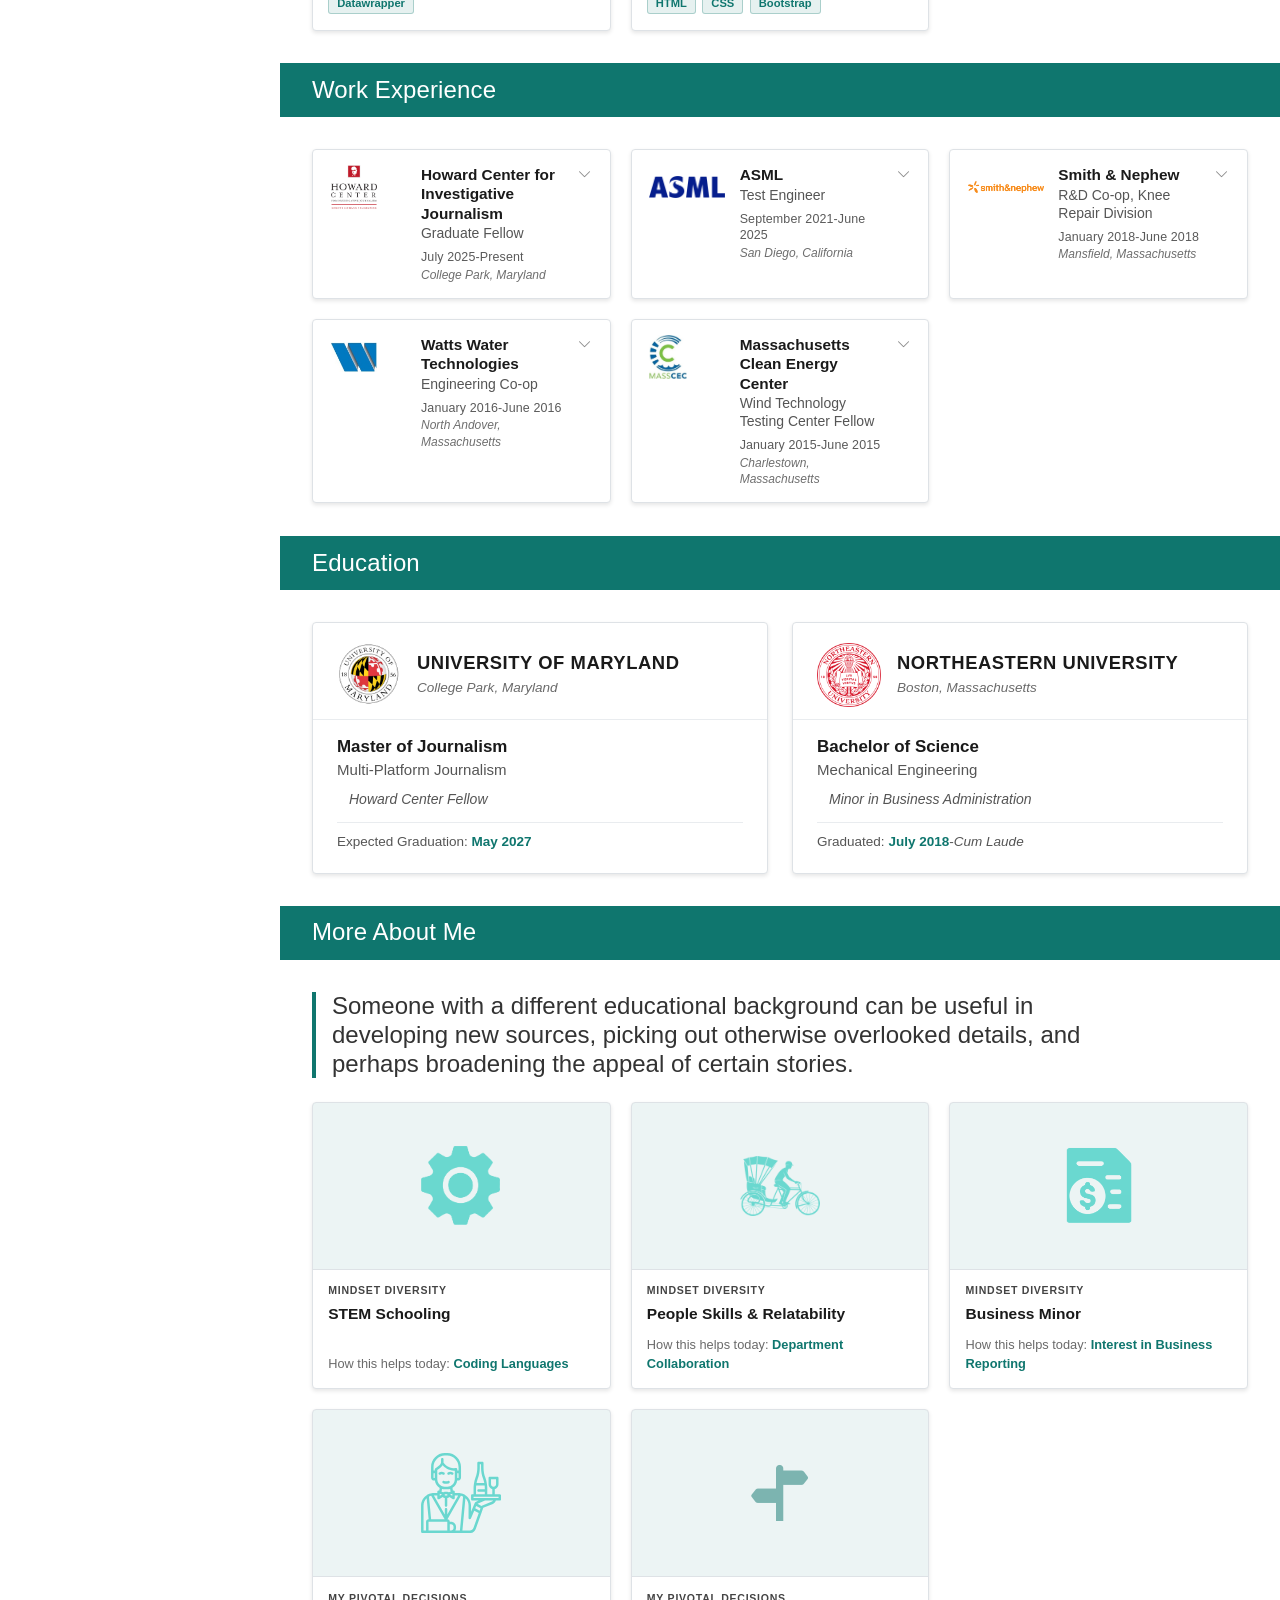
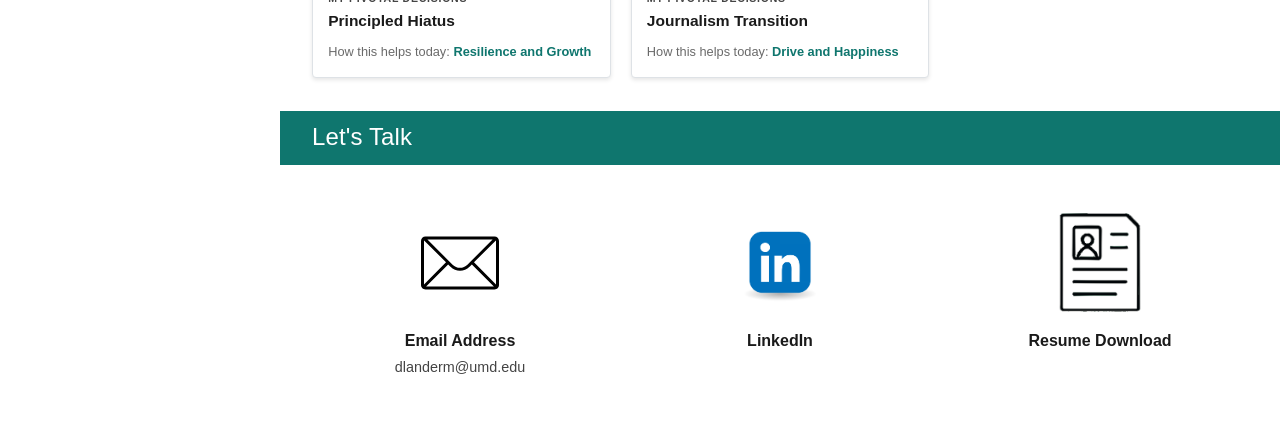
==== commit 3dae6e92: "Add two articles, date sorting with pins, tile-based About section, and sidebar cues Co-Authored-By:" ====
--- a/index.html
+++ b/index.html
@@ -24,7 +24,7 @@
         crossorigin="anonymous"></script>
 
     <link rel="stylesheet" href="https://cdn.jsdelivr.net/npm/bootstrap-icons@1.11.1/font/bootstrap-icons.css">
-    <link rel="stylesheet" type="text/css" href="style.css?v=125">
+    <link rel="stylesheet" type="text/css" href="style.css?v=131">
 
 </head>
 
@@ -46,18 +46,25 @@
                 <a href="landerman_resume.pdf" download="landerman_resume.pdf" class="sidebar-icon-link"
                     title="Download my resume" aria-label="Download my resume">
                     <img src="resume_images/resume_vector.svg" class="sidebar-icon-img" alt="">
+                    <i class="bi bi-download sidebar-link-badge" aria-hidden="true"></i>
                 </a>
                 <a href="mailto:dlanderm@umd.edu" class="sidebar-icon-link"
                     title="Email me" aria-label="Email me">
                     <i class="bi bi-envelope-fill"></i>
+                    <i class="bi bi-arrow-up-right sidebar-link-badge" aria-hidden="true"></i>
                 </a>
                 <a href="https://www.linkedin.com/in/david-landerman/" target="_blank" rel="noopener"
                     class="sidebar-icon-link" title="LinkedIn" aria-label="LinkedIn">
                     <i class="bi bi-linkedin"></i>
+                    <i class="bi bi-arrow-up-right sidebar-link-badge" aria-hidden="true"></i>
                 </a>
             </div>
         </div>
-        <ul class="nav nav-pills flex-column">
+        <!-- "On this page" + the dot rail tell the reader these are spots
+             further down this page, not other pages. The rail and its fill
+             are drawn by CSS from values the marker script sets. -->
+        <p class="sidebar-nav-label">On this page</p>
+        <ul class="nav nav-pills flex-column section-rail">
             <li>
                 <a href="#articles" class="nav-link">
                     <i class="bi bi-newspaper me-2"></i>Articles
@@ -200,9 +207,10 @@
      ============================================
 
      Copy one whole block below (from <div class="article-cell">
-     down to its matching </div>) and paste it after the last one.
-     Then change these five things:
-
+     down to its matching </div>) and paste it anywhere in the grid.
+     Then change these six things:
+
+       0. data-date="..."     -> publish date, YYYY-MM-DD
        1. href="..."          -> the full URL of the article
        2. src="..."           -> the image file, in resume_images/
        3. alt="..."           -> a plain description of the image
@@ -213,7 +221,14 @@
      someone else wrote the piece or you want to note your contribution;
      delete the whole line otherwise.
 
-     Tiles sit two per row and stretch to equal height on their own, so
+     ORDER: the page sorts tiles newest-first by data-date on its own,
+     so paste order does not matter. To PIN a tile to the front (like an
+     Instagram pin), add the word data-pinned to its opening tag:
+         <div class="article-cell" data-date="2026-05-18" data-pinned>
+     Pinned tiles go first (newest pin first) and get a pin badge.
+     Delete the word to unpin.
+
+     Tiles stretch to equal height on their own, so
      there is nothing to renumber when you add one. Images are cropped to
      16:9 automatically, so they do not all have to be the same shape.
      ============================================ -->
@@ -229,7 +244,7 @@
             </div>
             <div class="section-content">
                 <div class="article-grid">
-                    <div class="article-cell">
+                    <div class="article-cell" data-date="2026-05-18" data-pinned>
                         <a href="https://cnsmaryland.org/interactives/spring2026/public-funded-candidates/index.html" target="_blank" rel="noopener" class="article-card-link">
                             <div class="article-card site-card">
                                 <img src="resume_images/match.png" class="article-image" alt="Chart showing how Montgomery County matches a small campaign donation across tiers">
@@ -241,19 +256,31 @@
                             </div>
                         </a>
                     </div>
-                    <div class="article-cell">
-                        <a href="https://www.sourceofthespring.com/takoma-park-news/2885774/takoma-park-council-weighs-food-insecurity-amid-shutdown/" target="_blank" rel="noopener" class="article-card-link">
+                    <div class="article-cell" data-date="2026-10-30">
+                        <a href="https://cnsmaryland.org/2026/10/30/marylanders-vote-earlier-in-2026/" target="_blank" rel="noopener" class="article-card-link">
                             <div class="article-card site-card">
-                                <img src="resume_images/food-image.jpg" class="article-image" alt="Boxed food donations including canned goods, grains and produce">
+                                <img src="resume_images/early-voting.png" class="article-image" style="object-position: center 30%; background-color: #000" alt="A State of Maryland official ballot drop box">
                                 <div class="article-content">
-                                    <p class="article-publication">Source of The Spring</p>
-                                    <h4 class="article-headline">Takoma Park Council Weighs Food Insecurity Amid Shutdown</h4>
-                                                                    <div class="article-tags"><span class="article-tag">Local government</span><span class="article-tag">Federal government</span></div>
-</div>
+                                    <p class="article-publication">Capital News Service</p>
+                                    <h4 class="article-headline">Marylanders vote earlier in 2026</h4>
+                                    <div class="article-tags"><span class="article-tag">Elections</span><span class="article-tag">Data Journalism</span><span class="article-tag">Data visualization</span><span class="article-tag">Interactives</span><span class="article-tag">Flourish</span><span class="article-tag">D3</span><span class="article-tag">AI-assisted coding</span></div>
+                                </div>
                             </div>
                         </a>
                     </div>
-                    <div class="article-cell">
+                    <div class="article-cell" data-date="2026-10-19">
+                        <a href="https://cnsmaryland.org/2026/10/19/traffic-deaths-in-maryland-decline-despite-similar-number-of-reported-crashes/" target="_blank" rel="noopener" class="article-card-link">
+                            <div class="article-card site-card">
+                                <img src="resume_images/traffic-deaths.png" class="article-image" alt="Line chart of cumulative Maryland traffic deaths in 2024, 2025 and 2026">
+                                <div class="article-content">
+                                    <p class="article-publication">Capital News Service</p>
+                                    <h4 class="article-headline">Traffic deaths in Maryland decline despite similar number of reported crashes</h4>
+                                    <div class="article-tags"><span class="article-tag">Data Journalism</span><span class="article-tag">Data visualization</span><span class="article-tag">Flourish</span><span class="article-tag">Interactives</span><span class="article-tag">AI-assisted coding</span></div>
+                                </div>
+                            </div>
+                        </a>
+                    </div>
+                    <div class="article-cell" data-date="2025-12-10">
                         <a href="https://cnsmaryland.org/2025/12/10/cheltenham_mainbar/" target="_blank" rel="noopener" class="article-card-link">
                             <div class="article-card site-card">
                                 <img src="resume_images/cheltenham.png" class="article-image" alt="Grave of a Cheltenham reformatory inmate">
@@ -266,19 +293,19 @@
                             </div>
                         </a>
                     </div>
-                    <div class="article-cell">
-                        <a href="https://www.sourceofthespring.com/takoma-park-news/2879549/takoma-park-library-reopens-to-community-after-major-renovation/" target="_blank" rel="noopener" class="article-card-link">
+                    <div class="article-cell" data-date="2025-11-01">
+                        <a href="https://www.sourceofthespring.com/takoma-park-news/2885774/takoma-park-council-weighs-food-insecurity-amid-shutdown/" target="_blank" rel="noopener" class="article-card-link">
                             <div class="article-card site-card">
-                                <img src="resume_images/library.jpg" class="article-image" alt="The renovated Takoma Park Library">
+                                <img src="resume_images/food-image.jpg" class="article-image" alt="Boxed food donations including canned goods, grains and produce">
                                 <div class="article-content">
                                     <p class="article-publication">Source of The Spring</p>
-                                    <h4 class="article-headline">Takoma Park Library Reopens to Community After Major Renovation</h4>
-                                                                    <div class="article-tags"><span class="article-tag">Public interest</span></div>
+                                    <h4 class="article-headline">Takoma Park Council Weighs Food Insecurity Amid Shutdown</h4>
+                                                                    <div class="article-tags"><span class="article-tag">Local government</span><span class="article-tag">Federal government</span></div>
 </div>
                             </div>
                         </a>
                     </div>
-                    <div class="article-cell">
+                    <div class="article-cell" data-date="2025-10-20">
                         <a href="https://cnsmaryland.org/2025/10/20/dcs-no-kings-rally-brings-out-peaceful-protesters/" target="_blank" rel="noopener" class="article-card-link">
                             <div class="article-card site-card">
                                 <img src="resume_images/No_Kings.jpg" class="article-image" alt="Protesters at the No Kings rally in Washington, D.C.">
@@ -287,6 +314,18 @@
                                     <h4 class="article-headline">DC&rsquo;s No Kings rally brings out peaceful protesters</h4>
                                     <p class="article-credit">Article by Isabella Gonzalez<br>Photo Credit: David Landerman</p>
                                                                     <div class="article-tags"><span class="article-tag">Photojournalism</span></div>
+</div>
+                            </div>
+                        </a>
+                    </div>
+                    <div class="article-cell" data-date="2025-09-20">
+                        <a href="https://www.sourceofthespring.com/takoma-park-news/2879549/takoma-park-library-reopens-to-community-after-major-renovation/" target="_blank" rel="noopener" class="article-card-link">
+                            <div class="article-card site-card">
+                                <img src="resume_images/library.jpg" class="article-image" alt="The renovated Takoma Park Library">
+                                <div class="article-content">
+                                    <p class="article-publication">Source of The Spring</p>
+                                    <h4 class="article-headline">Takoma Park Library Reopens to Community After Major Renovation</h4>
+                                                                    <div class="article-tags"><span class="article-tag">Public interest</span></div>
 </div>
                             </div>
                         </a>
@@ -661,7 +700,7 @@
                             </div>
                             <div class="education-card-body">
                                 <p class="school-degree">Master of Journalism<br><span class="school-field">Multi-Platform Journalism</span></p>
-                                <p class="school-honors">Howard Center Fellow</p>
+                                <p class="school-minor">Howard Center Fellow</p>
                                 <p class="school-dates">Expected Graduation: <span class="date-highlight">May 2027</span></p>
                             </div>
                         </div>
@@ -694,184 +733,173 @@
                 <h4 class="section-subheader">
                     Someone with a different educational background can be useful in developing new sources, picking out otherwise overlooked details, and perhaps broadening the appeal of certain stories.
                 </h4>
-                <!-- Thumbnail Navigation Strip -->
-                <div class="about-nav-strip" id="aboutNavStrip">
-                    <div class="about-nav-thumb active" data-slide="0">
-                        <img class="about-nav-thumb-icon" src="resume_images/gear.svg" alt="">
-                        <span class="about-nav-thumb-label">STEM Schooling</span>
-                    </div>
-                    <div class="about-nav-thumb" data-slide="1">
-                        <img class="about-nav-thumb-icon icon-flip" src="resume_images/pedicab_left_small.png" alt="">
-                        <span class="about-nav-thumb-label">People Skills</span>
-                    </div>
-                    <div class="about-nav-thumb" data-slide="2">
-                        <img class="about-nav-thumb-icon" src="resume_images/financial_report.svg" alt="">
-                        <span class="about-nav-thumb-label">Business Minor</span>
-                    </div>
-                    <div class="about-nav-thumb" data-slide="3">
-                        <img class="about-nav-thumb-icon" src="resume_images/waiter.svg" alt="">
-                        <span class="about-nav-thumb-label">Principled Hiatus</span>
-                    </div>
-                    <div class="about-nav-thumb" data-slide="4">
-                        <i class="bi bi-signpost-split-fill about-nav-thumb-bi"></i>
-                        <span class="about-nav-thumb-label">Journalism Transition</span>
-                    </div>
-                </div>
-
-                <div class="about-carousel-wrapper">
-                    <div id="aboutCarousel" class="carousel carousel-fade slide" data-bs-ride="false" data-bs-wrap="true">
-
-                        <div class="carousel-inner">
-
-                            <!-- Card 1: STEM Schooling (Mindset Diversity) -->
-                            <div class="carousel-item active">
-                                <div class="about-card">
-                                    <div class="about-card-header">
-                                        <div class="about-card-title-group">
-                                            <h4 class="about-card-title">STEM Schooling</h4>
-                                        </div>
-                                        <span class="about-card-category category-mindset">Mindset Diversity</span>
-                                    </div>
-                                    <div class="about-card-body">
-                                        <div class="about-card-text">
-                                            <p>
+                <!-- Tiles like Design Projects: each opens the shared panel
+                     with its full write-up. To add one, copy a tile and a
+                     panel and give both the next number in their ids. -->
+                <div class="project-stage about-stage">
+                     <div class="project-grid">
+                         <div class="article-cell">
+                             <button type="button" class="project-card-link" id="about-tile-0"
+                                     aria-expanded="false" aria-controls="about-panel-0">
+                                 <div class="article-card site-card">
+                                     <div class="about-tile-art"><img class="about-tile-icon" src="resume_images/gear.svg" alt=""></div>
+                                     <div class="article-content">
+                                         <p class="article-publication">Mindset Diversity</p>
+                                         <h4 class="article-headline">STEM Schooling</h4>
+                                         <p class="about-tile-helps">How this helps today: <strong>Coding Languages</strong></p>
+                                     </div>
+                                 </div>
+                             </button>
+                         </div>
+                         <div class="article-cell">
+                             <button type="button" class="project-card-link" id="about-tile-1"
+                                     aria-expanded="false" aria-controls="about-panel-1">
+                                 <div class="article-card site-card">
+                                     <div class="about-tile-art"><img class="about-tile-icon icon-flip" src="resume_images/pedicab_left_small.png" alt=""></div>
+                                     <div class="article-content">
+                                         <p class="article-publication">Mindset Diversity</p>
+                                         <h4 class="article-headline">People Skills &amp; Relatability</h4>
+                                         <p class="about-tile-helps">How this helps today: <strong>Department Collaboration</strong></p>
+                                     </div>
+                                 </div>
+                             </button>
+                         </div>
+                         <div class="article-cell">
+                             <button type="button" class="project-card-link" id="about-tile-2"
+                                     aria-expanded="false" aria-controls="about-panel-2">
+                                 <div class="article-card site-card">
+                                     <div class="about-tile-art"><img class="about-tile-icon" src="resume_images/financial_report.svg" alt=""></div>
+                                     <div class="article-content">
+                                         <p class="article-publication">Mindset Diversity</p>
+                                         <h4 class="article-headline">Business Minor</h4>
+                                         <p class="about-tile-helps">How this helps today: <strong>Interest in Business Reporting</strong></p>
+                                     </div>
+                                 </div>
+                             </button>
+                         </div>
+                         <div class="article-cell">
+                             <button type="button" class="project-card-link" id="about-tile-3"
+                                     aria-expanded="false" aria-controls="about-panel-3">
+                                 <div class="article-card site-card">
+                                     <div class="about-tile-art"><img class="about-tile-icon" src="resume_images/waiter.svg" alt=""></div>
+                                     <div class="article-content">
+                                         <p class="article-publication">My Pivotal Decisions</p>
+                                         <h4 class="article-headline">Principled Hiatus</h4>
+                                         <p class="about-tile-helps">How this helps today: <strong>Resilience and Growth</strong></p>
+                                     </div>
+                                 </div>
+                             </button>
+                         </div>
+                         <div class="article-cell">
+                             <button type="button" class="project-card-link" id="about-tile-4"
+                                     aria-expanded="false" aria-controls="about-panel-4">
+                                 <div class="article-card site-card">
+                                     <div class="about-tile-art"><i class="bi bi-signpost-split-fill about-tile-bi" aria-hidden="true"></i></div>
+                                     <div class="article-content">
+                                         <p class="article-publication">My Pivotal Decisions</p>
+                                         <h4 class="article-headline">Journalism Transition</h4>
+                                         <p class="about-tile-helps">How this helps today: <strong>Drive and Happiness</strong></p>
+                                     </div>
+                                 </div>
+                             </button>
+                         </div>
+                     </div>
+
+                     <div class="project-panel" id="about-panel-0" role="region"
+                          aria-labelledby="about-tile-0" hidden>
+                         <div class="project-panel-inner">
+                             <p>
                                                 Coming from a completely different discipline means I was trained in a methodology of problem solving uncommon to lifelong journalists. Among other subjects, I learned calculus, fluid mechanics, thermodynamics, measurement science, and control systems. Whether I held onto the salient details of those courses or would ever use the Thermal Resistance Circuits model in my day-to-day life is immaterial. The point is that all those concepts taught me how to learn and now form the basis for how I approach challenges today.
                                             </p>
-                                        </div>
-                                        <div class="about-card-icon">
-                                            <img src="resume_images/gear.svg" alt="Gear icon">
-                                        </div>
-                                    </div>
-                                    <div class="about-card-footer">
-                                        <p><strong class="about-card-example-header">How This Helps Today: </strong><span class="about-card-example-subhead">Coding Languages</span><br>
+                             <div class="about-panel-helps">
+                                 <p><strong class="about-card-example-header">How This Helps Today: </strong><span class="about-card-example-subhead">Coding Languages</span><br>
                                         Throughout school I learned the basics of <strong>Ruby, Python, C, VBA and MATLAB.</strong> Despite the fact that today I can't write in any of those languages, learning them taught me to be deliberate and methodical with coding. This has proven to be a solid foundation on which to learn <strong>R, HTML, and CSS.</strong></p>
-                                    </div>
-                                </div>
-                            </div>
-
-                            <!-- Card 2: People Skills & Relatability (Mindset Diversity) -->
-                            <div class="carousel-item">
-                                <div class="about-card">
-                                    <div class="about-card-header">
-                                        <div class="about-card-title-group">
-                                            <h4 class="about-card-title">People Skills &amp; Relatability</h4>
-                                        </div>
-                                        <span class="about-card-category category-mindset">Mindset Diversity</span>
-                                    </div>
-                                    <div class="about-card-body">
-                                        <div class="about-card-text">
-                                            <p>
+                             </div>
+                         </div>
+                     </div>
+                     <div class="project-panel" id="about-panel-1" role="region"
+                          aria-labelledby="about-tile-1" hidden>
+                         <div class="project-panel-inner">
+                             <p>
                                                 Once you've been a pedicab tour guide, dependent on tips, you develop people skills. For that job you need to talk to strangers to generate business, and be pleasant while you spend the day in the DC summer humidity. I've further developed those same skills working in restaurants. As far as exposure to people in different fields, I've been a bike mechanic, academic coach, camp counselor, construction worker, and pseudo-assistant school teacher.
                                             </p>
-                                        </div>
-                                        <div class="about-card-icon">
-                                            <img src="resume_images/pedicab_left_small.png" alt="Pedicab icon" class="mindset-icon-flip">
-                                        </div>
-                                    </div>
-                                    <div class="about-card-footer">
-                                        <p><strong class="about-card-example-header">How This Helps Today:</strong> <span class="about-card-example-subhead">Department Collaboration</span><br>
+                             <div class="about-panel-helps">
+                                 <p><strong class="about-card-example-header">How This Helps Today:</strong> <span class="about-card-example-subhead">Department Collaboration</span><br>
                                         My last engineering position was at a company with a complex organizational structure and occasionally a lot of siloed expertise and resources. The ease with which I cultivated relationships became uniquely useful for quickly solving problems for my team by finding what and who we needed.</p>
-                                    </div>
-                                </div>
-                            </div>
-
-                            <!-- Card 3: Business Minor (Mindset Diversity) -->
-                            <div class="carousel-item">
-                                <div class="about-card">
-                                    <div class="about-card-header">
-                                        <div class="about-card-title-group">
-                                            <h4 class="about-card-title">Business Minor</h4>
-                                        </div>
-                                        <span class="about-card-category category-mindset">Mindset Diversity</span>
-                                    </div>
-                                    <div class="about-card-body">
-                                        <div class="about-card-text">
-                                            <p>
+                             </div>
+                         </div>
+                     </div>
+                     <div class="project-panel" id="about-panel-2" role="region"
+                          aria-labelledby="about-tile-2" hidden>
+                         <div class="project-panel-inner">
+                             <p>
                                                 As a 19-year-old, I thought a business minor would be a good way to give myself the tools to start my own company if I invented something cool. We all make wrong turns, because it turns out I wanted the Engineering Entrepreneurship minor.<br>Best. Mistake. Ever.
                                             </p>
-                                        </div>
-                                        <div class="about-card-icon">
-                                            <img src="resume_images/financial_report.svg" alt="Financial report icon">
-                                        </div>
-                                    </div>
-                                    <div class="about-card-footer">
-                                        <p><strong class="about-card-example-header">How This Helps Today:</strong> <span class="about-card-example-subhead">Interest in Business Reporting</span><br>
+                             <div class="about-panel-helps">
+                                 <p><strong class="about-card-example-header">How This Helps Today:</strong> <span class="about-card-example-subhead">Interest in Business Reporting</span><br>
                                         Learning the fundamentals of accounting, organizational behavior, and marketing has only become more useful since I pivoted to journalism.</p>
-                                    </div>
-                                </div>
-                            </div>
-
-                            <!-- Card 4: Principled Hiatus (My Pivotal Decisions) -->
-                            <div class="carousel-item">
-                                <div class="about-card">
-                                    <div class="about-card-header">
-                                        <div class="about-card-title-group">
-                                            <h4 class="about-card-title">Principled Hiatus</h4>
-                                        </div>
-                                        <span class="about-card-category category-challenge">My Pivotal Decisions</span>
-                                    </div>
-                                    <div class="about-card-body">
-                                        <div class="about-card-text">
-                                            <p>
+                             </div>
+                         </div>
+                     </div>
+                     <div class="project-panel" id="about-panel-3" role="region"
+                          aria-labelledby="about-tile-3" hidden>
+                         <div class="project-panel-inner">
+                             <p>
                                                 The three years between graduating from Northeastern and landing my first full-time engineering job I deliberately refused to apply to industries that conflicted with my personal and professional ethics, even though they employed a large percentage of entry-level mechanical engineers.
                                             </p>
                                             <p>
                                                 While consistently applying for more competitive engineering jobs and volunteering for Engineers Without Borders, I supported myself as a restaurant server, a busser, a food-runner, an academic coach, and a math tutor.
                                             </p>
-                                        </div>
-                                        <div class="about-card-icon">
-                                            <img src="resume_images/waiter.svg" alt="Waiter icon">
-                                        </div>
-                                    </div>
-                                    <div class="about-card-footer">
-                                        <p><strong class="about-card-example-header">How This Helps Today:</strong> <span class="about-card-example-subhead">Resilience and Growth</span><br>This decision was the easiest to make but the hardest to stand by as the years went on. It taught me a lot about ownership over the impact of my work, the distinction between pride and principles, and who I choose to be when things aren't easy. It was the most worthwhile choice I've ever made.</p>
-                                    </div>
-                                </div>
-                            </div>
-
-                            <!-- Card 5: Journalism Transition (My Pivotal Decisions) -->
-                            <div class="carousel-item">
-                                <div class="about-card">
-                                    <div class="about-card-header">
-                                        <div class="about-card-title-group">
-                                            <h4 class="about-card-title">Journalism Transition</h4>
-                                        </div>
-                                        <span class="about-card-category category-challenge">My Pivotal Decisions</span>
-                                    </div>
-                                    <div class="about-card-body">
-                                        <div class="about-card-text">
-                                            <p>
+                             <div class="about-panel-helps">
+                                 <p><strong class="about-card-example-header">How This Helps Today:</strong> <span class="about-card-example-subhead">Resilience and Growth</span><br>This decision was the easiest to make but the hardest to stand by as the years went on. It taught me a lot about ownership over the impact of my work, the distinction between pride and principles, and who I choose to be when things aren't easy. It was the most worthwhile choice I've ever made.</p>
+                             </div>
+                         </div>
+                     </div>
+                     <div class="project-panel" id="about-panel-4" role="region"
+                          aria-labelledby="about-tile-4" hidden>
+                         <div class="project-panel-inner">
+                             <p>
                                                 Employed with a full-time engineering position in San Diego, I found myself unhappy with where my effort was going day-to-day. In my spare time, I took on projects that had nothing to do with engineering with large research and communication components. These projects made me happier and more productive than the rest of my job ever did.
                                             </p>
                                             <p>
                                                 After four years, plenty of soul searching, and a great deal of planning, I moved back to the east coast to begin a journalism program with no prior experience in humanities. I now work in an industry where my passion doesn't work against me, where the people I work with care about caring and strive to operate with deeper empathy.
                                             </p>
-                                        </div>
-                                        <div class="about-card-icon">
-                                            <i class="bi bi-signpost-split-fill about-card-bi-icon"></i>
-                                        </div>
-                                    </div>
-                                    <div class="about-card-footer">
-                                        <p><strong class="about-card-example-header">How This Helps Today:</strong> <span class="about-card-example-subhead">Drive and Happiness</span><br>I've never worked harder or been happier.</p>
-                                    </div>
-                                </div>
-                            </div>
-
-                        </div><!-- /carousel-inner -->
-
-                        <!-- Prev/Next Controls -->
-                        <button class="carousel-control-prev" type="button" data-bs-target="#aboutCarousel" data-bs-slide="prev">
-                            <span class="carousel-control-prev-icon" aria-hidden="true"></span>
-                            <span class="visually-hidden">Previous</span>
-                        </button>
-                        <button class="carousel-control-next" type="button" data-bs-target="#aboutCarousel" data-bs-slide="next">
-                            <span class="carousel-control-next-icon" aria-hidden="true"></span>
-                            <span class="visually-hidden">Next</span>
-                        </button>
-
-                    </div><!-- /carousel -->
-
-                </div><!-- /about-carousel-wrapper -->
+                             <div class="about-panel-helps">
+                                 <p><strong class="about-card-example-header">How This Helps Today:</strong> <span class="about-card-example-subhead">Drive and Happiness</span><br>I've never worked harder or been happier.</p>
+                             </div>
+                         </div>
+                     </div>
+
+                     <div class="project-overlay" hidden>
+                         <div class="project-backdrop" data-about-close></div>
+                         <div class="exp-panel-row">
+                         <button type="button" class="exp-nav exp-nav-prev" aria-label="Previous">
+                             <span class="exp-nav-icon" aria-hidden="true"></span>
+                         </button>
+                         <div class="project-dialog" role="dialog" aria-modal="true"
+                              aria-labelledby="aboutDialogName" tabindex="-1">
+                             <button type="button" class="exp-close" aria-label="Close" data-about-close>
+                                 <i class="bi bi-x-lg" aria-hidden="true"></i>
+                             </button>
+                             <div class="exp-dialog-head"></div>
+                             <div class="exp-dialog-body"></div>
+                             <div class="exp-dialog-foot">
+                                 <button type="button" class="exp-foot-nav" data-about-step="-1">
+                                     <i class="bi bi-arrow-left" aria-hidden="true"></i> Previous
+                                 </button>
+                                 <span class="exp-counter" aria-hidden="true"></span>
+                                 <button type="button" class="exp-foot-nav" data-about-step="1">
+                                     Next <i class="bi bi-arrow-right" aria-hidden="true"></i>
+                                 </button>
+                             </div>
+                         </div>
+                         <button type="button" class="exp-nav exp-nav-next" aria-label="Next">
+                             <span class="exp-nav-icon" aria-hidden="true"></span>
+                         </button>
+                         </div><!-- /exp-panel-row -->
+                         <p class="exp-live visually-hidden" aria-live="polite"></p>
+                     </div>
+                </div>
             </div>
         </section>
 
@@ -909,6 +937,14 @@
             </div>
         </section>
 
+        <!-- Desktop "more below" cue. Only while the page is at the top;
+             the phone layout has its own arrow under the hero. Clicking it
+             scrolls to the second row of articles. -->
+        <button type="button" class="scroll-cue" id="scrollCue"
+                aria-label="Scroll down to see more" hidden>
+            <span class="scroll-cue-label">More below</span>
+            <i class="bi bi-chevron-down" aria-hidden="true"></i>
+        </button>
     </main>
 
     <script>
@@ -956,64 +992,73 @@
         */
     </script>
 
-    <!-- More About Me Carousel Script -->
+    <!-- Article order: pinned first, then newest data-date first -->
     <script>
-        document.addEventListener('DOMContentLoaded', function() {
-            var aboutCarousel = document.getElementById('aboutCarousel');
-            var navStrip = document.getElementById('aboutNavStrip');
-            var thumbs = navStrip ? navStrip.querySelectorAll('.about-nav-thumb') : [];
-            var bsCarousel = aboutCarousel ? bootstrap.Carousel.getOrCreateInstance(aboutCarousel) : null;
-
-            // Thumbnail click → slide carousel
-            thumbs.forEach(function(thumb) {
-                thumb.addEventListener('click', function() {
-                    var idx = parseInt(this.getAttribute('data-slide'), 10);
-                    if (bsCarousel) bsCarousel.to(idx);
-                });
+        document.addEventListener('DOMContentLoaded', function () {
+            var grid = document.querySelector('#articles .article-grid');
+            if (!grid) return;
+            var cells = Array.prototype.slice.call(grid.querySelectorAll(':scope > .article-cell'));
+            cells.sort(function (a, b) {
+                var pa = a.hasAttribute('data-pinned'), pb = b.hasAttribute('data-pinned');
+                if (pa !== pb) return pa ? -1 : 1;
+                return (b.getAttribute('data-date') || '').localeCompare(a.getAttribute('data-date') || '');
             });
-
-            // Sync active thumbnail when carousel slides
-            if (aboutCarousel) {
-                aboutCarousel.addEventListener('slid.bs.carousel', function(e) {
-                    thumbs.forEach(function(t) { t.classList.remove('active'); });
-                    if (thumbs[e.to]) thumbs[e.to].classList.add('active');
-                });
-            }
-
-            // Lock carousel-inner height and arrow position to tallest card
-            var inner = aboutCarousel ? aboutCarousel.querySelector('.carousel-inner') : null;
-            function sizeCarousel() {
-                if (!inner) return;
-                var items = inner.querySelectorAll('.carousel-item');
-                var maxH = 0;
-                inner.style.minHeight = '';
-                items.forEach(function(item) {
-                    item.style.display = 'block';
-                    item.style.position = 'relative';
-                    var h = item.scrollHeight;
-                    if (h > maxH) maxH = h;
-                    item.style.display = '';
-                    item.style.position = '';
-                });
-                inner.style.minHeight = maxH + 'px';
-
-                var prevBtn = aboutCarousel.querySelector('.carousel-control-prev');
-                var nextBtn = aboutCarousel.querySelector('.carousel-control-next');
-                var arrowCenter = Math.round(maxH / 2) + 'px';
-                if (prevBtn) prevBtn.style.top = arrowCenter;
-                if (nextBtn) nextBtn.style.top = arrowCenter;
-            }
-
-            sizeCarousel();
-
-            var resizeTimer;
-            window.addEventListener('resize', function() {
-                clearTimeout(resizeTimer);
-                resizeTimer = setTimeout(sizeCarousel, 150);
+            cells.forEach(function (cell) {
+                grid.appendChild(cell);
+                if (cell.hasAttribute('data-pinned') && !cell.querySelector('.article-pin')) {
+                    var badge = document.createElement('span');
+                    badge.className = 'article-pin';
+                    badge.title = 'Pinned';
+                    badge.innerHTML = '<i class="bi bi-pin-angle-fill" aria-hidden="true"></i><span class="visually-hidden">Pinned</span>';
+                    cell.querySelector('.article-card').appendChild(badge);
+                }
             });
-
         });
     </script>
+
+    <!-- Desktop scroll cue -->
+    <script>
+        document.addEventListener('DOMContentLoaded', function () {
+            var cue = document.getElementById('scrollCue');
+            if (!cue) return;
+            var desktop = window.matchMedia('(min-width: 768px)');
+            var dismissed = false;
+
+            function sync() {
+                if (window.scrollY > 40) dismissed = true;
+                var show = desktop.matches && !dismissed;
+                if (cue.hidden === show) cue.hidden = !show;
+            }
+
+            window.addEventListener('scroll', sync, { passive: true });
+            window.addEventListener('resize', sync);
+            sync();
+
+            /* Scrolls just far enough to bring the second row of article
+               tiles to the top, which also pulls the next section into view
+               -- shows how the page continues rather than skipping past it.
+               Rows are found by position, so this follows however many
+               tiles fit across at the current width. */
+            cue.addEventListener('click', function () {
+                var cells = document.querySelectorAll('#articles .article-cell');
+                var target = null;
+                if (cells.length) {
+                    var firstTop = cells[0].getBoundingClientRect().top;
+                    for (var i = 1; i < cells.length; i++) {
+                        if (cells[i].getBoundingClientRect().top > firstTop + 1) {
+                            target = cells[i];
+                            break;
+                        }
+                    }
+                }
+                if (!target) target = document.getElementById('design-projects');
+                if (!target) return;
+                var y = target.getBoundingClientRect().top + window.scrollY - 20;
+                window.scrollTo({ top: y, behavior: 'smooth' });
+            });
+        });
+    </script>
+
     <!-- Sidebar current-section marker -->
     <script>
         document.addEventListener('DOMContentLoaded', function () {
@@ -1034,6 +1079,38 @@
                 return el.getBoundingClientRect().top + window.pageYOffset;
             }
 
+            /* ---- Section rail ----
+               A line through a dot per section. Dots up to the current one
+               fill in, and the line fills from the first dot toward the next
+               one in step with how far you are through the current section,
+               so it doubles as a progress bar. */
+            var rail = document.querySelector('.sidebar .section-rail');
+            function dotY(link) {
+                return link.offsetTop + link.offsetHeight / 2;
+            }
+            function updateRail(current, marker, atBottom) {
+                if (!rail || !sectioned.length) return;
+                var first = dotY(sectioned[0].link);
+                var last = dotY(sectioned[sectioned.length - 1].link);
+                rail.style.setProperty('--rail-top', first + 'px');
+                rail.style.setProperty('--rail-height', (last - first) + 'px');
+
+                var k = sectioned.indexOf(current);
+                if (k < 0) k = 0;
+                sectioned.forEach(function (i, n) {
+                    i.link.classList.toggle('is-passed', n < k);
+                });
+
+                var fill = dotY(sectioned[k].link);
+                var next = sectioned[k + 1];
+                if (next && !atBottom) {
+                    var a = topOf(sectioned[k].section), b = topOf(next.section);
+                    var frac = Math.max(0, Math.min(1, (marker - a) / (b - a)));
+                    fill += frac * (dotY(next.link) - fill);
+                }
+                rail.style.setProperty('--rail-fill', (fill - first) + 'px');
+            }
+
             function update() {
                 // A section counts as "current" once it crosses 30% down the viewport.
                 var marker = window.pageYOffset + window.innerHeight * 0.3;
@@ -1055,6 +1132,7 @@
                     i.link.classList.toggle('is-current', i === current);
                 });
 
+                updateRail(current, marker, atBottom);
                 updateBrand();
             }
 
@@ -1620,6 +1698,43 @@
                 }
             });
 
+            // ---- More About Me ----
+            // Same deck again. The tile's icon comes along as the art.
+            mountPanelDeck({
+                stage: document.querySelector('.about-stage'),
+                tileSel: '.project-card-link',
+                overlaySel: '.project-overlay',
+                dialogSel: '.project-dialog',
+                closeAttr: 'data-about-close',
+                stepAttr: 'data-about-step',
+                label: function (tile) {
+                    return textOf(tile, '.article-headline') + '.';
+                },
+                fill: function (tile, head, body, ctx) {
+                    var id = el('span', 'exp-dialog-id');
+                    var name = el('span', 'exp-dialog-name', textOf(tile, '.article-headline'));
+                    name.id = 'aboutDialogName';
+                    id.appendChild(name);
+                    id.appendChild(el('span', 'exp-dialog-role', textOf(tile, '.article-publication')));
+                    head.appendChild(id);
+                    panelInto(body, tile);
+
+                    // story text on the left, the tile's icon faded on the
+                    // right, as on the old slide cards
+                    var row = el('div', 'about-panel-row');
+                    var text = el('div', 'about-panel-text');
+                    Array.prototype.slice.call(body.querySelectorAll(':scope > p')).forEach(function (p) {
+                        text.appendChild(p);
+                    });
+                    var art = el('div', 'about-panel-icon');
+                    var icon = tile.querySelector('.about-tile-icon, .about-tile-bi');
+                    if (icon) art.appendChild(icon.cloneNode(true));
+                    row.appendChild(text);
+                    row.appendChild(art);
+                    body.insertBefore(row, body.firstChild);
+                }
+            });
+
             window.addEventListener('scroll', onScroll, { passive: true });
             window.addEventListener('resize', onScroll);
             update();
--- a/style.css
+++ b/style.css
@@ -330,12 +330,12 @@
     display: inline-flex;
     align-items: center;
     justify-content: center;
-    width: 36px;
-    height: 36px;
+    width: 41px;
+    height: 41px;
     border-radius: 50%;
     background-color: var(--color-secondary); /* role: secondary */
     color: var(--bg-main); /* role: background */
-    font-size: 1rem;
+    font-size: 1.12rem;
     text-decoration: none;
     transition: background-color 0.25s ease, transform 0.25s ease;
 }
@@ -353,8 +353,8 @@
 /* Resume artwork sits in the same bubble as the envelope, flipped to white */
 .sidebar-icon-img {
     display: block;
-    width: 19px;
-    height: 19px;
+    width: 21px;
+    height: 21px;
     object-fit: contain;
     filter: invert(1) brightness(2);
 }
@@ -1411,6 +1411,124 @@
     line-height: 1.62;
 }
 
+/* ---- More About Me tiles ----
+   Same tile as Articles / Design Projects, with the old card's icon on an
+   accent wash standing in for the photo, at the same 16:9 so the rows match. */
+.about-tile-art {
+    aspect-ratio: 16 / 9;
+    display: flex;
+    align-items: center;
+    justify-content: center;
+    background: rgba(var(--color-accent-rgb), 0.08);
+    border-bottom: 1px solid var(--border-color); /* role: border */
+}
+
+.about-tile-icon {
+    width: 34%;
+    max-width: 80px;
+    aspect-ratio: 1;
+    object-fit: contain;
+    opacity: 0.55;
+    filter: invert(46%) sepia(89%) saturate(1479%) hue-rotate(var(--accent-hue-rotate)) brightness(101%) contrast(101%);
+}
+
+.about-tile-icon.icon-flip {
+    transform: scaleX(-1);
+}
+
+.about-tile-bi {
+    font-size: 3.6rem;
+    line-height: 1;
+    color: var(--color-accent);
+    opacity: 0.5;
+}
+
+/* Sits where the tags do on the other tiles, pinned to the bottom */
+.about-tile-helps {
+    margin: auto 0 0;
+    padding-top: 0.7rem;
+    font-size: 0.8rem;
+    line-height: 1.45;
+    color: #6a6a6a; /* matches .article-credit */
+}
+
+.about-tile-helps strong {
+    color: var(--color-accent-text);
+}
+
+.about-panel-row {
+    display: flex;
+    align-items: center;
+    gap: 1.25rem;
+}
+
+.about-panel-text {
+    flex: 1;
+    min-width: 0;
+}
+
+.about-panel-icon {
+    flex: 0 0 110px;
+    display: flex;
+    justify-content: center;
+}
+
+.about-panel-icon .about-tile-icon {
+    width: 90px;
+    max-width: none;
+    opacity: 0.3;
+}
+
+.about-panel-icon .about-tile-bi {
+    font-size: 4.5rem;
+    opacity: 0.25;
+}
+
+/* no room beside the text on a phone, so the icon sits above it */
+@media (max-width: 575.98px) {
+    .about-panel-row {
+        flex-direction: column-reverse;
+        align-items: stretch;
+        gap: 0;
+    }
+
+    .about-panel-icon {
+        flex-basis: auto;
+        margin-top: 0.9rem;
+    }
+
+    .about-panel-icon .about-tile-icon {
+        width: 64px;
+    }
+
+    .about-panel-icon .about-tile-bi {
+        font-size: 3.2rem;
+    }
+}
+
+.about-stage .about-panel-text > p {
+    margin: 0.9rem 0 0;
+    font-size: 0.9rem;
+    line-height: 1.62;
+}
+
+.about-panel-helps {
+    margin-top: 1.1rem;
+    padding: 0.85rem 1rem;
+    border-radius: 4px;
+    background: rgba(var(--color-accent-rgb), 0.06);
+}
+
+.about-panel-helps p {
+    margin: 0;
+    font-size: 0.88rem;
+    line-height: 1.55;
+}
+
+.about-panel-helps .about-card-example-subhead {
+    color: var(--color-accent-text);
+}
+
 /* The tiles' own tags are behind the dimmed grid while the panel is up, so
    the panel carries its own copy of them under the title. */
 .project-dialog .exp-dialog-head .article-tags {
@@ -2411,6 +2529,30 @@
     display: flex;
     flex-direction: column;
     transition: transform 0.3s ease, box-shadow 0.3s ease;
+}
+
+/* Pin badge, added by the sort script to tiles marked data-pinned. Sits
+   over the image's top-right corner, like a pinned post on Instagram. */
+.article-card {
+    position: relative;
+}
+
+.article-pin {
+    position: absolute;
+    top: 0.5rem;
+    right: 0.5rem;
+    width: 1.75rem;
+    height: 1.75rem;
+    display: flex;
+    align-items: center;
+    justify-content: center;
+    border-radius: 50%;
+    /* Solid accent so it reads over white charts as well as photos */
+    background: var(--color-accent-text);
+    border: 2px solid #fff;
+    box-shadow: var(--shadow-sm); /* role: shadow */
+    color: #fff;
+    font-size: 0.85rem;
 }
 
 .article-card-link:hover .article-card,
@@ -3533,3 +3675,182 @@
         display: none !important;
     }
 }
+
+/* ============================================
+   DESKTOP SCROLL CUE
+   A small bouncing pill at the bottom of the screen on first load, so it is
+   obvious the page keeps going past the article grid. Centred over the
+   content column (right of the 280px sidebar). Hidden for good after the
+   first scroll; desktop only -- phones have the hero arrow.
+   ============================================ */
+.scroll-cue {
+    position: fixed;
+    bottom: 1.25rem;
+    left: calc(280px + (100% - 280px) / 2);
+    transform: translateX(-50%);
+    z-index: 20;
+    display: inline-flex;
+    flex-direction: column;
+    align-items: center;
+    gap: 0.1rem;
+    padding: 0.45rem 1rem 0.35rem;
+    border: none;
+    border-radius: 999px;
+    background: var(--color-accent);
+    color: var(--color-on-accent, #fff);
+    font-size: 0.72rem;
+    font-weight: 700;
+    letter-spacing: 0.06em;
+    text-transform: uppercase;
+    line-height: 1;
+    cursor: pointer;
+    box-shadow: 0 6px 18px rgba(0, 0, 0, 0.22);
+    animation: scroll-cue-bounce 1.8s ease-in-out infinite;
+}
+
+.scroll-cue .bi {
+    font-size: 1rem;
+}
+
+.scroll-cue:hover {
+    filter: brightness(1.1);
+}
+
+.scroll-cue:focus-visible {
+    outline: 2px solid var(--color-accent);
+    outline-offset: 3px;
+}
+
+.scroll-cue[hidden] {
+    display: none;
+}
+
+@keyframes scroll-cue-bounce {
+    0%, 100% { transform: translate(-50%, 0); }
+    50% { transform: translate(-50%, -8px); }
+}
+
+@media (prefers-reduced-motion: reduce) {
+    .scroll-cue {
+        animation: none;
+    }
+}
+
+@media (max-width: 767.98px) {
+    .scroll-cue {
+        display: none;
+    }
+}
+
+/* ============================================
+   SIDEBAR: SECTIONS vs. LINKS OUT
+   The section menu gets an "On this page" label and a dot rail (a line with
+   a stop per section, filling as you scroll), so it reads as places on this
+   page. The three round links above it, which DO leave the page, get a small
+   download / out-arrow badge so the two kinds look different.
+   ============================================ */
+.sidebar-nav-label {
+    margin: 0.7rem 0 0;
+    /* lines up with the menu text: nav padding 1rem + link padding 1.6rem */
+    padding-left: 2.6rem;
+    font-size: 0.68rem;
+    font-weight: 700;
+    letter-spacing: 0.08em;
+    text-transform: uppercase;
+    color: #6a6a6a;
+}
+
+.sidebar .nav.section-rail {
+    position: relative;
+    margin-top: 0.15rem;
+    --rail-x: calc(1rem + 0.6rem); /* nav gutter + dot centre in the link */
+}
+
+.sidebar .section-rail .nav-link {
+    padding-left: 1.6rem;
+}
+
+/* the track, then the accent fill over it; top/height/fill come from the
+   marker script so they always meet the dot centres exactly */
+.sidebar .section-rail::before,
+.sidebar .section-rail::after {
+    content: '';
+    position: absolute;
+    left: var(--rail-x);
+    top: var(--rail-top, 0);
+    width: 2px;
+    margin-left: -1px;
+    border-radius: 1px;
+}
+
+.sidebar .section-rail::before {
+    height: var(--rail-height, 0);
+    background: rgba(0, 0, 0, 0.16);
+}
+
+.sidebar .section-rail::after {
+    height: var(--rail-fill, 0);
+    background: var(--color-accent); /* role: accent */
+    transition: height 0.15s linear;
+}
+
+/* the old tick marker is replaced by the dot */
+.sidebar .section-rail .nav-link.is-current::before {
+    content: none;
+}
+
+.sidebar .section-rail .nav-link::after {
+    content: '';
+    position: absolute;
+    left: 0.6rem;
+    top: 50%;
+    z-index: 1;
+    width: 9px;
+    height: 9px;
+    border-radius: 50%;
+    transform: translate(-50%, -50%);
+    background: #e0e0e0; /* sidebar grey, so the hollow dot hides the line */
+    border: 2px solid #9a9a9a;
+    transition: background-color 0.2s ease, border-color 0.2s ease, box-shadow 0.2s ease;
+}
+
+.sidebar .section-rail .nav-link.is-passed::after {
+    background: var(--color-accent);
+    border-color: var(--color-accent);
+}
+
+.sidebar .section-rail .nav-link.is-current::after {
+    width: 11px;
+    height: 11px;
+    background: var(--color-accent);
+    border-color: var(--color-accent);
+    box-shadow: 0 0 0 4px rgba(var(--color-accent-rgb), 0.22);
+}
+
+.sidebar-icon-link {
+    position: relative;
+}
+
+.sidebar-link-badge {
+    position: absolute;
+    right: -3px;
+    bottom: -3px;
+    width: 15px;
+    height: 15px;
+    display: flex;
+    align-items: center;
+    justify-content: center;
+    border-radius: 50%;
+    background: #fff;
+    color: var(--color-secondary); /* role: secondary */
+    font-size: 0.55rem;
+    box-shadow: 0 1px 2px rgba(0, 0, 0, 0.25);
+}
+
+.sidebar-icon-link .sidebar-link-badge {
+    line-height: 1;
+}
+
+.sidebar-link-badge::before {
+    font-weight: 700 !important;
+}
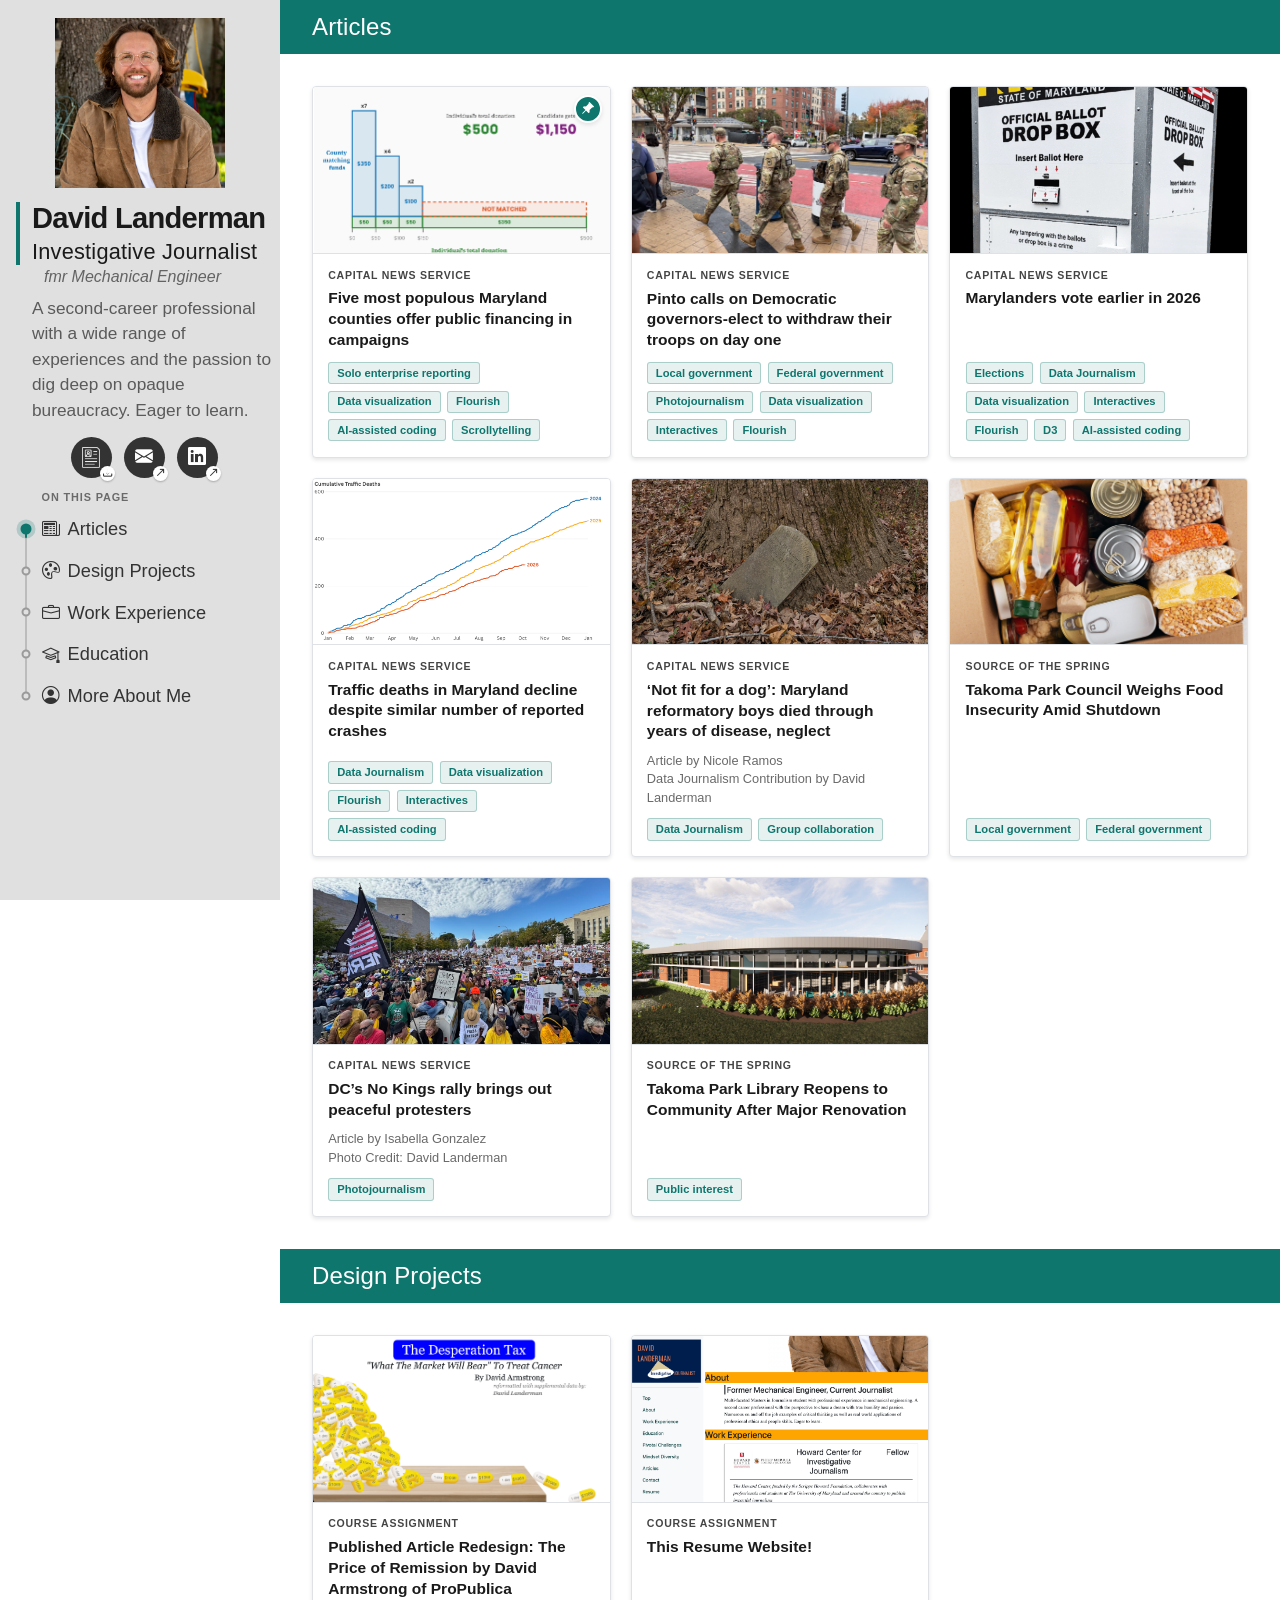
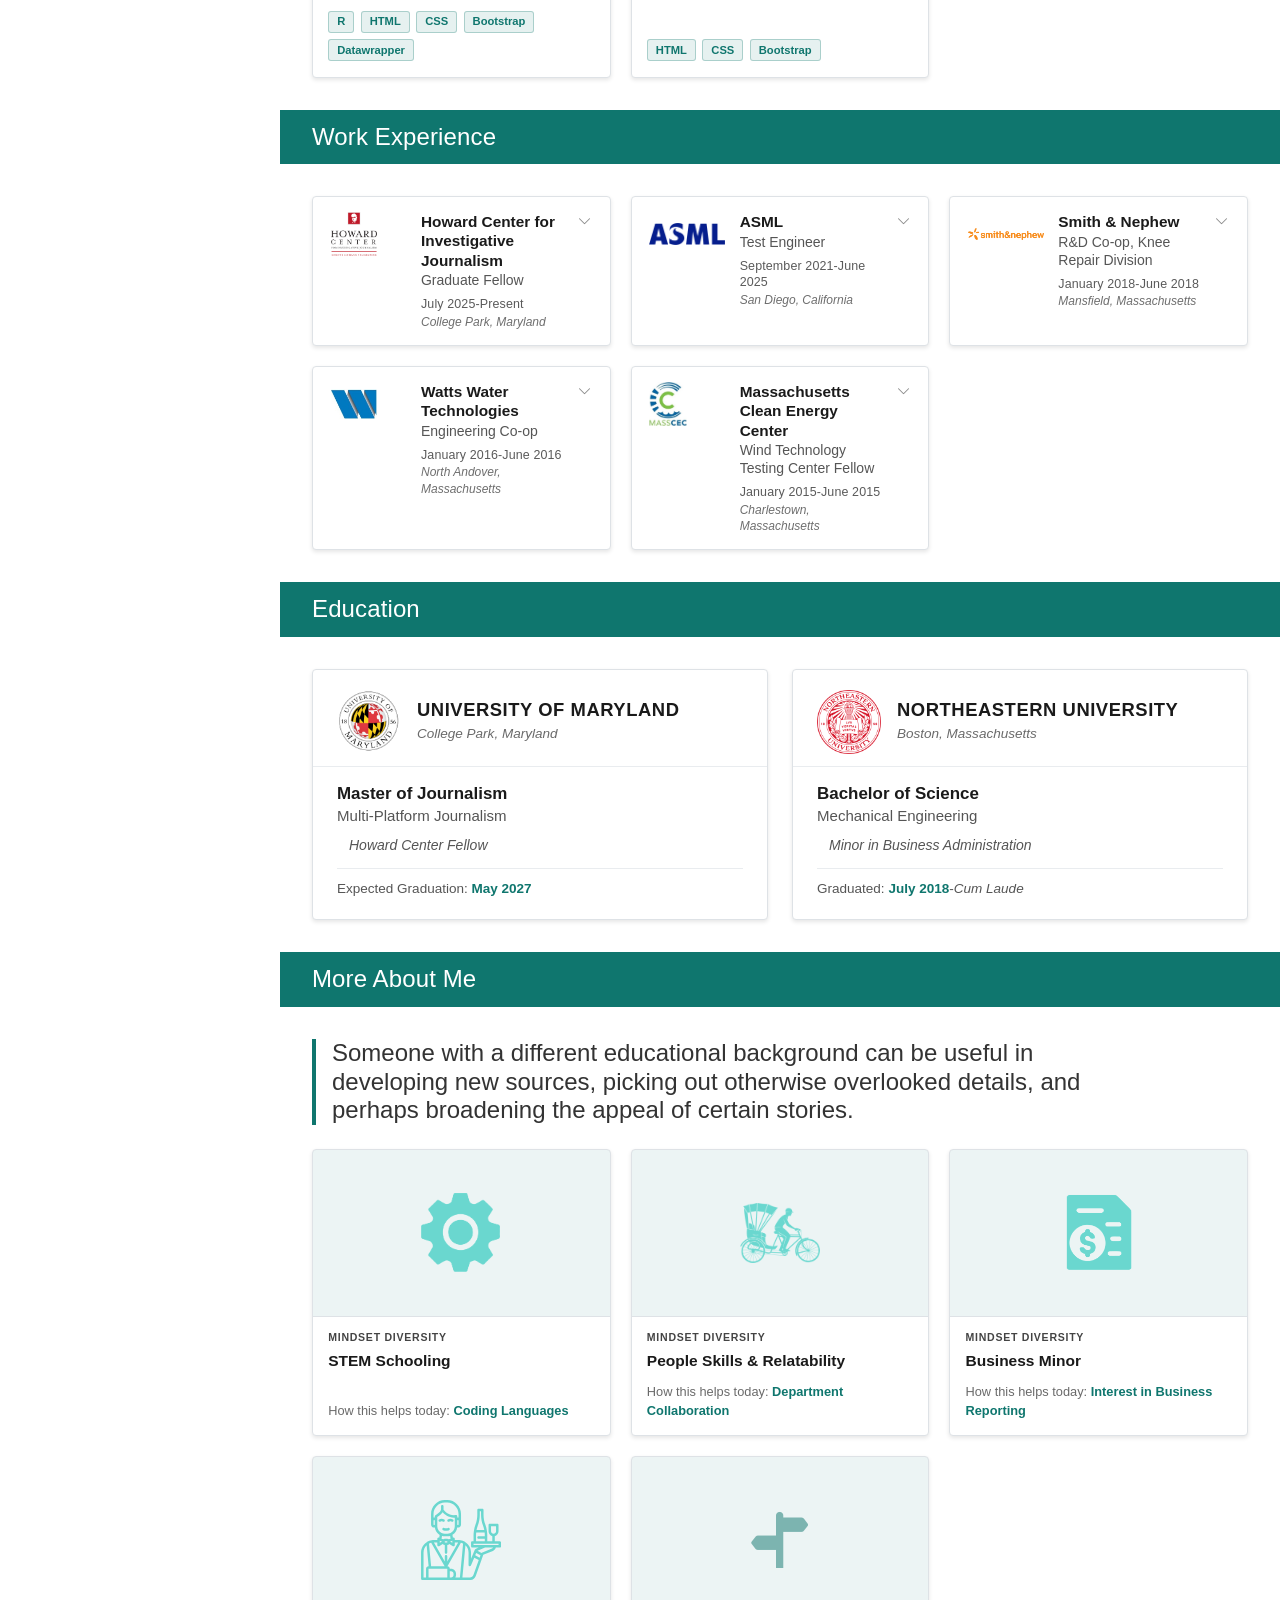
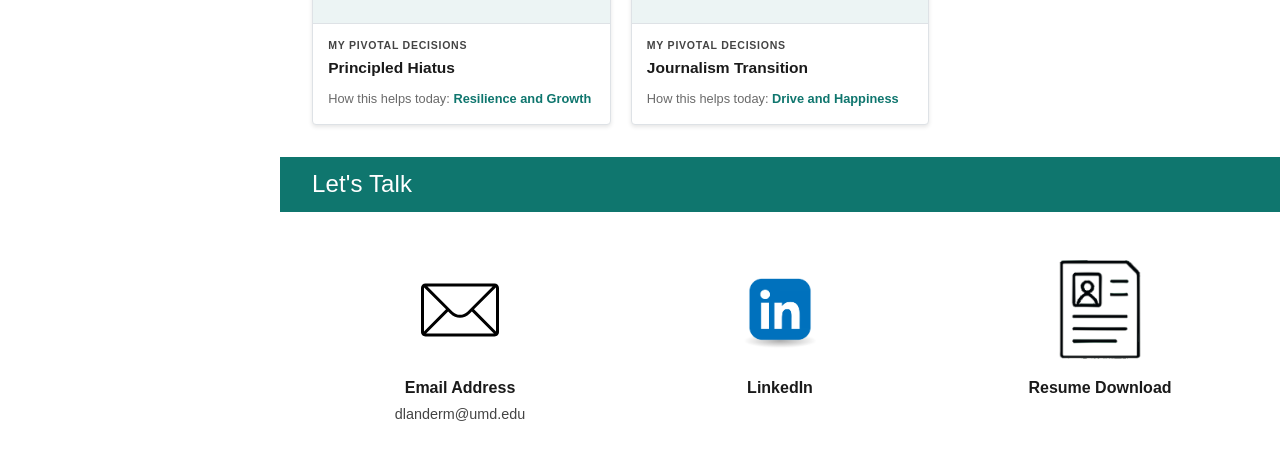
==== commit 4016dd97: "Add Pinto National Guard article tile Co-Authored-By: Claude Opus 5.5 <noreply@anthropic.com>" ====
--- a/index.html
+++ b/index.html
@@ -253,6 +253,18 @@
                                     <h4 class="article-headline">Five most populous Maryland counties offer public financing in campaigns</h4>
                                                                     <div class="article-tags"><span class="article-tag">Solo enterprise reporting</span><span class="article-tag">Data visualization</span><span class="article-tag">Flourish</span><span class="article-tag">AI-assisted coding</span><span class="article-tag">Scrollytelling</span></div>
 </div>
+                            </div>
+                        </a>
+                    </div>
+                    <div class="article-cell" data-date="2026-11-06">
+                        <a href="https://cnsmaryland.org/2026/11/06/pinto-calls-on-democratic-governors-elect-to-withdraw-their-troops-on-day-one/" target="_blank" rel="noopener" class="article-card-link">
+                            <div class="article-card site-card">
+                                <img src="resume_images/national-guard-dc.jpg" class="article-image" style="object-position: center 75%" alt="Four National Guard members patrol a sidewalk in Columbia Heights in Northwest Washington, D.C.">
+                                <div class="article-content">
+                                    <p class="article-publication">Capital News Service</p>
+                                    <h4 class="article-headline">Pinto calls on Democratic governors-elect to withdraw their troops on day one</h4>
+                                    <div class="article-tags"><span class="article-tag">Local government</span><span class="article-tag">Federal government</span><span class="article-tag">Photojournalism</span><span class="article-tag">Data visualization</span><span class="article-tag">Interactives</span><span class="article-tag">Flourish</span></div>
+                                </div>
                             </div>
                         </a>
                     </div>
